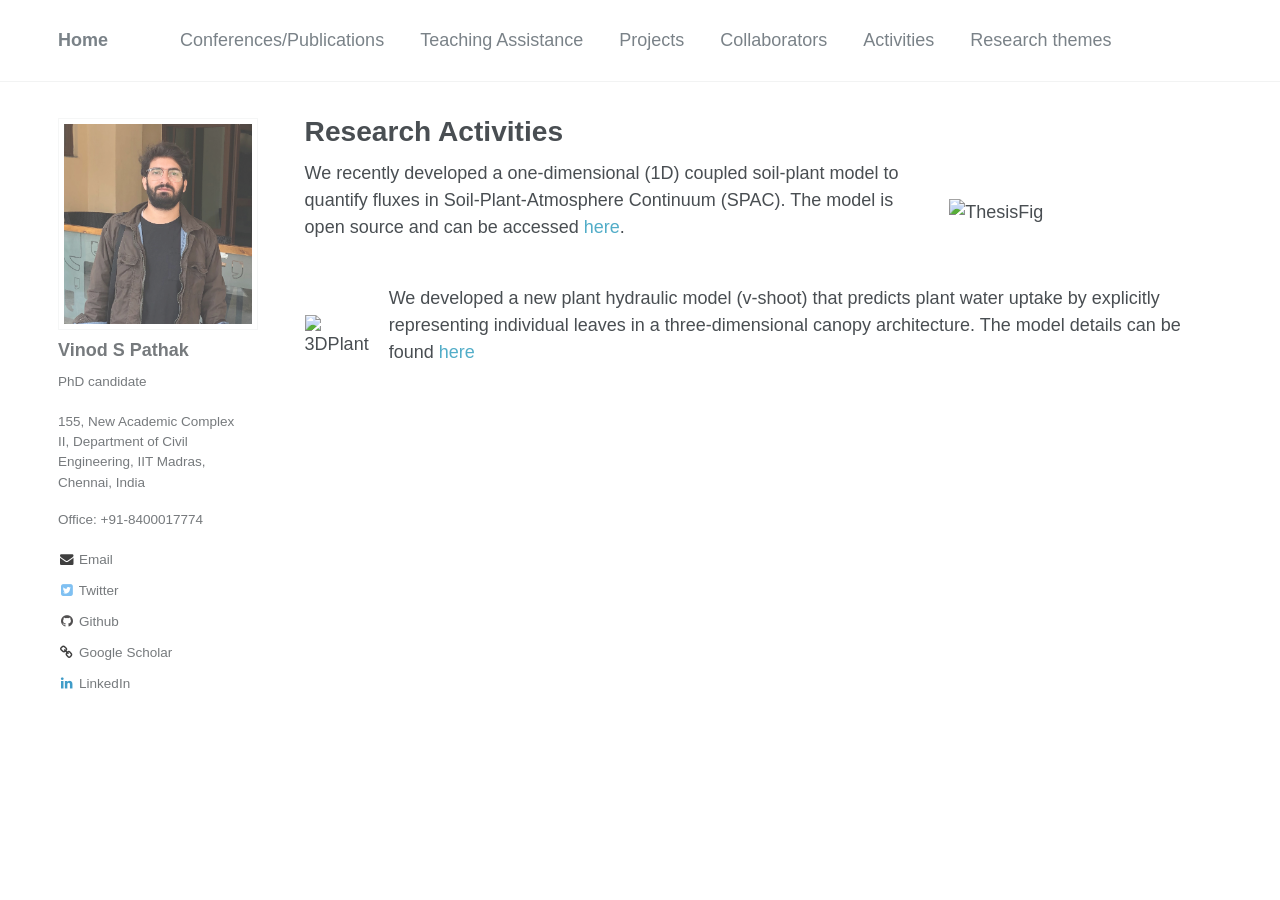
==== Activity.html @ a9a09d25 "Initial clean personal website" ====
<!DOCTYPE html>
<html lang="en">
<head>
	<meta http-equiv="content-type" content="text/html; charset=UTF-8">
	<meta charset="utf-8"> 
	<title>Vinod S Pathak</title>
	<link href="https://vinodspathak.github.io/feed.xml" type="application/atom+xml" rel="alternate" title="Vinod S Pathak"> 
	<meta name="HandheldFriendly" content="True">
	<meta name="MobileOptimized" content="320">
	<meta name="viewport" content="width=device-width, initial-scale=1.0">
	<link rel="stylesheet" href="css/main.css">
	<script src="https://code.jquery.com/jquery-1.10.2.js"></script>
	<script> 
		$(function(){
		  $("#header").load("header.html");
		  $("#profile_intro").load("profile_intro.html");
		  $("#button").load("buttons.html");
		});
	</script> 
	<script>
	  (function(i,s,o,g,r,a,m){i['GoogleAnalyticsObject']=r;i[r]=i[r]||function(){
	  (i[r].q=i[r].q||[]).push(arguments)},i[r].l=1*new Date();a=s.createElement(o),
	  m=s.getElementsByTagName(o)[0];a.async=1;a.src=g;m.parentNode.insertBefore(a,m)
	  })(window,document,'script','https://www.google-analytics.com/analytics.js','ga');
	  ga('create', 'UA-96174454-1', 'auto');
	  ga('send', 'pageview');
	</script> 
	<style>
		.collaborator-container {
			display: flex;
			align-items: center;
			justify-content: space-between;
			gap: 20px;
			margin-bottom: 20px;
		}
		.collaborator-container div {
			flex: 1;
		}
		.collaborator-container img {
			max-width: 300px;
			height: auto;
			order: 2; /* Moves image to the right */
		}
	</style>
</head>

<body>
	<div class="masthead" id="header"></div>
	<div id="main" role="main">
		<div class="sidebar sticky">
			<div itemscope itemtype="http://schema.org/Person">
				<div class="author__avatar"> 
					<img src="img/mypic.jpg" alt="Vinod S Pathak" style="width: 300px; height: auto;">
				</div>
				<div id="profile_intro" class="author__content"></div>
				<div class="author__urls-wrapper" id="button"></div>
			</div>
		</div>
		<article class="page">
			<meta itemprop="headline" content="About me">
			<meta itemprop="description" content="About me">
			<div class="page__inner-wrap">
				<header>
					<h1 class="page__title" itemprop="headline">Research Activities</h1>
				</header>
				<section class="page__content" itemprop="text">
					<div class="collaborator-container">
						<div>
							<p>We recently developed a one-dimensional (1D) coupled soil-plant model to quantify fluxes in Soil-Plant-Atmosphere Continuum (SPAC). The model is open source and can be accessed <a href="https://www.google.com/">here</a>.</p>
						</div>
						<img src="img/ThesisFig.JPG" alt="ThesisFig" style="width: 250px; height: auto;">
					</div>

                                        <div class="collaborator-container">
						<div>
						<img src="img/Plant3D.JPG" alt="3DPlant" style="width: 400px; height: auto;">	
						</div>
						<p>We developed a new plant hydraulic model (v-shoot) that predicts plant water uptake by explicitly representing individual leaves in a three-dimensional canopy architecture. The model details can be found <a href="https://www.iitm.ac.in/happenings/events/explicit-3d-canopy-architecture-approach-model-plant-water-uptake-and">here</a></p>
					</div>

				</section>
				<footer class="page__meta"></footer>
			</div>
		</article>
	</div>
	<script src="js/main.js"></script>
</body>
</html>
---- css/main.css ----
a:focus{outline:thin dotted #f89406;outline:5px auto #f89406;outline-offset:-2px}*,*:before,*:after{-moz-box-sizing:border-box;-webkit-box-sizing:border-box;box-sizing:border-box}html{box-sizing:border-box;background-color:#fff;font-size:16px;-webkit-text-size-adjust:100%;-ms-text-size-adjust:100%}@media (min-width: 31.25em){html{font-size:18px}}body{margin:0}::-moz-selection{color:#fff;background:#000}::selection{color:#fff;background:#000}article,aside,details,figcaption,figure,footer,header,hgroup,main,nav,section{display:block}audio,canvas,video{display:inline-block;*display:inline;*zoom:1}audio:not([controls]){display:none}a{color:#52adc8}a:hover,a:active{outline:0}sub,sup{position:relative;font-size:75%;line-height:0;vertical-align:baseline}sup{top:-0.5em}sub{bottom:-0.25em}img{max-width:100%;width:auto\9;height:auto;vertical-align:middle;border:0;-ms-interpolation-mode:bicubic}#map_canvas img,.google-maps img{max-width:none}button,input,select,textarea{margin:0;font-size:100%;vertical-align:middle}button,input{*overflow:visible;line-height:normal}button::-moz-focus-inner,input::-moz-focus-inner{padding:0;border:0}button,html input[type="button"],input[type="reset"],input[type="submit"]{-webkit-appearance:button;cursor:pointer}label,select,button,input[type="button"],input[type="reset"],input[type="submit"],input[type="radio"],input[type="checkbox"]{cursor:pointer}input[type="search"]{box-sizing:content-box;-webkit-appearance:textfield}input[type="search"]::-webkit-search-decoration,input[type="search"]::-webkit-search-cancel-button{-webkit-appearance:none}textarea{overflow:auto;vertical-align:top}body{margin:0;padding:0;color:#494e52;font-family:-apple-system,".SFNSText-Regular","San Francisco","Roboto","Segoe UI","Helvetica Neue","Lucida Grande",Arial,sans-serif;line-height:1.5}body.overflow--hidden{overflow:hidden}h1,h2,h3,h4,h5,h6{margin:2em 0 0.5em;line-height:1.2;font-family:-apple-system,".SFNSText-Regular","San Francisco","Roboto","Segoe UI","Helvetica Neue","Lucida Grande",Arial,sans-serif;font-weight:bold}h1{margin-top:0;font-size:1.563em}h2{font-size:1.25em}h3{font-size:1em}h4{font-size:.75em}h5{font-size:.75em}h6{font-size:.75em}small,.small{font-size:.75em}p{margin-bottom:1.3em}u,ins{text-decoration:none;border-bottom:1px solid #494e52}u a,ins a{color:inherit}del a{color:inherit}p,pre,blockquote,ul,ol,dl,figure,table,fieldset{orphans:3;widows:3}abbr[title],abbr[data-original-title]{text-decoration:none;cursor:help;border-bottom:1px dotted #494e52}blockquote{margin:2em 1em 2em 0;padding-left:1em;padding-right:1em;font-style:italic;border-left:0.25em solid #7a8288}blockquote cite{font-style:italic}blockquote cite:before{content:"\2014";padding-right:5px}a:hover,a:active{outline:0}tt,code,kbd,samp,pre{font-family:Monaco,Consolas,"Lucida Console",monospace}pre{overflow-x:auto}p>code,a>code,li>code,figcaption>code,td>code{padding-top:0.1rem;padding-bottom:0.1rem;font-size:.75em;background:#fafafa;border:1px solid #f2f3f3;border-radius:4px;box-shadow:0 1px 1px rgba(0,0,0,0.125)}p>code:before,p>code:after,a>code:before,a>code:after,li>code:before,li>code:after,figcaption>code:before,figcaption>code:after,td>code:before,td>code:after{letter-spacing:-0.2em;content:"\00a0"}hr{display:block;margin:1em 0;border:0;border-top:1px solid #f2f3f3}ul li,ol li{margin-bottom:0.5em}li ul,li ol{margin-top:0.5em}figure{display:-webkit-box;display:flex;-webkit-box-pack:justify;justify-content:space-between;-webkit-box-align:start;align-items:flex-start;flex-wrap:wrap;margin:2em 0}figure img,figure iframe,figure .fluid-width-video-wrapper{margin-bottom:1em}figure img{width:100%;border-radius:4px;-webkit-transition:all 0.2s ease-in-out;transition:all 0.2s ease-in-out}figure>a{display:block}@media (min-width: 25em){figure.half>a,figure.half>img{width:calc(50% - 0.5em)}}figure.half figcaption{width:100%}@media (min-width: 25em){figure.third>a,figure.third>img{width:calc(33.3333% - 0.5em)}}figure.third figcaption{width:100%}figcaption{margin-bottom:0.5em;color:#777a7d;font-family:Georgia,Times,serif;font-size:.75em}figcaption a{color:inherit;text-decoration:none;border-bottom:1px solid #bdc1c4;-webkit-transition:all 0.2s ease-in-out;transition:all 0.2s ease-in-out}figcaption a:hover{color:#000;border-bottom-color:#000}svg:not(:root){overflow:hidden}nav ul{margin:0;padding:0}nav li{list-style:none}nav a{text-decoration:none}nav ul li,nav ol li{margin-bottom:0}nav li ul,nav li ol{margin-top:0}b,i,strong,em,blockquote,p,q,span,figure,img,h1,h2,header,input,a,tr,td,form button,input[type="submit"],.btn,#goog-wm-sb,.highlight,.archive__item-teaser{-webkit-transition:all 0.2s ease-in-out;transition:all 0.2s ease-in-out}.hidden{display:none;visibility:hidden}.load{display:none}.transparent{opacity:0}.visually-hidden,.screen-reader-text,.screen-reader-text span,.screen-reader-shortcut{position:absolute !important;clip:rect(1px, 1px, 1px, 1px);height:1px !important;width:1px !important;border:0 !important;overflow:hidden}body:hover .visually-hidden a,body:hover .visually-hidden input,body:hover .visually-hidden button{display:none !important}.screen-reader-text:focus,.screen-reader-shortcut:focus{clip:auto !important;height:auto !important;width:auto !important;display:block;font-size:1em;font-weight:bold;padding:15px 23px 14px;background:#fff;z-index:100000;text-decoration:none;box-shadow:0 0 2px 2px rgba(0,0,0,0.6)}.skip-link{position:fixed;z-index:20;margin:0;font-family:-apple-system,".SFNSText-Regular","San Francisco","Roboto","Segoe UI","Helvetica Neue","Lucida Grande",Arial,sans-serif;white-space:nowrap}.skip-link li{height:0;width:0;list-style:none}.text-left{text-align:left}.text-center{text-align:center}.text-right{text-align:right}.text-justify{text-align:justify}.text-nowrap{white-space:nowrap}.cf{clear:both}.wrapper{max-width:600px;margin-left:auto;margin-right:auto}.wrapper:after{content:" ";display:block;clear:both}.align-left{display:block;margin-left:auto;margin-right:auto}@media (min-width: 25em){.align-left{float:left;margin-right:1em}}.align-right{display:block;margin-left:auto;margin-right:auto}@media (min-width: 25em){.align-right{float:right;margin-left:1em}}.align-center{display:block;margin-left:auto;margin-right:auto}@media (min-width: 37.5em){.full{margin-right:-19.49153% !important}}.icon{display:inline-block;fill:currentColor;width:1em;height:1.1em;line-height:1;position:relative;top:-0.1em;vertical-align:middle}.social-icons .fa{color:#000}.social-icons .fa-behance,.social-icons .fa-behance-square{color:#1769FF}.social-icons .fa-dribbble{color:#ea4c89}.social-icons .fa-facebook,.social-icons .fa-facebook-square{color:#3b5998}.social-icons .fa-flickr{color:#ff0084}.social-icons .fa-foursquare{color:#0072b1}.social-icons .fa-github,.social-icons .fa-github-alt,.social-icons .fa-github-square{color:#171516}.social-icons .fa-google-plus,.social-icons .fa-google-plus-square{color:#dd4b39}.social-icons .fa-instagram{color:#517fa4}.social-icons .fa-lastfm,.social-icons .fa-lastfm-square{color:#d51007}.social-icons .fa-linkedin,.social-icons .fa-linkedin-square{color:#007bb6}.social-icons .fa-pinterest,.social-icons .fa-pinterest-p,.social-icons .fa-pinterest-square{color:#cb2027}.social-icons .fa-rss,.social-icons .fa-rss-square{color:#fa9b39}.social-icons .fa-soundcloud{color:#f30}.social-icons .fa-stack-exchange,.social-icons .fa-stack-overflow{color:#fe7a15}.social-icons .fa-tumblr,.social-icons .fa-tumblr-square{color:#32506d}.social-icons .fa-twitter,.social-icons .fa-twitter-square{color:#55acee}.social-icons .fa-vimeo,.social-icons .fa-vimeo-square{color:#1ab7ea}.social-icons .fa-vine{color:#00bf8f}.social-icons .fa-youtube,.social-icons .fa-youtube-square,.social-icons .fa-youtube-play{color:#b00}.social-icons .fa-xing,.social-icons .fa-xing-square{color:#006567}.navicon{position:relative;width:28px;height:4px;background:#fff;margin:auto;-webkit-transition:0.3s;transition:0.3s}.navicon:before,.navicon:after{content:"";position:absolute;left:0;width:28px;height:4px;background:#fff;-webkit-transition:0.3s;transition:0.3s}.navicon:before{top:-8px}.navicon:after{bottom:-8px}.close .navicon{background:transparent}.close .navicon:before,.close .navicon:after{-webkit-transform-origin:50% 50%;-ms-transform-origin:50% 50%;transform-origin:50% 50%;top:0;width:28px}.close .navicon:before{-webkit-transform:rotate3d(0, 0, 1, 45deg);transform:rotate3d(0, 0, 1, 45deg)}.close .navicon:after{-webkit-transform:rotate3d(0, 0, 1, -45deg);transform:rotate3d(0, 0, 1, -45deg)}@media (min-width: 37.5em){.sticky{clear:both;position:-webkit-sticky;position:sticky;top:2em}.sticky::after{clear:both;content:"";display:table}.sticky>*{display:block}}.well{min-height:20px;padding:19px;margin-bottom:20px;background-color:#f5f5f5;border:1px solid #e3e3e3;border-radius:4px;box-shadow:inset 0 1px 1px rgba(0,0,0,0.05)}.show-modal{overflow:hidden;position:relative}.show-modal:before{position:absolute;content:"";top:0;left:0;width:100%;height:100%;z-index:999;background-color:rgba(255,255,255,0.85)}.show-modal .modal{display:block}.modal{display:none;position:fixed;width:300px;top:50%;left:50%;margin-left:-150px;margin-top:-150px;min-height:0;z-index:9999;background:#fff;border:1px solid #f2f3f3;border-radius:4px;box-shadow:0 1px 1px rgba(0,0,0,0.125)}.modal__title{margin:0;padding:0.5em 1em}.modal__supporting-text{padding:0 1em 0.5em 1em}.modal__actions{padding:0.5em 1em;border-top:1px solid #f2f3f3}.footnote{color:#9ba1a6;text-decoration:none}.footnotes{color:#9ba1a6}.footnotes ol,.footnotes li,.footnotes p{margin-bottom:0;font-size:.75em}a.reversefootnote{color:#7a8288;text-decoration:none}a.reversefootnote:hover{text-decoration:underline}.required{color:#ee5f5b;font-weight:bold}@-webkit-keyframes intro{0%{opacity:0}100%{opacity:1}}@keyframes intro{0%{opacity:0}100%{opacity:1}}table{margin-bottom:1em;width:100%;font-family:-apple-system,".SFNSText-Regular","San Francisco","Roboto","Segoe UI","Helvetica Neue","Lucida Grande",Arial,sans-serif;font-size:.75em;border-collapse:collapse;border:1px solid #bdc1c4}table+table{margin-top:1em}thead{background-color:#f2f3f3;border-bottom:1px solid #bdc1c4}th{padding:0.5em;font-weight:bold;text-align:left;border-right:1px solid #bdc1c4}td{padding:0.5em;border-bottom:1px solid #bdc1c4;border-right:1px solid #bdc1c4}tr,td,th{vertical-align:middle}.btn,#goog-wm-sb{display:inline-block;margin-bottom:0.25em;padding:0.5em 1em;color:#fff !important;font-family:-apple-system,".SFNSText-Regular","San Francisco","Roboto","Segoe UI","Helvetica Neue","Lucida Grande",Arial,sans-serif;font-size:.75em;font-weight:bold;text-align:center;text-decoration:none;background-color:#7a8288;border:0 !important;border-radius:4px;cursor:pointer}.btn:hover,#goog-wm-sb:hover{background-color:#333}.btn .icon,#goog-wm-sb .icon{margin-right:0.5em}.btn .icon+.hidden,#goog-wm-sb .icon+.hidden{margin-left:-0.5em}.btn--block{display:block;width:100%}.btn--block+.btn--block{margin-top:0.25em}.btn--inverse{color:#7a8288 !important;border:1px solid #bdc1c4 !important;background-color:#fff}.btn--inverse:hover{color:#fff !important;border-color:#7a8288}.btn--light-outline{border:1px solid #fff !important;background-color:transparent}.btn--info{background-color:#52adc8}.btn--info:hover{background-color:#428aa0}.btn--warning{background-color:#f89406}.btn--warning:hover{background-color:#c67605}.btn--success{background-color:#62c462}.btn--success:hover{background-color:#4e9d4e}.btn--danger{background-color:#ee5f5b}.btn--danger:hover{background-color:#be4c49}.btn--disabled{pointer-events:none;cursor:not-allowed;filter:alpha(opacity=65);box-shadow:none;opacity:0.65}.btn--facebook{background-color:#3b5998}.btn--facebook:hover{background-color:#2f477a}.btn--twitter{background-color:#55acee}.btn--twitter:hover{background-color:#448abe}.btn--google-plus{background-color:#dd4b39}.btn--google-plus:hover{background-color:#b13c2e}.btn--linkedin{background-color:#007bb6}.btn--linkedin:hover{background-color:#006292}.btn--x-large{font-size:1.25em}.btn--large{font-size:1em}.btn--small{font-size:.6875em}.notice{margin:2em 0 !important;padding:1em;font-family:-apple-system,".SFNSText-Regular","San Francisco","Roboto","Segoe UI","Helvetica Neue","Lucida Grande",Arial,sans-serif;font-size:.75em !important;text-indent:initial;background-color:#f8f9f9;border-radius:4px;box-shadow:0 1px 1px rgba(189,193,196,0.25)}.notice h4{margin-top:0 !important;margin-bottom:0.75em}.page__content .notice h4{margin-bottom:0;font-size:1em}.notice p:last-child{margin-bottom:0 !important}.notice h4+p{margin-top:0;padding-top:0}.notice a{color:#bdc1c4}.notice a:hover{color:#717476}.notice code{background-color:#fcfcfc}.notice ul:last-child{margin-bottom:0}.notice--primary{margin:2em 0 !important;padding:1em;font-family:-apple-system,".SFNSText-Regular","San Francisco","Roboto","Segoe UI","Helvetica Neue","Lucida Grande",Arial,sans-serif;font-size:.75em !important;text-indent:initial;background-color:#f2f3f3;border-radius:4px;box-shadow:0 1px 1px rgba(122,130,136,0.25)}.notice--primary h4{margin-top:0 !important;margin-bottom:0.75em}.page__content .notice--primary h4{margin-bottom:0;font-size:1em}.notice--primary p:last-child{margin-bottom:0 !important}.notice--primary h4+p{margin-top:0;padding-top:0}.notice--primary a{color:#7a8288}.notice--primary a:hover{color:#494e52}.notice--primary code{background-color:#f8f9f9}.notice--primary ul:last-child{margin-bottom:0}.notice--info{margin:2em 0 !important;padding:1em;font-family:-apple-system,".SFNSText-Regular","San Francisco","Roboto","Segoe UI","Helvetica Neue","Lucida Grande",Arial,sans-serif;font-size:.75em !important;text-indent:initial;background-color:#eef7fa;border-radius:4px;box-shadow:0 1px 1px rgba(82,173,200,0.25)}.notice--info h4{margin-top:0 !important;margin-bottom:0.75em}.page__content .notice--info h4{margin-bottom:0;font-size:1em}.notice--info p:last-child{margin-bottom:0 !important}.notice--info h4+p{margin-top:0;padding-top:0}.notice--info a{color:#52adc8}.notice--info a:hover{color:#316878}.notice--info code{background-color:#f6fbfc}.notice--info ul:last-child{margin-bottom:0}.notice--warning{margin:2em 0 !important;padding:1em;font-family:-apple-system,".SFNSText-Regular","San Francisco","Roboto","Segoe UI","Helvetica Neue","Lucida Grande",Arial,sans-serif;font-size:.75em !important;text-indent:initial;background-color:#fef4e6;border-radius:4px;box-shadow:0 1px 1px rgba(248,148,6,0.25)}.notice--warning h4{margin-top:0 !important;margin-bottom:0.75em}.page__content .notice--warning h4{margin-bottom:0;font-size:1em}.notice--warning p:last-child{margin-bottom:0 !important}.notice--warning h4+p{margin-top:0;padding-top:0}.notice--warning a{color:#f89406}.notice--warning a:hover{color:#955904}.notice--warning code{background-color:#fffaf3}.notice--warning ul:last-child{margin-bottom:0}.notice--success{margin:2em 0 !important;padding:1em;font-family:-apple-system,".SFNSText-Regular","San Francisco","Roboto","Segoe UI","Helvetica Neue","Lucida Grande",Arial,sans-serif;font-size:.75em !important;text-indent:initial;background-color:#eff9ef;border-radius:4px;box-shadow:0 1px 1px rgba(98,196,98,0.25)}.notice--success h4{margin-top:0 !important;margin-bottom:0.75em}.page__content .notice--success h4{margin-bottom:0;font-size:1em}.notice--success p:last-child{margin-bottom:0 !important}.notice--success h4+p{margin-top:0;padding-top:0}.notice--success a{color:#62c462}.notice--success a:hover{color:#3b763b}.notice--success code{background-color:#f7fcf7}.notice--success ul:last-child{margin-bottom:0}.notice--danger{margin:2em 0 !important;padding:1em;font-family:-apple-system,".SFNSText-Regular","San Francisco","Roboto","Segoe UI","Helvetica Neue","Lucida Grande",Arial,sans-serif;font-size:.75em !important;text-indent:initial;background-color:#fdefef;border-radius:4px;box-shadow:0 1px 1px rgba(238,95,91,0.25)}.notice--danger h4{margin-top:0 !important;margin-bottom:0.75em}.page__content .notice--danger h4{margin-bottom:0;font-size:1em}.notice--danger p:last-child{margin-bottom:0 !important}.notice--danger h4+p{margin-top:0;padding-top:0}.notice--danger a{color:#ee5f5b}.notice--danger a:hover{color:#8f3937}.notice--danger code{background-color:#fef7f7}.notice--danger ul:last-child{margin-bottom:0}.masthead{position:relative;border-bottom:1px solid #f2f3f3;-webkit-animation:intro 0.3s both;animation:intro 0.3s both;-webkit-animation-delay:0.15s;animation-delay:0.15s;z-index:20}.masthead__inner-wrap{max-width:600px;margin-left:auto;margin-right:auto;clear:both;padding:1em 1em 1em;font-family:-apple-system,".SFNSText-Regular","San Francisco","Roboto","Segoe UI","Helvetica Neue","Lucida Grande",Arial,sans-serif}.masthead__inner-wrap:after{content:" ";display:block;clear:both}.masthead__inner-wrap::after{clear:both;content:"";display:table}@media (min-width: 75em){.masthead__inner-wrap{max-width:1200px}}.masthead__inner-wrap nav{z-index:10}.masthead__inner-wrap a{text-decoration:none}.masthead__menu ul{margin:0;padding:0;clear:both;list-style-type:none}.masthead__menu-item{display:block;list-style-type:none;white-space:nowrap}.masthead__menu-item--lg{padding-right:2em;font-weight:700}.breadcrumbs{max-width:600px;margin-left:auto;margin-right:auto;clear:both;margin-top:0;margin-bottom:0;padding-left:2em;padding-right:2em;font-family:-apple-system,".SFNSText-Regular","San Francisco","Roboto","Segoe UI","Helvetica Neue","Lucida Grande",Arial,sans-serif;-webkit-animation:intro 0.3s both;animation:intro 0.3s both;-webkit-animation-delay:0.30s;animation-delay:0.30s}.breadcrumbs:after{content:" ";display:block;clear:both}.breadcrumbs::after{clear:both;content:"";display:table}@media (min-width: 37.5em){.breadcrumbs{padding-left:1em;padding-right:1em}}@media (min-width: 75em){.breadcrumbs{max-width:1200px}}.breadcrumbs ol{padding:0;list-style:none;font-size:.75em}@media (min-width: 37.5em){.breadcrumbs ol{width:83.05085%;float:right;margin-right:0}}@media (min-width: 75em){.breadcrumbs ol{padding-left:4.23729%}}.breadcrumbs li{display:inline}.breadcrumbs .current{font-weight:bold}.pagination{clear:both;width:100%;float:left;margin-left:0;margin-right:0;clear:both;margin-top:1em;padding-top:1em}.pagination::after{clear:both;content:"";display:table}.pagination ul{margin:0;padding:0;list-style-type:none;font-family:-apple-system,".SFNSText-Regular","San Francisco","Roboto","Segoe UI","Helvetica Neue","Lucida Grande",Arial,sans-serif}.pagination li{display:block;float:left;margin-left:-1px}.pagination li a{margin-bottom:0.25em;padding:0.5em 1em;font-family:-apple-system,".SFNSText-Regular","San Francisco","Roboto","Segoe UI","Helvetica Neue","Lucida Grande",Arial,sans-serif;font-size:14px;font-weight:bold;line-height:1.5;text-align:center;text-decoration:none;color:#9ba1a6;border:1px solid #bdc1c4;border-radius:0}.pagination li a:hover{color:#3e8296}.pagination li a.current{color:#fff;background:#7a8288}.pagination li a.disabled{color:#dee0e1;pointer-events:none;cursor:not-allowed}.pagination li:first-child{margin-left:0}.pagination li:first-child a{border-top-left-radius:4px;border-bottom-left-radius:4px}.pagination li:last-child a{border-top-right-radius:4px;border-bottom-right-radius:4px}.pagination--pager{display:block;padding:1em 2em;float:left;width:50%;font-family:-apple-system,".SFNSText-Regular","San Francisco","Roboto","Segoe UI","Helvetica Neue","Lucida Grande",Arial,sans-serif;font-size:1em;font-weight:bold;text-align:center;text-decoration:none;color:#bdc1c4;border:1px solid #bdc1c4;border-radius:4px}.pagination--pager:hover{color:#3e8296}.pagination--pager:first-child{border-top-right-radius:0;border-bottom-right-radius:0}.pagination--pager:last-child{margin-left:-1px;border-top-left-radius:0;border-bottom-left-radius:0}.pagination--pager.disabled{color:#dee0e1;pointer-events:none;cursor:not-allowed}.page__content+.pagination,.page__meta+.pagination,.comment__date+.pagination,.page__share+.pagination,.page__comments+.pagination{margin-top:2em;padding-top:2em;border-top:1px solid #f2f3f3}.greedy-nav{position:relative;min-width:250px;background:#fff}.greedy-nav a{display:block;margin:0 1rem;padding:0.5rem 0;color:#7a8288;text-decoration:none}.greedy-nav a:hover{color:#5c6266}.greedy-nav button{position:absolute;height:100%;right:0;padding:0 0.5rem;border:0;outline:none;background-color:#7a8288;color:#fff;cursor:pointer}.greedy-nav .visible-links{display:table}.greedy-nav .visible-links li{display:table-cell;vertical-align:middle}.greedy-nav .visible-links li:first-child{font-weight:bold}.greedy-nav .visible-links li:first-child a{margin-left:0}.greedy-nav .visible-links li:last-child a{margin-right:0}.greedy-nav .visible-links a{position:relative}.greedy-nav .visible-links a:before{content:"";position:absolute;left:0;bottom:0;height:4px;background:#bdc1c4;width:100%;-webkit-transition:all 0.2s ease-in-out;transition:all 0.2s ease-in-out;-webkit-transform:scaleX(0);-ms-transform:scaleX(0);transform:scaleX(0)}.greedy-nav .visible-links a:hover:before{-webkit-transform:scaleX(1);-ms-transform:scaleX(1);transform:scaleX(1)}.greedy-nav .hidden-links{position:absolute;top:100%;right:0;margin-top:15px;padding:5px;border:1px solid #f2f3f3;border-radius:4px;background:#fff;box-shadow:0 0 10px rgba(0,0,0,0.25)}.greedy-nav .hidden-links a{margin:0;padding:10px 20px;font-size:1em}.greedy-nav .hidden-links a:hover{color:#5c6266;background:#dee0e1}.greedy-nav .hidden-links:before{content:"";position:absolute;top:-11px;right:10px;width:0;border-style:solid;border-width:0 10px 10px;border-color:#f2f3f3 transparent;display:block;z-index:0}.greedy-nav .hidden-links:after{content:"";position:absolute;top:-10px;right:10px;width:0;border-style:solid;border-width:0 10px 10px;border-color:#fff transparent;display:block;z-index:1}.greedy-nav .hidden-links li{display:block;border-bottom:1px solid #f2f3f3}.greedy-nav .hidden-links li:last-child{border-bottom:none}.nav__list{font-size:1.25rem}.nav__list ul{margin-bottom:1em}.nav__list a{display:block;padding:0.125em 0;color:inherit}.nav__list a:hover{text-decoration:underline}.nav__list .active{margin-left:-0.5em;padding-left:0.5em;padding-right:0.5em;color:#fff;font-weight:bold;background:#7a8288;border-radius:4px}.nav__list .active:hover{color:#fff}.nav__title{margin:0;padding:0.5rem 1rem;font-family:-apple-system,".SFNSText-Regular","San Francisco","Roboto","Segoe UI","Helvetica Neue","Lucida Grande",Arial,sans-serif;font-size:1em;font-weight:bold}.nav__sub-title{display:block;margin:0.5rem 0;padding:0.5rem 0;font-family:-apple-system,".SFNSText-Regular","San Francisco","Roboto","Segoe UI","Helvetica Neue","Lucida Grande",Arial,sans-serif;font-size:.75em;font-weight:bold;text-transform:uppercase;border-bottom:1px solid #f2f3f3}.toc{font-family:-apple-system,".SFNSText-Regular","San Francisco","Roboto","Segoe UI","Helvetica Neue","Lucida Grande",Arial,sans-serif;color:#7a8288;text-transform:uppercase;letter-spacing:1px;background-color:#fff;border:1px solid #f2f3f3;border-radius:4px;box-shadow:0 1px 1px rgba(0,0,0,0.125)}.toc .nav__title{color:#fff;font-size:.75em;background:#7a8288;border-top-left-radius:4px;border-top-right-radius:4px}.toc__menu{margin:0;padding:0;width:100%;list-style:none;font-size:0.8rem}.toc__menu a{display:block;padding:0.5rem 1rem;color:#7a8288;font-size:.6875em;font-weight:bold;line-height:1.5;border-bottom:1px solid #f2f3f3}.toc__menu a:hover{color:#000;background:#f2f3f3}.toc__menu>li:last-child a{border-bottom:none}.toc__menu li ul>li a{padding-left:2rem;font-weight:normal}.toc__menu li>ul li{display:none}@media (min-width: 31.25em){.toc__menu li>ul li{display:block}}.page__footer{clear:both;width:100%;float:left;margin-left:0;margin-right:0;clear:both;margin-top:3em;color:#9ba1a6;-webkit-animation:intro 0.3s both;animation:intro 0.3s both;-webkit-animation-delay:0.45s;animation-delay:0.45s;background-color:#f2f3f3;border-top:1px solid #bdc1c4}.page__footer::after{clear:both;content:"";display:table}.page__footer footer{max-width:600px;margin-left:auto;margin-right:auto;clear:both;margin-top:2em;padding:0 1em 2em}.page__footer footer:after{content:" ";display:block;clear:both}.page__footer footer::after{clear:both;content:"";display:table}@media (min-width: 75em){.page__footer footer{max-width:1200px}}.page__footer a{color:inherit;text-decoration:none}.page__footer a:hover{text-decoration:underline}.page__footer .fa{color:#9ba1a6}.page__footer-copyright{font-family:-apple-system,".SFNSText-Regular","San Francisco","Roboto","Segoe UI","Helvetica Neue","Lucida Grande",Arial,sans-serif;font-size:.6875em}.page__footer-follow ul{margin:0;padding:0;list-style-type:none}.page__footer-follow li{display:inline-block;padding-top:5px;padding-bottom:5px;font-family:-apple-system,".SFNSText-Regular","San Francisco","Roboto","Segoe UI","Helvetica Neue","Lucida Grande",Arial,sans-serif;font-size:.75em;text-transform:uppercase}.page__footer-follow li+li:before{content:"";padding-right:5px}.page__footer-follow a{padding-right:10px;font-weight:bold}div.highlighter-rouge,figure.highlight{position:relative;margin-bottom:1em;padding:1em;border:1px solid #f2f3f3;border-radius:4px;background-color:#fafafa;box-shadow:0 1px 1px rgba(0,0,0,0.125)}div.highlighter-rouge:before,figure.highlight:before{position:absolute;top:0;right:0;padding:0.5em;background-color:#f2f3f3;content:"\f121";font-family:"fontawesome" !important;font-size:.75em;line-height:1;text-transform:none;speak:none}div.highlighter-rouge .highlight,figure.highlight .highlight{margin:0;font-family:Monaco,Consolas,"Lucida Console",monospace;font-size:.6875em;line-height:1.8}.highlight table td{padding:5px}.highlight table pre{margin:0}.highlight .c{color:#93a1a1}.highlight .err{color:#586e75}.highlight .g{color:#586e75}.highlight .k{color:#859900}.highlight .l{color:#586e75}.highlight .n{color:#586e75}.highlight .o{color:#859900}.highlight .x{color:#cb4b16}.highlight .p{color:#586e75}.highlight .cm{color:#93a1a1}.highlight .cp{color:#859900}.highlight .c1{color:#93a1a1}.highlight .cs{color:#859900}.highlight .gd{color:#2aa198}.highlight .ge{color:#586e75;font-style:italic}.highlight .gr{color:#dc322f}.highlight .gh{color:#cb4b16}.highlight .gi{color:#859900}.highlight .go{color:#586e75}.highlight .gp{color:#586e75}.highlight .gs{color:#586e75;font-weight:bold}.highlight .gu{color:#cb4b16}.highlight .gt{color:#586e75}.highlight .kc{color:#cb4b16}.highlight .kd{color:#22b3eb}.highlight .kn{color:#859900}.highlight .kp{color:#859900}.highlight .kr{color:#22b3eb}.highlight .kt{color:#dc322f}.highlight .ld{color:#586e75}.highlight .m{color:#2aa198}.highlight .s{color:#2aa198}.highlight .na{color:#586e75}.highlight .nb{color:#B58900}.highlight .nc{color:#22b3eb}.highlight .no{color:#cb4b16}.highlight .nd{color:#22b3eb}.highlight .ni{color:#cb4b16}.highlight .ne{color:#cb4b16}.highlight .nf{color:#22b3eb}.highlight .nl{color:#586e75}.highlight .nn{color:#586e75}.highlight .nx{color:#586e75}.highlight .py{color:#586e75}.highlight .nt{color:#22b3eb}.highlight .nv{color:#22b3eb}.highlight .ow{color:#859900}.highlight .w{color:#586e75}.highlight .mf{color:#2aa198}.highlight .mh{color:#2aa198}.highlight .mi{color:#2aa198}.highlight .mo{color:#2aa198}.highlight .sb{color:#93a1a1}.highlight .sc{color:#2aa198}.highlight .sd{color:#586e75}.highlight .s2{color:#2aa198}.highlight .se{color:#cb4b16}.highlight .sh{color:#586e75}.highlight .si{color:#2aa198}.highlight .sx{color:#2aa198}.highlight .sr{color:#dc322f}.highlight .s1{color:#2aa198}.highlight .ss{color:#2aa198}.highlight .bp{color:#22b3eb}.highlight .vc{color:#22b3eb}.highlight .vg{color:#22b3eb}.highlight .vi{color:#22b3eb}.highlight .il{color:#2aa198}form{margin:0 0 5px 0}form fieldset{margin-bottom:5px;padding:0;border-width:0}form legend{display:block;width:100%;margin-bottom:10px;*margin-left:-7px;padding:0;color:#494e52;border:0;border-bottom:1px solid #ccc;white-space:normal}form p{margin-bottom:5px / 2}form ul{list-style-type:none;margin:0 0 5px 0;padding:0}form br{display:none}label,input,button,select,textarea{vertical-align:baseline;*vertical-align:middle}input,button,select,textarea{box-sizing:border-box;font-family:-apple-system,".SFNSText-Regular","San Francisco","Roboto","Segoe UI","Helvetica Neue","Lucida Grande",Arial,sans-serif}label{display:block;margin-bottom:0.25em;color:#494e52;cursor:pointer}label small{font-size:.75em}label input,label textarea,label select{display:block}input,textarea,select{display:inline-block;width:100%;padding:0.25em;margin-bottom:0.5em;color:#494e52;background-color:#fff;border:1px solid #ccc;border-radius:4px;box-shadow:0 1px 1px rgba(0,0,0,0.125)}input:hover,textarea:hover,select:hover{border-color:#bdc1c4}.input-mini{width:60px}.input-small{width:90px}input[type="image"],input[type="checkbox"],input[type="radio"]{width:auto;height:auto;padding:0;margin:3px 0;*margin-top:0;line-height:normal;cursor:pointer;border-radius:0;border:0 \9}input[type="checkbox"],input[type="radio"]{box-sizing:border-box;padding:0;*width:13px;*height:13px}input[type="image"]{border:0;box-shadow:none}input[type="file"]{width:auto;padding:initial;line-height:initial;border:initial;background-color:transparent;background-color:initial;box-shadow:none}input[type="button"],input[type="reset"],input[type="submit"]{width:auto;height:auto;cursor:pointer;*overflow:visible}select,input[type="file"]{*margin-top:4px}select{width:auto;background-color:#fff}select[multiple],select[size]{height:auto}textarea{resize:vertical;height:auto;overflow:auto;vertical-align:top}input[type="hidden"]{display:none}.form{position:relative}.radio,.checkbox{padding-left:18px;font-weight:normal}.radio input[type="radio"],.checkbox input[type="checkbox"]{float:left;margin-left:-18px}.radio.inline,.checkbox.inline{display:inline-block;padding-top:5px;margin-bottom:0;vertical-align:middle}.radio.inline+.radio.inline,.checkbox.inline+.checkbox.inline{margin-left:10px}input[disabled],select[disabled],textarea[disabled],input[readonly],select[readonly],textarea[readonly]{opacity:0.5;cursor:not-allowed}input:focus,textarea:focus{border-color:#7a8288;outline:0;outline:thin dotted \9}input[type="file"]:focus,input[type="radio"]:focus,input[type="checkbox"]:focus,select:focus{box-shadow:none}.help-block,.help-inline{color:#52adc8}.help-block{display:block;margin-bottom:1em;line-height:1em}.help-inline{display:inline-block;vertical-align:middle;padding-left:5px}.form-inline input,.form-inline textarea,.form-inline select{display:inline-block;margin-bottom:0}.form-inline label{display:inline-block}.form-inline .radio,.form-inline .checkbox,.form-inline .radio{padding-left:0;margin-bottom:0;vertical-align:middle}.form-inline .radio input[type="radio"],.form-inline .checkbox input[type="checkbox"]{float:left;margin-left:0;margin-right:3px}.form-search input,.form-search textarea,.form-search select{display:inline-block;margin-bottom:0}.form-search .search-query{padding-left:14px;padding-right:14px;margin-bottom:0;border-radius:14px}.form-search label{display:inline-block}.form-search .radio,.form-search .checkbox,.form-inline .radio{padding-left:0;margin-bottom:0;vertical-align:middle}.form-search .radio input[type="radio"],.form-search .checkbox input[type="checkbox"]{float:left;margin-left:0;margin-right:3px}.form--loading:before{content:''}.form--loading .form__spinner{display:block}.form:before{position:absolute;top:0;left:0;width:100%;height:100%;background-color:rgba(255,255,255,0.7);z-index:10}.form__spinner{display:none;position:absolute;top:50%;left:50%;z-index:11}#goog-fixurl ul{list-style:none;margin-left:0;padding-left:0}#goog-fixurl ul li{list-style-type:none}#goog-wm-qt{width:auto;margin-right:10px;margin-bottom:20px;padding:8px 20px;display:inline-block;font-size:.75em;background-color:#fff;color:#000;border-width:2px !important;border-style:solid !important;border-color:gray;border-radius:4px}#main{max-width:600px;margin-left:auto;margin-right:auto;clear:both;margin-top:2em;padding-left:1em;padding-right:1em;animation:intro 0.3s both;animation-delay:0.35s}#main:after{content:" ";display:block;clear:both}#main::after{clear:both;content:"";display:table}@media (min-width: 75em){#main{max-width:1200px}}@media (min-width: 37.5em){.page{width:83.05085%;float:right;margin-right:0;padding-left:4.23729%;padding-right:1.94915%}}.page .page__inner-wrap{clear:both;width:100%;float:left;margin-left:0;margin-right:0}.page .page__inner-wrap .page__content,.page .page__inner-wrap .page__meta,.page .page__inner-wrap .comment__date,.page .page__inner-wrap .page__share{clear:both;width:100%;float:left;margin-left:0;margin-right:0}.page__title{margin-top:0;line-height:1}.page__title+.page__meta,.page__title+.comment__date{margin-top:-0.5em}.page__lead{font-family:-apple-system,".SFNSText-Regular","San Francisco","Roboto","Segoe UI","Helvetica Neue","Lucida Grande",Arial,sans-serif;font-size:1.25em}.page__content h2{padding-bottom:0.5em;border-bottom:1px solid #f2f3f3}.page__content p,.page__content li,.page__content dl{font-size:1em}.page__content p{margin:0 0 1.3em}.page__content a{text-decoration:none}.page__content a:hover{text-decoration:underline}.page__content a:hover img{box-shadow:0 0 10px rgba(0,0,0,0.25)}.page__content dt{margin-top:1em;font-family:-apple-system,".SFNSText-Regular","San Francisco","Roboto","Segoe UI","Helvetica Neue","Lucida Grande",Arial,sans-serif;font-weight:bold}.page__content dd{margin-left:1em;font-family:-apple-system,".SFNSText-Regular","San Francisco","Roboto","Segoe UI","Helvetica Neue","Lucida Grande",Arial,sans-serif;font-size:.75em}.page__content .small{font-size:.75em}.page__content blockquote+.small{margin-top:-1.5em;padding-left:1.25rem}.page__hero{position:relative;margin-bottom:2em;clear:both;animation:intro 0.3s both;animation-delay:0.25s}.page__hero::after{clear:both;content:"";display:table}.page__hero--overlay{position:relative;margin-bottom:2em;padding:3em 0;clear:both;background-size:cover;background-repeat:no-repeat;background-position:center;animation:intro 0.3s both;animation-delay:0.25s}.page__hero--overlay::after{clear:both;content:"";display:table}.page__hero--overlay a{color:#fff}.page__hero--overlay .wrapper{padding-left:1em;padding-right:1em}@media (min-width: 75em){.page__hero--overlay .wrapper{max-width:1200px}}.page__hero--overlay .page__title,.page__hero--overlay .page__meta,.page__hero--overlay .comment__date,.page__hero--overlay .page__lead,.page__hero--overlay .btn,.page__hero--overlay #goog-wm-sb{color:#fff;text-shadow:1px 1px 4px rgba(0,0,0,0.5)}.page__hero--overlay .page__lead{max-width:500px}.page__hero--overlay .page__title{font-size:1.953em}@media (min-width: 25em){.page__hero--overlay .page__title{font-size:2.441em}}.page__hero-image{width:100%;height:auto;-ms-interpolation-mode:bicubic}.page__hero-caption{position:absolute;bottom:0;right:0;margin:0 auto;padding:2px 5px;color:#fff;font-family:Georgia,Times,serif;font-size:.6875em;background:#000;text-align:right;z-index:5;opacity:0.5;border-radius:4px 0 4px 0}@media (min-width: 37.5em){.page__hero-caption{padding:5px 10px}}.page__hero-caption a{color:#fff;text-decoration:none}.page__share{margin-top:2em;padding-top:1em;border-top:1px solid #f2f3f3}@media (max-width: 25em){.page__share .btn span,.page__share #goog-wm-sb span{border:0;clip:rect(0 0 0 0);height:1px;margin:-1px;overflow:hidden;padding:0;position:absolute;width:1px}}.page__share-title{margin-bottom:10px;font-size:.75em;text-transform:uppercase}.page__meta,.comment__date{margin-top:2em;color:#9ba1a6;font-family:-apple-system,".SFNSText-Regular","San Francisco","Roboto","Segoe UI","Helvetica Neue","Lucida Grande",Arial,sans-serif;font-size:.75em}.page__meta p,.comment__date p{margin:0}.page__meta a,.comment__date a{color:inherit}.page__meta-title{margin-bottom:10px;font-size:.75em;text-transform:uppercase}.page__taxonomy .sep{display:none}.page__taxonomy strong{margin-right:10px}.page__taxonomy-item{display:inline-block;margin-right:5px;margin-bottom:8px;padding:5px 10px;text-decoration:none;border:1px solid #bdc1c4;border-radius:4px}.page__taxonomy-item:hover{text-decoration:none;color:#3e8296}.page__comments{clear:both;width:100%;float:left;margin-left:0;margin-right:0}.page__comments-title{margin-top:2rem;margin-bottom:10px;padding-top:2rem;font-size:.75em;border-top:1px solid #f2f3f3;text-transform:uppercase}.page__comments-form{padding:1em;background:#f2f3f3;transition:all 0.2s ease-in-out}.page__comments-form.disabled input,.page__comments-form.disabled button,.page__comments-form.disabled textarea,.page__comments-form.disabled label{pointer-events:none;cursor:not-allowed;filter:alpha(opacity=65);box-shadow:none;opacity:0.65}.comment{clear:both;margin:1em 0}.comment::after{clear:both;content:"";display:table}.comment:not(:last-child){border-bottom:1px solid #f2f3f3}.comment__avatar-wrapper{float:left;width:60px;height:60px}@media (min-width: 37.5em){.comment__avatar-wrapper{width:100px;height:100px}}.comment__avatar{width:40px;height:40px;border-radius:50%}@media (min-width: 37.5em){.comment__avatar{width:80px;height:80px;padding:5px;border:1px solid #f2f3f3}}.comment__content-wrapper{float:right;width:calc(100% - 60px)}@media (min-width: 37.5em){.comment__content-wrapper{width:calc(100% - 100px)}}.comment__author{margin:0}.comment__author a{text-decoration:none}.comment__date{margin:0}.comment__date a{text-decoration:none}.page__related{margin-top:2em;padding-top:1em;border-top:1px solid #f2f3f3;clear:both;float:left}.page__related::after{clear:both;content:"";display:table}@media (min-width: 37.5em){.page__related{margin-left:21.18644%}}.page__related a{color:inherit;text-decoration:none}.page__related-title{margin-bottom:10px;font-size:.75em;text-transform:uppercase}.archive{margin-bottom:2em}@media (min-width: 31.25em){.archive{width:100%;float:left;margin-left:0;margin-right:0}}@media (min-width: 37.5em){.archive{width:83.05085%;float:right;margin-right:0;padding-left:4.23729%}}.archive a{color:inherit;text-decoration:none}.archive__subtitle{margin:1.414em 0 0;padding-bottom:0.5em;font-size:1em;color:#9ba1a6;border-bottom:1px solid #f2f3f3}.archive__subtitle+.list__item .archive__item-title{margin-top:0.5em}.archive__item-title{margin-bottom:0.25em;font-family:-apple-system,".SFNSText-Regular","San Francisco","Roboto","Segoe UI","Helvetica Neue","Lucida Grande",Arial,sans-serif}.archive__item-title a+a{opacity:0.5}.page__content .archive__item-title{margin-top:1em;border-bottom:none}.archive__item-excerpt{margin-top:0;font-size:.75em}.archive__item-excerpt+p{text-indent:0}.archive__item-teaser{border-radius:4px;overflow:hidden}.archive__item-teaser img{width:100%}.archive__item:hover .archive__item-teaser{box-shadow:0 0 10px rgba(0,0,0,0.25)}.archive__item:hover .archive__item-title{text-decoration:underline}@media (min-width: 31.25em){.list__item{padding-right:0px}}@media (min-width: 37.5em){.list__item{padding-right:0px}}@media (min-width: 75em){.list__item{padding-right:0px}}.list__item .page__meta,.list__item .comment__date{margin:0 0 4px}.grid__item{margin-bottom:2em}.grid__item .page__meta,.grid__item .comment__date{margin:0 0 4px}.grid__item .archive__item-title{margin-top:0.5em;font-size:1em}.grid__item .archive__item-excerpt{display:none}@media (min-width: 25em){.grid__item{width:48.97959%;float:left}.grid__item:nth-child(2n+1){margin-left:0;margin-right:-100%;clear:both;margin-left:0}.grid__item:nth-child(2n+2){margin-left:51.02041%;margin-right:-100%;clear:none}.grid__item .archive__item-teaser{max-height:200px}}@media (min-width: 31.25em){.grid__item{margin-left:0;margin-right:0;width:23.46939%;float:left}.grid__item:nth-child(4n+1){margin-left:0;margin-right:-100%;clear:both;margin-left:0}.grid__item:nth-child(4n+2){margin-left:25.5102%;margin-right:-100%;clear:none}.grid__item:nth-child(4n+3){margin-left:51.02041%;margin-right:-100%;clear:none}.grid__item:nth-child(4n+4){margin-left:76.53061%;margin-right:-100%;clear:none}.grid__item .archive__item-teaser{max-height:120px}.grid__item .archive__item-excerpt{display:block;font-size:.75em}}.feature__wrapper{clear:both;margin-bottom:2em;border-bottom:1px solid #f2f3f3}.feature__wrapper::after{clear:both;content:"";display:table}.feature__item{margin-bottom:2em;font-size:1.25rem}@media (min-width: 25em){.feature__item{margin-bottom:0;width:32.20339%;float:left}.feature__item:nth-child(3n+1){margin-left:0;margin-right:-100%;clear:both;margin-left:0}.feature__item:nth-child(3n+2){margin-left:33.89831%;margin-right:-100%;clear:none}.feature__item:nth-child(3n+3){margin-left:67.79661%;margin-right:-100%;clear:none}.feature__item .feature__item-teaser{max-height:200px;overflow:hidden}}.feature__item--left{clear:both;width:100%;float:left;margin-left:0;margin-right:0;font-size:1.25rem}.feature__item--left .archive__item-teaser{margin-bottom:2em}@media (min-width: 25em){.feature__item--left .archive__item-teaser{width:40.67797%;float:left;margin-right:1.69492%}.feature__item--left .archive__item-body{width:57.62712%;float:right;margin-right:0;padding-left:4.23729%;padding-right:8.47458%}}.feature__item--right{clear:both;width:100%;float:left;margin-left:0;margin-right:0;font-size:1.25rem}.feature__item--right .archive__item-teaser{margin-bottom:2em}@media (min-width: 25em){.feature__item--right{text-align:right}.feature__item--right .archive__item-teaser{width:40.67797%;float:right;margin-left:1.69492%}.feature__item--right .archive__item-body{width:57.62712%;float:left;margin-left:0;padding-left:4.23729%;padding-right:8.47458%}}.feature__item--center{clear:both;width:100%;float:left;margin-left:0;margin-right:0;font-size:1.25rem}.feature__item--center .archive__item-teaser{margin-bottom:2em}@media (min-width: 25em){.feature__item--center{text-align:center}.feature__item--center .archive__item-teaser{margin:0 auto;width:40.67797%}.feature__item--center .archive__item-body{margin:0 auto;width:57.62712%}}.sidebar{clear:both;margin-bottom:1em}.sidebar::after{clear:both;content:"";display:table}@media (min-width: 37.5em){.sidebar{width:15.25424%;float:left;margin-right:1.69492%;opacity:0.75;-webkit-transition:opacity 0.2s ease-in-out;transition:opacity 0.2s ease-in-out}.sidebar:hover{opacity:1}}@media (min-width: 75em){.sidebar{padding-right:0}}.sidebar h2,.sidebar h3,.sidebar h4,.sidebar h5,.sidebar h6{margin-bottom:0;font-family:-apple-system,".SFNSText-Regular","San Francisco","Roboto","Segoe UI","Helvetica Neue","Lucida Grande",Arial,sans-serif}.sidebar h3,.sidebar h4{font-size:1em}.sidebar p,.sidebar li{font-family:-apple-system,".SFNSText-Regular","San Francisco","Roboto","Segoe UI","Helvetica Neue","Lucida Grande",Arial,sans-serif;font-size:.75em;line-height:1.5}.sidebar img{width:100%}.sidebar__right{margin-bottom:1em}@media (min-width: 37.5em){.sidebar__right{position:relative;float:right;width:0px;margin-left:2.54237%;z-index:10}}@media (min-width: 75em){.sidebar__right{width:0px}}.author__avatar{display:table-cell;vertical-align:top;width:36px;height:36px}@media (min-width: 37.5em){.author__avatar{display:block;width:auto;height:auto}}.author__avatar img{max-width:200px;border-radius:1}@media (min-width: 37.5em){.author__avatar img{padding:5px;border:1px solid #f2f3f3}}.author__content{display:table-cell;vertical-align:top;padding-left:15px;padding-right:25px;line-height:1}@media (min-width: 37.5em){.author__content{display:block;width:100%;padding-left:0;padding-right:0}}.author__name{margin:0}@media (min-width: 37.5em){.author__name{margin-top:10px;margin-bottom:10px}}.sidebar .author__name{font-family:-apple-system,".SFNSText-Regular","San Francisco","Roboto","Segoe UI","Helvetica Neue","Lucida Grande",Arial,sans-serif;font-size:1em}.author__bio{margin:0}@media (min-width: 37.5em){.author__bio{margin-top:10px;margin-bottom:20px}}.author__urls-wrapper{position:relative;display:table-cell;vertical-align:middle;font-family:-apple-system,".SFNSText-Regular","San Francisco","Roboto","Segoe UI","Helvetica Neue","Lucida Grande",Arial,sans-serif;z-index:10;position:relative;cursor:pointer}.author__urls-wrapper li:last-child a{margin-bottom:0}@media (min-width: 37.5em){.author__urls-wrapper{display:block}}.author__urls-wrapper button{margin-bottom:0}@media (min-width: 37.5em){.author__urls-wrapper button{display:none}}.author__urls{display:none;position:absolute;right:0;margin-top:15px;padding:10px;list-style-type:none;border:1px solid #f2f3f3;border-radius:4px;background:#fff;z-index:-1;box-shadow:0 0 10px rgba(0,0,0,0.25);cursor:default}@media (min-width: 37.5em){.author__urls{display:block;position:relative;margin:0;padding:0;border:0;background:transparent;box-shadow:none}}.author__urls:before{display:block;content:"";position:absolute;top:-11px;left:calc(50% - 10px);width:0;border-style:solid;border-width:0 10px 10px;border-color:#f2f3f3 transparent;z-index:0}@media (min-width: 37.5em){.author__urls:before{display:none}}.author__urls:after{display:block;content:"";position:absolute;top:-10px;left:calc(50% - 10px);width:0;border-style:solid;border-width:0 10px 10px;border-color:#fff transparent;z-index:1}@media (min-width: 37.5em){.author__urls:after{display:none}}.author__urls li{white-space:nowrap}.author__urls a{display:block;margin-bottom:5px;padding-right:5px;padding-top:2px;padding-bottom:2px;color:inherit;font-size:1em;text-decoration:none}.author__urls a:hover{text-decoration:underline}/*!
 *  Font Awesome 4.6.3 by @davegandy - http://fontawesome.io - @fontawesome
 *  License - http://fontawesome.io/license (Font: SIL OFL 1.1, CSS: MIT License)
 */@font-face{font-family:'FontAwesome';src:url("https://cdnjs.cloudflare.com/ajax/libs/font-awesome/4.6.3/fonts/fontawesome-webfont.eot");src:url("../fonts/fontawesome-webfont.eot?#iefix&v=4.6.3") format("embedded-opentype"),url("https://cdnjs.cloudflare.com/ajax/libs/font-awesome/4.6.3/fonts/fontawesome-webfont.woff2") format("woff2"),url("https://cdnjs.cloudflare.com/ajax/libs/font-awesome/4.6.3/fonts/fontawesome-webfont.woff") format("woff"),url("https://cdnjs.cloudflare.com/ajax/libs/font-awesome/4.6.3/fonts/fontawesome-webfont.ttf") format("truetype"),url("https://cdnjs.cloudflare.com/ajax/libs/font-awesome/4.6.3/fonts/fontawesome-webfont.svg") format("svg");font-weight:normal;font-style:normal}.fa{display:inline-block;font:normal normal normal 14px/1 FontAwesome;font-size:inherit;text-rendering:auto;-webkit-font-smoothing:antialiased;-moz-osx-font-smoothing:grayscale}.fa-lg{font-size:1.33333em;line-height:.75em;vertical-align:-15%}.fa-2x{font-size:2em}.fa-3x{font-size:3em}.fa-4x{font-size:4em}.fa-5x{font-size:5em}.fa-fw{width:1.28571em;text-align:center}.fa-ul{padding-left:0;margin-left:2.14286em;list-style-type:none}.fa-ul>li{position:relative}.fa-li{position:absolute;left:-2.14286em;width:2.14286em;top:.14286em;text-align:center}.fa-li.fa-lg{left:-1.85714em}.fa-border{padding:.2em .25em .15em;border:solid 0.08em #eee;border-radius:.1em}.fa-pull-left{float:left}.fa-pull-right{float:right}.fa.fa-pull-left{margin-right:.3em}.fa.fa-pull-right{margin-left:.3em}.pull-right{float:right}.pull-left{float:left}.fa.pull-left{margin-right:.3em}.fa.pull-right{margin-left:.3em}.fa-spin{-webkit-animation:fa-spin 2s infinite linear;animation:fa-spin 2s infinite linear}.fa-pulse{-webkit-animation:fa-spin 1s infinite steps(8);animation:fa-spin 1s infinite steps(8)}@-webkit-keyframes fa-spin{0%{-webkit-transform:rotate(0deg);transform:rotate(0deg)}100%{-webkit-transform:rotate(359deg);transform:rotate(359deg)}}@keyframes fa-spin{0%{-webkit-transform:rotate(0deg);transform:rotate(0deg)}100%{-webkit-transform:rotate(359deg);transform:rotate(359deg)}}.fa-rotate-90{-ms-filter:"progid:DXImageTransform.Microsoft.BasicImage(rotation=1)";-webkit-transform:rotate(90deg);-ms-transform:rotate(90deg);transform:rotate(90deg)}.fa-rotate-180{-ms-filter:"progid:DXImageTransform.Microsoft.BasicImage(rotation=2)";-webkit-transform:rotate(180deg);-ms-transform:rotate(180deg);transform:rotate(180deg)}.fa-rotate-270{-ms-filter:"progid:DXImageTransform.Microsoft.BasicImage(rotation=3)";-webkit-transform:rotate(270deg);-ms-transform:rotate(270deg);transform:rotate(270deg)}.fa-flip-horizontal{-ms-filter:"progid:DXImageTransform.Microsoft.BasicImage(rotation=0, mirror=1)";-webkit-transform:scale(-1, 1);-ms-transform:scale(-1, 1);transform:scale(-1, 1)}.fa-flip-vertical{-ms-filter:"progid:DXImageTransform.Microsoft.BasicImage(rotation=2, mirror=1)";-webkit-transform:scale(1, -1);-ms-transform:scale(1, -1);transform:scale(1, -1)}:root .fa-rotate-90,:root .fa-rotate-180,:root .fa-rotate-270,:root .fa-flip-horizontal,:root .fa-flip-vertical{filter:none}.fa-stack{position:relative;display:inline-block;width:2em;height:2em;line-height:2em;vertical-align:middle}.fa-stack-1x,.fa-stack-2x{position:absolute;left:0;width:100%;text-align:center}.fa-stack-1x{line-height:inherit}.fa-stack-2x{font-size:2em}.fa-inverse{color:#fff}.fa-glass:before{content:""}.fa-music:before{content:""}.fa-search:before{content:""}.fa-envelope-o:before{content:""}.fa-heart:before{content:""}.fa-star:before{content:""}.fa-star-o:before{content:""}.fa-user:before{content:""}.fa-film:before{content:""}.fa-th-large:before{content:""}.fa-th:before{content:""}.fa-th-list:before{content:""}.fa-check:before{content:""}.fa-remove:before,.fa-close:before,.fa-times:before{content:""}.fa-search-plus:before{content:""}.fa-search-minus:before{content:""}.fa-power-off:before{content:""}.fa-signal:before{content:""}.fa-gear:before,.fa-cog:before{content:""}.fa-trash-o:before{content:""}.fa-home:before{content:""}.fa-file-o:before{content:""}.fa-clock-o:before{content:""}.fa-road:before{content:""}.fa-download:before{content:""}.fa-arrow-circle-o-down:before{content:""}.fa-arrow-circle-o-up:before{content:""}.fa-inbox:before{content:""}.fa-play-circle-o:before{content:""}.fa-rotate-right:before,.fa-repeat:before{content:""}.fa-refresh:before{content:""}.fa-list-alt:before{content:""}.fa-lock:before{content:""}.fa-flag:before{content:""}.fa-headphones:before{content:""}.fa-volume-off:before{content:""}.fa-volume-down:before{content:""}.fa-volume-up:before{content:""}.fa-qrcode:before{content:""}.fa-barcode:before{content:""}.fa-tag:before{content:""}.fa-tags:before{content:""}.fa-book:before{content:""}.fa-bookmark:before{content:""}.fa-print:before{content:""}.fa-camera:before{content:""}.fa-font:before{content:""}.fa-bold:before{content:""}.fa-italic:before{content:""}.fa-text-height:before{content:""}.fa-text-width:before{content:""}.fa-align-left:before{content:""}.fa-align-center:before{content:""}.fa-align-right:before{content:""}.fa-align-justify:before{content:""}.fa-list:before{content:""}.fa-dedent:before,.fa-outdent:before{content:""}.fa-indent:before{content:""}.fa-video-camera:before{content:""}.fa-photo:before,.fa-image:before,.fa-picture-o:before{content:""}.fa-pencil:before{content:""}.fa-map-marker:before{content:""}.fa-adjust:before{content:""}.fa-tint:before{content:""}.fa-edit:before,.fa-pencil-square-o:before{content:""}.fa-share-square-o:before{content:""}.fa-check-square-o:before{content:""}.fa-arrows:before{content:""}.fa-step-backward:before{content:""}.fa-fast-backward:before{content:""}.fa-backward:before{content:""}.fa-play:before{content:""}.fa-pause:before{content:""}.fa-stop:before{content:""}.fa-forward:before{content:""}.fa-fast-forward:before{content:""}.fa-step-forward:before{content:""}.fa-eject:before{content:""}.fa-chevron-left:before{content:""}.fa-chevron-right:before{content:""}.fa-plus-circle:before{content:""}.fa-minus-circle:before{content:""}.fa-times-circle:before{content:""}.fa-check-circle:before{content:""}.fa-question-circle:before{content:""}.fa-info-circle:before{content:""}.fa-crosshairs:before{content:""}.fa-times-circle-o:before{content:""}.fa-check-circle-o:before{content:""}.fa-ban:before{content:""}.fa-arrow-left:before{content:""}.fa-arrow-right:before{content:""}.fa-arrow-up:before{content:""}.fa-arrow-down:before{content:""}.fa-mail-forward:before,.fa-share:before{content:""}.fa-expand:before{content:""}.fa-compress:before{content:""}.fa-plus:before{content:""}.fa-minus:before{content:""}.fa-asterisk:before{content:""}.fa-exclamation-circle:before{content:""}.fa-gift:before{content:""}.fa-leaf:before{content:""}.fa-fire:before{content:""}.fa-eye:before{content:""}.fa-eye-slash:before{content:""}.fa-warning:before,.fa-exclamation-triangle:before{content:""}.fa-plane:before{content:""}.fa-calendar:before{content:""}.fa-random:before{content:""}.fa-comment:before{content:""}.fa-magnet:before{content:""}.fa-chevron-up:before{content:""}.fa-chevron-down:before{content:""}.fa-retweet:before{content:""}.fa-shopping-cart:before{content:""}.fa-folder:before{content:""}.fa-folder-open:before{content:""}.fa-arrows-v:before{content:""}.fa-arrows-h:before{content:""}.fa-bar-chart-o:before,.fa-bar-chart:before{content:""}.fa-twitter-square:before{content:""}.fa-facebook-square:before{content:""}.fa-camera-retro:before{content:""}.fa-key:before{content:""}.fa-gears:before,.fa-cogs:before{content:""}.fa-comments:before{content:""}.fa-thumbs-o-up:before{content:""}.fa-thumbs-o-down:before{content:""}.fa-star-half:before{content:""}.fa-heart-o:before{content:""}.fa-sign-out:before{content:""}.fa-linkedin-square:before{content:""}.fa-thumb-tack:before{content:""}.fa-external-link:before{content:""}.fa-sign-in:before{content:""}.fa-trophy:before{content:""}.fa-github-square:before{content:""}.fa-upload:before{content:""}.fa-lemon-o:before{content:""}.fa-phone:before{content:""}.fa-square-o:before{content:""}.fa-bookmark-o:before{content:""}.fa-phone-square:before{content:""}.fa-twitter:before{content:""}.fa-facebook-f:before,.fa-facebook:before{content:""}.fa-github:before{content:""}.fa-unlock:before{content:""}.fa-credit-card:before{content:""}.fa-feed:before,.fa-rss:before{content:""}.fa-hdd-o:before{content:""}.fa-bullhorn:before{content:""}.fa-bell:before{content:""}.fa-certificate:before{content:""}.fa-hand-o-right:before{content:""}.fa-hand-o-left:before{content:""}.fa-hand-o-up:before{content:""}.fa-hand-o-down:before{content:""}.fa-arrow-circle-left:before{content:""}.fa-arrow-circle-right:before{content:""}.fa-arrow-circle-up:before{content:""}.fa-arrow-circle-down:before{content:""}.fa-globe:before{content:""}.fa-wrench:before{content:""}.fa-tasks:before{content:""}.fa-filter:before{content:""}.fa-briefcase:before{content:""}.fa-arrows-alt:before{content:""}.fa-group:before,.fa-users:before{content:""}.fa-chain:before,.fa-link:before{content:""}.fa-cloud:before{content:""}.fa-flask:before{content:""}.fa-cut:before,.fa-scissors:before{content:""}.fa-copy:before,.fa-files-o:before{content:""}.fa-paperclip:before{content:""}.fa-save:before,.fa-floppy-o:before{content:""}.fa-square:before{content:""}.fa-navicon:before,.fa-reorder:before,.fa-bars:before{content:""}.fa-list-ul:before{content:""}.fa-list-ol:before{content:""}.fa-strikethrough:before{content:""}.fa-underline:before{content:""}.fa-table:before{content:""}.fa-magic:before{content:""}.fa-truck:before{content:""}.fa-pinterest:before{content:""}.fa-pinterest-square:before{content:""}.fa-google-plus-square:before{content:""}.fa-google-plus:before{content:""}.fa-money:before{content:""}.fa-caret-down:before{content:""}.fa-caret-up:before{content:""}.fa-caret-left:before{content:""}.fa-caret-right:before{content:""}.fa-columns:before{content:""}.fa-unsorted:before,.fa-sort:before{content:""}.fa-sort-down:before,.fa-sort-desc:before{content:""}.fa-sort-up:before,.fa-sort-asc:before{content:""}.fa-envelope:before{content:""}.fa-linkedin:before{content:""}.fa-rotate-left:before,.fa-undo:before{content:""}.fa-legal:before,.fa-gavel:before{content:""}.fa-dashboard:before,.fa-tachometer:before{content:""}.fa-comment-o:before{content:""}.fa-comments-o:before{content:""}.fa-flash:before,.fa-bolt:before{content:""}.fa-sitemap:before{content:""}.fa-umbrella:before{content:""}.fa-paste:before,.fa-clipboard:before{content:""}.fa-lightbulb-o:before{content:""}.fa-exchange:before{content:""}.fa-cloud-download:before{content:""}.fa-cloud-upload:before{content:""}.fa-user-md:before{content:""}.fa-stethoscope:before{content:""}.fa-suitcase:before{content:""}.fa-bell-o:before{content:""}.fa-coffee:before{content:""}.fa-cutlery:before{content:""}.fa-file-text-o:before{content:""}.fa-building-o:before{content:""}.fa-hospital-o:before{content:""}.fa-ambulance:before{content:""}.fa-medkit:before{content:""}.fa-fighter-jet:before{content:""}.fa-beer:before{content:""}.fa-h-square:before{content:""}.fa-plus-square:before{content:""}.fa-angle-double-left:before{content:""}.fa-angle-double-right:before{content:""}.fa-angle-double-up:before{content:""}.fa-angle-double-down:before{content:""}.fa-angle-left:before{content:""}.fa-angle-right:before{content:""}.fa-angle-up:before{content:""}.fa-angle-down:before{content:""}.fa-desktop:before{content:""}.fa-laptop:before{content:""}.fa-tablet:before{content:""}.fa-mobile-phone:before,.fa-mobile:before{content:""}.fa-circle-o:before{content:""}.fa-quote-left:before{content:""}.fa-quote-right:before{content:""}.fa-spinner:before{content:""}.fa-circle:before{content:""}.fa-mail-reply:before,.fa-reply:before{content:""}.fa-github-alt:before{content:""}.fa-folder-o:before{content:""}.fa-folder-open-o:before{content:""}.fa-smile-o:before{content:""}.fa-frown-o:before{content:""}.fa-meh-o:before{content:""}.fa-gamepad:before{content:""}.fa-keyboard-o:before{content:""}.fa-flag-o:before{content:""}.fa-flag-checkered:before{content:""}.fa-terminal:before{content:""}.fa-code:before{content:""}.fa-mail-reply-all:before,.fa-reply-all:before{content:""}.fa-star-half-empty:before,.fa-star-half-full:before,.fa-star-half-o:before{content:""}.fa-location-arrow:before{content:""}.fa-crop:before{content:""}.fa-code-fork:before{content:""}.fa-unlink:before,.fa-chain-broken:before{content:""}.fa-question:before{content:""}.fa-info:before{content:""}.fa-exclamation:before{content:""}.fa-superscript:before{content:""}.fa-subscript:before{content:""}.fa-eraser:before{content:""}.fa-puzzle-piece:before{content:""}.fa-microphone:before{content:""}.fa-microphone-slash:before{content:""}.fa-shield:before{content:""}.fa-calendar-o:before{content:""}.fa-fire-extinguisher:before{content:""}.fa-rocket:before{content:""}.fa-maxcdn:before{content:""}.fa-chevron-circle-left:before{content:""}.fa-chevron-circle-right:before{content:""}.fa-chevron-circle-up:before{content:""}.fa-chevron-circle-down:before{content:""}.fa-html5:before{content:""}.fa-css3:before{content:""}.fa-anchor:before{content:""}.fa-unlock-alt:before{content:""}.fa-bullseye:before{content:""}.fa-ellipsis-h:before{content:""}.fa-ellipsis-v:before{content:""}.fa-rss-square:before{content:""}.fa-play-circle:before{content:""}.fa-ticket:before{content:""}.fa-minus-square:before{content:""}.fa-minus-square-o:before{content:""}.fa-level-up:before{content:""}.fa-level-down:before{content:""}.fa-check-square:before{content:""}.fa-pencil-square:before{content:""}.fa-external-link-square:before{content:""}.fa-share-square:before{content:""}.fa-compass:before{content:""}.fa-toggle-down:before,.fa-caret-square-o-down:before{content:""}.fa-toggle-up:before,.fa-caret-square-o-up:before{content:""}.fa-toggle-right:before,.fa-caret-square-o-right:before{content:""}.fa-euro:before,.fa-eur:before{content:""}.fa-gbp:before{content:""}.fa-dollar:before,.fa-usd:before{content:""}.fa-rupee:before,.fa-inr:before{content:""}.fa-cny:before,.fa-rmb:before,.fa-yen:before,.fa-jpy:before{content:""}.fa-ruble:before,.fa-rouble:before,.fa-rub:before{content:""}.fa-won:before,.fa-krw:before{content:""}.fa-bitcoin:before,.fa-btc:before{content:""}.fa-file:before{content:""}.fa-file-text:before{content:""}.fa-sort-alpha-asc:before{content:""}.fa-sort-alpha-desc:before{content:""}.fa-sort-amount-asc:before{content:""}.fa-sort-amount-desc:before{content:""}.fa-sort-numeric-asc:before{content:""}.fa-sort-numeric-desc:before{content:""}.fa-thumbs-up:before{content:""}.fa-thumbs-down:before{content:""}.fa-youtube-square:before{content:""}.fa-youtube:before{content:""}.fa-xing:before{content:""}.fa-xing-square:before{content:""}.fa-youtube-play:before{content:""}.fa-dropbox:before{content:""}.fa-stack-overflow:before{content:""}.fa-instagram:before{content:""}.fa-flickr:before{content:""}.fa-adn:before{content:""}.fa-bitbucket:before{content:""}.fa-bitbucket-square:before{content:""}.fa-tumblr:before{content:""}.fa-tumblr-square:before{content:""}.fa-long-arrow-down:before{content:""}.fa-long-arrow-up:before{content:""}.fa-long-arrow-left:before{content:""}.fa-long-arrow-right:before{content:""}.fa-apple:before{content:""}.fa-windows:before{content:""}.fa-android:before{content:""}.fa-linux:before{content:""}.fa-dribbble:before{content:""}.fa-skype:before{content:""}.fa-foursquare:before{content:""}.fa-trello:before{content:""}.fa-female:before{content:""}.fa-male:before{content:""}.fa-gittip:before,.fa-gratipay:before{content:""}.fa-sun-o:before{content:""}.fa-moon-o:before{content:""}.fa-archive:before{content:""}.fa-bug:before{content:""}.fa-vk:before{content:""}.fa-weibo:before{content:""}.fa-renren:before{content:""}.fa-pagelines:before{content:""}.fa-stack-exchange:before{content:""}.fa-arrow-circle-o-right:before{content:""}.fa-arrow-circle-o-left:before{content:""}.fa-toggle-left:before,.fa-caret-square-o-left:before{content:""}.fa-dot-circle-o:before{content:""}.fa-wheelchair:before{content:""}.fa-vimeo-square:before{content:""}.fa-turkish-lira:before,.fa-try:before{content:""}.fa-plus-square-o:before{content:""}.fa-space-shuttle:before{content:""}.fa-slack:before{content:""}.fa-envelope-square:before{content:""}.fa-wordpress:before{content:""}.fa-openid:before{content:""}.fa-institution:before,.fa-bank:before,.fa-university:before{content:""}.fa-mortar-board:before,.fa-graduation-cap:before{content:""}.fa-yahoo:before{content:""}.fa-google:before{content:""}.fa-reddit:before{content:""}.fa-reddit-square:before{content:""}.fa-stumbleupon-circle:before{content:""}.fa-stumbleupon:before{content:""}.fa-delicious:before{content:""}.fa-digg:before{content:""}.fa-pied-piper-pp:before{content:""}.fa-pied-piper-alt:before{content:""}.fa-drupal:before{content:""}.fa-joomla:before{content:""}.fa-language:before{content:""}.fa-fax:before{content:""}.fa-building:before{content:""}.fa-child:before{content:""}.fa-paw:before{content:""}.fa-spoon:before{content:""}.fa-cube:before{content:""}.fa-cubes:before{content:""}.fa-behance:before{content:""}.fa-behance-square:before{content:""}.fa-steam:before{content:""}.fa-steam-square:before{content:""}.fa-recycle:before{content:""}.fa-automobile:before,.fa-car:before{content:""}.fa-cab:before,.fa-taxi:before{content:""}.fa-tree:before{content:""}.fa-spotify:before{content:""}.fa-deviantart:before{content:""}.fa-soundcloud:before{content:""}.fa-database:before{content:""}.fa-file-pdf-o:before{content:""}.fa-file-word-o:before{content:""}.fa-file-excel-o:before{content:""}.fa-file-powerpoint-o:before{content:""}.fa-file-photo-o:before,.fa-file-picture-o:before,.fa-file-image-o:before{content:""}.fa-file-zip-o:before,.fa-file-archive-o:before{content:""}.fa-file-sound-o:before,.fa-file-audio-o:before{content:""}.fa-file-movie-o:before,.fa-file-video-o:before{content:""}.fa-file-code-o:before{content:""}.fa-vine:before{content:""}.fa-codepen:before{content:""}.fa-jsfiddle:before{content:""}.fa-life-bouy:before,.fa-life-buoy:before,.fa-life-saver:before,.fa-support:before,.fa-life-ring:before{content:""}.fa-circle-o-notch:before{content:""}.fa-ra:before,.fa-resistance:before,.fa-rebel:before{content:""}.fa-ge:before,.fa-empire:before{content:""}.fa-git-square:before{content:""}.fa-git:before{content:""}.fa-y-combinator-square:before,.fa-yc-square:before,.fa-hacker-news:before{content:""}.fa-tencent-weibo:before{content:""}.fa-qq:before{content:""}.fa-wechat:before,.fa-weixin:before{content:""}.fa-send:before,.fa-paper-plane:before{content:""}.fa-send-o:before,.fa-paper-plane-o:before{content:""}.fa-history:before{content:""}.fa-circle-thin:before{content:""}.fa-header:before{content:""}.fa-paragraph:before{content:""}.fa-sliders:before{content:""}.fa-share-alt:before{content:""}.fa-share-alt-square:before{content:""}.fa-bomb:before{content:""}.fa-soccer-ball-o:before,.fa-futbol-o:before{content:""}.fa-tty:before{content:""}.fa-binoculars:before{content:""}.fa-plug:before{content:""}.fa-slideshare:before{content:""}.fa-twitch:before{content:""}.fa-yelp:before{content:""}.fa-newspaper-o:before{content:""}.fa-wifi:before{content:""}.fa-calculator:before{content:""}.fa-paypal:before{content:""}.fa-google-wallet:before{content:""}.fa-cc-visa:before{content:""}.fa-cc-mastercard:before{content:""}.fa-cc-discover:before{content:""}.fa-cc-amex:before{content:""}.fa-cc-paypal:before{content:""}.fa-cc-stripe:before{content:""}.fa-bell-slash:before{content:""}.fa-bell-slash-o:before{content:""}.fa-trash:before{content:""}.fa-copyright:before{content:""}.fa-at:before{content:""}.fa-eyedropper:before{content:""}.fa-paint-brush:before{content:""}.fa-birthday-cake:before{content:""}.fa-area-chart:before{content:""}.fa-pie-chart:before{content:""}.fa-line-chart:before{content:""}.fa-lastfm:before{content:""}.fa-lastfm-square:before{content:""}.fa-toggle-off:before{content:""}.fa-toggle-on:before{content:""}.fa-bicycle:before{content:""}.fa-bus:before{content:""}.fa-ioxhost:before{content:""}.fa-angellist:before{content:""}.fa-cc:before{content:""}.fa-shekel:before,.fa-sheqel:before,.fa-ils:before{content:""}.fa-meanpath:before{content:""}.fa-buysellads:before{content:""}.fa-connectdevelop:before{content:""}.fa-dashcube:before{content:""}.fa-forumbee:before{content:""}.fa-leanpub:before{content:""}.fa-sellsy:before{content:""}.fa-shirtsinbulk:before{content:""}.fa-simplybuilt:before{content:""}.fa-skyatlas:before{content:""}.fa-cart-plus:before{content:""}.fa-cart-arrow-down:before{content:""}.fa-diamond:before{content:""}.fa-ship:before{content:""}.fa-user-secret:before{content:""}.fa-motorcycle:before{content:""}.fa-street-view:before{content:""}.fa-heartbeat:before{content:""}.fa-venus:before{content:""}.fa-mars:before{content:""}.fa-mercury:before{content:""}.fa-intersex:before,.fa-transgender:before{content:""}.fa-transgender-alt:before{content:""}.fa-venus-double:before{content:""}.fa-mars-double:before{content:""}.fa-venus-mars:before{content:""}.fa-mars-stroke:before{content:""}.fa-mars-stroke-v:before{content:""}.fa-mars-stroke-h:before{content:""}.fa-neuter:before{content:""}.fa-genderless:before{content:""}.fa-facebook-official:before{content:""}.fa-pinterest-p:before{content:""}.fa-whatsapp:before{content:""}.fa-server:before{content:""}.fa-user-plus:before{content:""}.fa-user-times:before{content:""}.fa-hotel:before,.fa-bed:before{content:""}.fa-viacoin:before{content:""}.fa-train:before{content:""}.fa-subway:before{content:""}.fa-medium:before{content:""}.fa-yc:before,.fa-y-combinator:before{content:""}.fa-optin-monster:before{content:""}.fa-opencart:before{content:""}.fa-expeditedssl:before{content:""}.fa-battery-4:before,.fa-battery-full:before{content:""}.fa-battery-3:before,.fa-battery-three-quarters:before{content:""}.fa-battery-2:before,.fa-battery-half:before{content:""}.fa-battery-1:before,.fa-battery-quarter:before{content:""}.fa-battery-0:before,.fa-battery-empty:before{content:""}.fa-mouse-pointer:before{content:""}.fa-i-cursor:before{content:""}.fa-object-group:before{content:""}.fa-object-ungroup:before{content:""}.fa-sticky-note:before{content:""}.fa-sticky-note-o:before{content:""}.fa-cc-jcb:before{content:""}.fa-cc-diners-club:before{content:""}.fa-clone:before{content:""}.fa-balance-scale:before{content:""}.fa-hourglass-o:before{content:""}.fa-hourglass-1:before,.fa-hourglass-start:before{content:""}.fa-hourglass-2:before,.fa-hourglass-half:before{content:""}.fa-hourglass-3:before,.fa-hourglass-end:before{content:""}.fa-hourglass:before{content:""}.fa-hand-grab-o:before,.fa-hand-rock-o:before{content:""}.fa-hand-stop-o:before,.fa-hand-paper-o:before{content:""}.fa-hand-scissors-o:before{content:""}.fa-hand-lizard-o:before{content:""}.fa-hand-spock-o:before{content:""}.fa-hand-pointer-o:before{content:""}.fa-hand-peace-o:before{content:""}.fa-trademark:before{content:""}.fa-registered:before{content:""}.fa-creative-commons:before{content:""}.fa-gg:before{content:""}.fa-gg-circle:before{content:""}.fa-tripadvisor:before{content:""}.fa-odnoklassniki:before{content:""}.fa-odnoklassniki-square:before{content:""}.fa-get-pocket:before{content:""}.fa-wikipedia-w:before{content:""}.fa-safari:before{content:""}.fa-chrome:before{content:""}.fa-firefox:before{content:""}.fa-opera:before{content:""}.fa-internet-explorer:before{content:""}.fa-tv:before,.fa-television:before{content:""}.fa-contao:before{content:""}.fa-500px:before{content:""}.fa-amazon:before{content:""}.fa-calendar-plus-o:before{content:""}.fa-calendar-minus-o:before{content:""}.fa-calendar-times-o:before{content:""}.fa-calendar-check-o:before{content:""}.fa-industry:before{content:""}.fa-map-pin:before{content:""}.fa-map-signs:before{content:""}.fa-map-o:before{content:""}.fa-map:before{content:""}.fa-commenting:before{content:""}.fa-commenting-o:before{content:""}.fa-houzz:before{content:""}.fa-vimeo:before{content:""}.fa-black-tie:before{content:""}.fa-fonticons:before{content:""}.fa-reddit-alien:before{content:""}.fa-edge:before{content:""}.fa-credit-card-alt:before{content:""}.fa-codiepie:before{content:""}.fa-modx:before{content:""}.fa-fort-awesome:before{content:""}.fa-usb:before{content:""}.fa-product-hunt:before{content:""}.fa-mixcloud:before{content:""}.fa-scribd:before{content:""}.fa-pause-circle:before{content:""}.fa-pause-circle-o:before{content:""}.fa-stop-circle:before{content:""}.fa-stop-circle-o:before{content:""}.fa-shopping-bag:before{content:""}.fa-shopping-basket:before{content:""}.fa-hashtag:before{content:""}.fa-bluetooth:before{content:""}.fa-bluetooth-b:before{content:""}.fa-percent:before{content:""}.fa-gitlab:before{content:""}.fa-wpbeginner:before{content:""}.fa-wpforms:before{content:""}.fa-envira:before{content:""}.fa-universal-access:before{content:""}.fa-wheelchair-alt:before{content:""}.fa-question-circle-o:before{content:""}.fa-blind:before{content:""}.fa-audio-description:before{content:""}.fa-volume-control-phone:before{content:""}.fa-braille:before{content:""}.fa-assistive-listening-systems:before{content:""}.fa-asl-interpreting:before,.fa-american-sign-language-interpreting:before{content:""}.fa-deafness:before,.fa-hard-of-hearing:before,.fa-deaf:before{content:""}.fa-glide:before{content:""}.fa-glide-g:before{content:""}.fa-signing:before,.fa-sign-language:before{content:""}.fa-low-vision:before{content:""}.fa-viadeo:before{content:""}.fa-viadeo-square:before{content:""}.fa-snapchat:before{content:""}.fa-snapchat-ghost:before{content:""}.fa-snapchat-square:before{content:""}.fa-pied-piper:before{content:""}.fa-first-order:before{content:""}.fa-yoast:before{content:""}.fa-themeisle:before{content:""}.fa-google-plus-circle:before,.fa-google-plus-official:before{content:""}.fa-fa:before,.fa-font-awesome:before{content:""}.sr-only{position:absolute;width:1px;height:1px;padding:0;margin:-1px;overflow:hidden;clip:rect(0, 0, 0, 0);border:0}.sr-only-focusable:active,.sr-only-focusable:focus{position:static;width:auto;height:auto;margin:0;overflow:visible;clip:auto}.mfp-counter{font-family:Georgia,Times,serif}.mfp-bg{top:0;left:0;width:100%;height:100%;z-index:1042;overflow:hidden;position:fixed;background:#000;opacity:.8;filter:alpha(opacity=80)}.mfp-wrap{top:0;left:0;width:100%;height:100%;z-index:1043;position:fixed;outline:none !important;-webkit-backface-visibility:hidden}.mfp-container{text-align:center;position:absolute;width:100%;height:100%;left:0;top:0;padding:0 8px;-webkit-box-sizing:border-box;-moz-box-sizing:border-box;box-sizing:border-box}.mfp-container:before{content:'';display:inline-block;height:100%;vertical-align:middle}.mfp-align-top .mfp-container:before{display:none}.mfp-content{position:relative;display:inline-block;vertical-align:middle;margin:0 auto;text-align:left;z-index:1045}.mfp-inline-holder .mfp-content,.mfp-ajax-holder .mfp-content{width:100%;cursor:auto}.mfp-ajax-cur{cursor:progress}.mfp-zoom-out-cur,.mfp-zoom-out-cur .mfp-image-holder .mfp-close{cursor:-moz-zoom-out;cursor:-webkit-zoom-out;cursor:zoom-out}.mfp-zoom{cursor:pointer;cursor:-webkit-zoom-in;cursor:-moz-zoom-in;cursor:zoom-in}.mfp-auto-cursor .mfp-content{cursor:auto}.mfp-close,.mfp-arrow,.mfp-preloader,.mfp-counter{-webkit-user-select:none;-moz-user-select:none;user-select:none}.mfp-loading.mfp-figure{display:none}.mfp-hide{display:none !important}.mfp-preloader{color:#ccc;position:absolute;top:50%;width:auto;text-align:center;margin-top:-0.8em;left:8px;right:8px;z-index:1044}.mfp-preloader a{color:#ccc}.mfp-preloader a:hover{color:#fff}.mfp-s-ready .mfp-preloader{display:none}.mfp-s-error .mfp-content{display:none}button.mfp-close,button.mfp-arrow{overflow:visible;cursor:pointer;background:transparent;border:0;-webkit-appearance:none;display:block;outline:none;padding:0;z-index:1046;-webkit-box-shadow:none;box-shadow:none}button::-moz-focus-inner{padding:0;border:0}.mfp-close{width:44px;height:44px;line-height:44px;position:absolute;right:0;top:0;text-decoration:none;text-align:center;opacity:1;filter:alpha(opacity=100);padding:0 0 18px 10px;color:#fff;font-style:normal;font-size:28px;font-family:Georgia,Times,serif}.mfp-close:hover,.mfp-close:focus{opacity:1;filter:alpha(opacity=100)}.mfp-close:active{top:1px}.mfp-close-btn-in .mfp-close{color:#fff}.mfp-image-holder .mfp-close,.mfp-iframe-holder .mfp-close{color:#fff;right:-6px;text-align:right;padding-right:6px;width:100%}.mfp-counter{position:absolute;top:0;right:0;color:#ccc;font-size:12px;line-height:18px}.mfp-arrow{position:absolute;opacity:1;filter:alpha(opacity=100);margin:0;top:50%;margin-top:-55px;padding:0;width:90px;height:110px;-webkit-tap-highlight-color:transparent}.mfp-arrow:active{margin-top:-54px}.mfp-arrow:hover,.mfp-arrow:focus{opacity:1;filter:alpha(opacity=100)}.mfp-arrow:before,.mfp-arrow:after,.mfp-arrow .mfp-b,.mfp-arrow .mfp-a{content:'';display:block;width:0;height:0;position:absolute;left:0;top:0;margin-top:35px;margin-left:35px;border:medium inset transparent}.mfp-arrow:after,.mfp-arrow .mfp-a{border-top-width:13px;border-bottom-width:13px;top:8px}.mfp-arrow:before,.mfp-arrow .mfp-b{border-top-width:21px;border-bottom-width:21px;opacity:0.7}.mfp-arrow-left{left:0}.mfp-arrow-left:after,.mfp-arrow-left .mfp-a{border-right:17px solid #fff;margin-left:31px}.mfp-arrow-left:before,.mfp-arrow-left .mfp-b{margin-left:25px;border-right:27px solid #fff}.mfp-arrow-right{right:0}.mfp-arrow-right:after,.mfp-arrow-right .mfp-a{border-left:17px solid #fff;margin-left:39px}.mfp-arrow-right:before,.mfp-arrow-right .mfp-b{border-left:27px solid #fff}.mfp-iframe-holder{padding-top:40px;padding-bottom:40px}.mfp-iframe-holder .mfp-content{line-height:0;width:100%;max-width:900px}.mfp-iframe-holder .mfp-close{top:-40px}.mfp-iframe-scaler{width:100%;height:0;overflow:hidden;padding-top:56.25%}.mfp-iframe-scaler iframe{position:absolute;display:block;top:0;left:0;width:100%;height:100%;box-shadow:0 0 8px rgba(0,0,0,0.6);background:#000}img.mfp-img{width:auto;max-width:100%;height:auto;display:block;line-height:0;-webkit-box-sizing:border-box;-moz-box-sizing:border-box;box-sizing:border-box;padding:40px 0 40px;margin:0 auto}.mfp-figure{line-height:0}.mfp-figure:after{content:'';position:absolute;left:0;top:40px;bottom:40px;display:block;right:0;width:auto;height:auto;z-index:-1;box-shadow:0 0 8px rgba(0,0,0,0.6);background:#444}.mfp-figure small{color:#bdbdbd;display:block;font-size:12px;line-height:14px}.mfp-figure figure{margin:0}.mfp-figure figcaption{margin-top:0;margin-bottom:0}.mfp-bottom-bar{margin-top:-36px;position:absolute;top:100%;left:0;width:100%;cursor:auto}.mfp-title{text-align:left;line-height:18px;color:#f3f3f3;word-wrap:break-word;padding-right:36px}.mfp-image-holder .mfp-content{max-width:100%}.mfp-gallery .mfp-image-holder .mfp-figure{cursor:pointer}@media screen and (max-width: 800px) and (orientation: landscape), screen and (max-height: 300px){.mfp-img-mobile .mfp-image-holder{padding-left:0;padding-right:0}.mfp-img-mobile img.mfp-img{padding:0}.mfp-img-mobile .mfp-figure:after{top:0;bottom:0}.mfp-img-mobile .mfp-figure small{display:inline;margin-left:5px}.mfp-img-mobile .mfp-bottom-bar{background:rgba(0,0,0,0.6);bottom:0;margin:0;top:auto;padding:3px 5px;position:fixed;-webkit-box-sizing:border-box;-moz-box-sizing:border-box;box-sizing:border-box}.mfp-img-mobile .mfp-bottom-bar:empty{padding:0}.mfp-img-mobile .mfp-counter{right:5px;top:3px}.mfp-img-mobile .mfp-close{top:0;right:0;width:35px;height:35px;line-height:35px;background:rgba(0,0,0,0.6);position:fixed;text-align:center;padding:0}}@media all and (max-width: 900px){.mfp-arrow{-webkit-transform:scale(0.75);transform:scale(0.75)}.mfp-arrow-left{-webkit-transform-origin:0;transform-origin:0}.mfp-arrow-right{-webkit-transform-origin:100%;transform-origin:100%}.mfp-container{padding-left:6px;padding-right:6px}}.mfp-ie7 .mfp-img{padding:0}.mfp-ie7 .mfp-bottom-bar{width:600px;left:50%;margin-left:-300px;margin-top:5px;padding-bottom:5px}.mfp-ie7 .mfp-container{padding:0}.mfp-ie7 .mfp-content{padding-top:44px}.mfp-ie7 .mfp-close{top:0;right:0;padding-top:0}@media print{.masthead,.toc,.page__share,.page__related,.ads,.page__footer{display:none}}
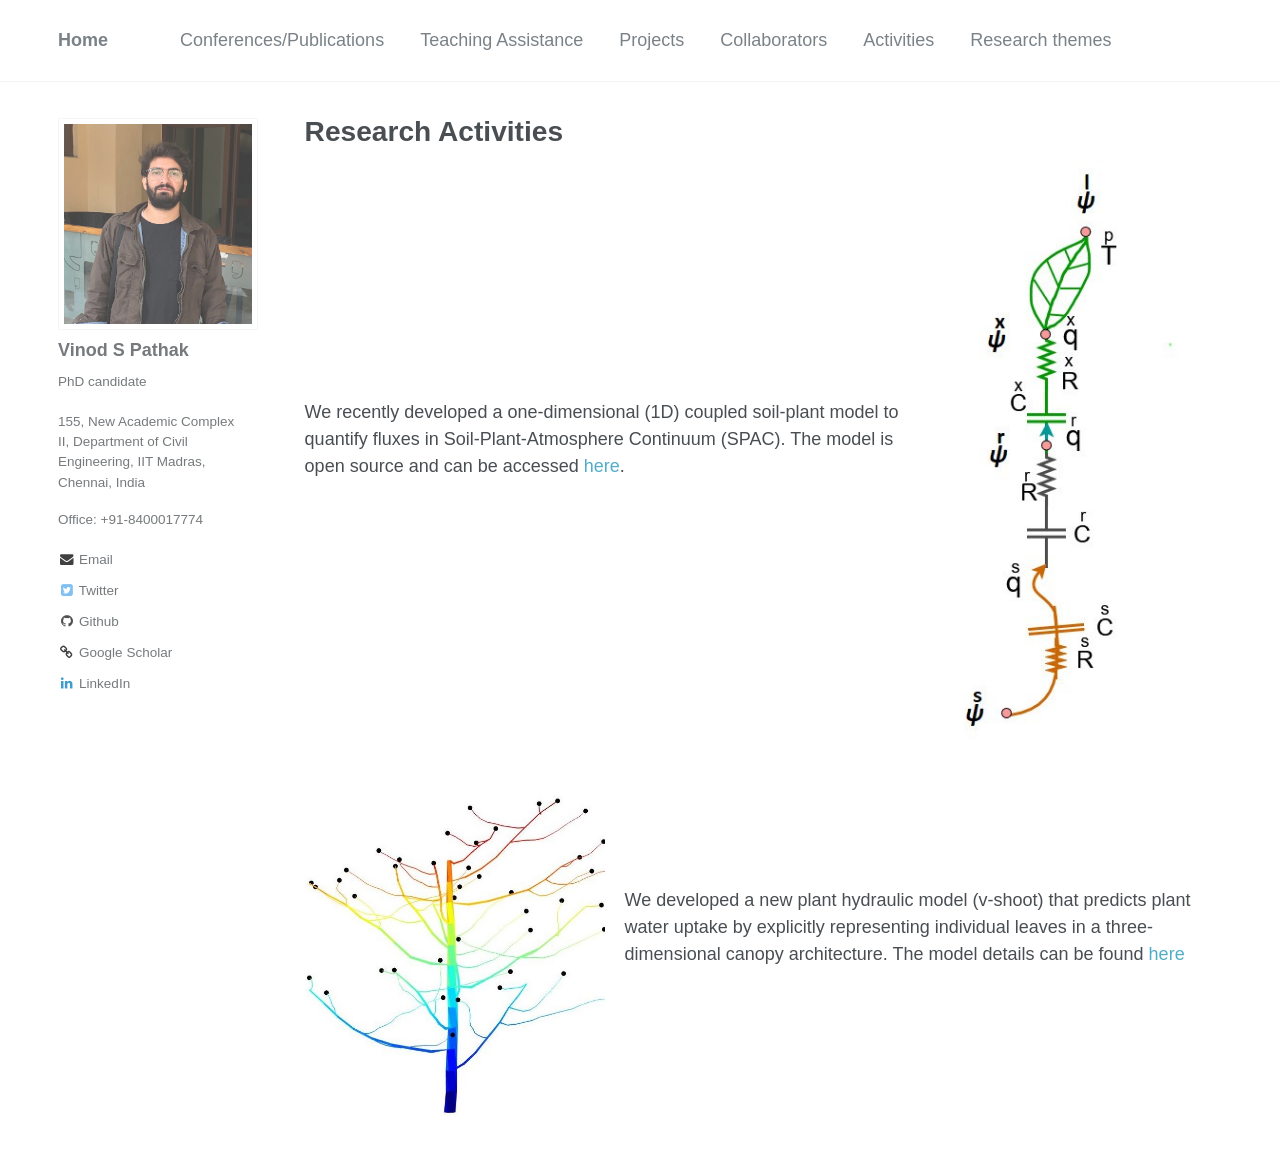
==== commit dfaa1dd3: "Update Activity.html" ====
--- a/Activity.html
+++ b/Activity.html
@@ -1,6 +1,7 @@
 <!DOCTYPE html>
 <html lang="en">
 <head>
+<meta name="robots" content="noindex">
 	<meta http-equiv="content-type" content="text/html; charset=UTF-8">
 	<meta charset="utf-8"> 
 	<title>Vinod S Pathak</title>
@@ -68,12 +69,12 @@
 						<div>
 							<p>We recently developed a one-dimensional (1D) coupled soil-plant model to quantify fluxes in Soil-Plant-Atmosphere Continuum (SPAC). The model is open source and can be accessed <a href="https://www.google.com/">here</a>.</p>
 						</div>
-						<img src="img/ThesisFig.JPG" alt="ThesisFig" style="width: 250px; height: auto;">
+						<img src="img/ThesisFig.jpg" alt="ThesisFig" style="width: 250px; height: auto;">
 					</div>
 
                                         <div class="collaborator-container">
 						<div>
-						<img src="img/Plant3D.JPG" alt="3DPlant" style="width: 400px; height: auto;">	
+						<img src="img/Plant3D.jpg" alt="3DPlant" style="width: 400px; height: auto;">	
 						</div>
 						<p>We developed a new plant hydraulic model (v-shoot) that predicts plant water uptake by explicitly representing individual leaves in a three-dimensional canopy architecture. The model details can be found <a href="https://www.iitm.ac.in/happenings/events/explicit-3d-canopy-architecture-approach-model-plant-water-uptake-and">here</a></p>
 					</div>
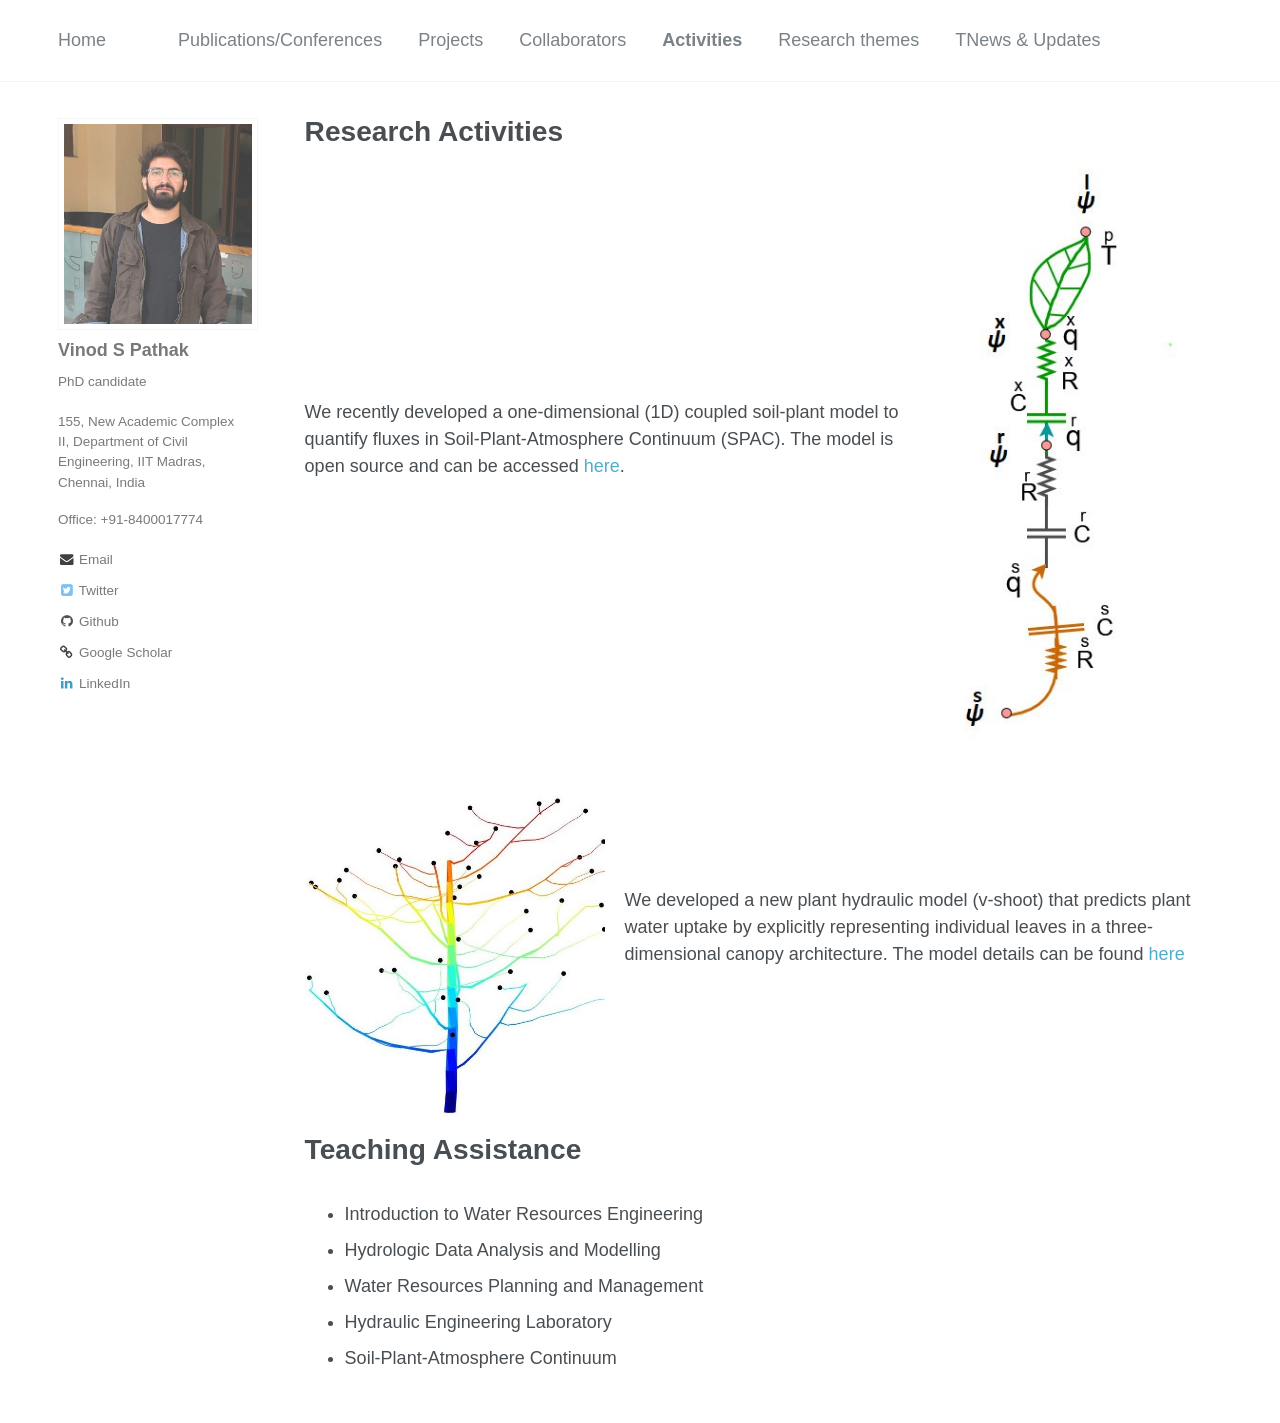
==== commit c971e271: "Update Activity.html" ====
--- a/Activity.html
+++ b/Activity.html
@@ -40,7 +40,7 @@
 		.collaborator-container img {
 			max-width: 300px;
 			height: auto;
-			order: 2; /* Moves image to the right */
+			order: 2;
 		}
 	</style>
 </head>
@@ -57,33 +57,59 @@
 				<div class="author__urls-wrapper" id="button"></div>
 			</div>
 		</div>
+
 		<article class="page">
-			<meta itemprop="headline" content="About me">
-			<meta itemprop="description" content="About me">
+			<meta itemprop="headline" content="Activities">
+			<meta itemprop="description" content="Research, teaching, and professional activities">
+
 			<div class="page__inner-wrap">
+
 				<header>
 					<h1 class="page__title" itemprop="headline">Research Activities</h1>
 				</header>
+
 				<section class="page__content" itemprop="text">
+
 					<div class="collaborator-container">
 						<div>
-							<p>We recently developed a one-dimensional (1D) coupled soil-plant model to quantify fluxes in Soil-Plant-Atmosphere Continuum (SPAC). The model is open source and can be accessed <a href="https://www.google.com/">here</a>.</p>
+							<p>We recently developed a one-dimensional (1D) coupled soil-plant model to quantify fluxes in Soil-Plant-Atmosphere Continuum (SPAC). The model is open source and can be accessed <a href="https://github.com/vinodspathak/vSPAC-1D">here</a>.</p>
 						</div>
 						<img src="img/ThesisFig.jpg" alt="ThesisFig" style="width: 250px; height: auto;">
 					</div>
 
-                                        <div class="collaborator-container">
+					<div class="collaborator-container">
 						<div>
-						<img src="img/Plant3D.jpg" alt="3DPlant" style="width: 400px; height: auto;">	
+							<img src="img/Plant3D.jpg" alt="3DPlant" style="width: 400px; height: auto;">	
 						</div>
 						<p>We developed a new plant hydraulic model (v-shoot) that predicts plant water uptake by explicitly representing individual leaves in a three-dimensional canopy architecture. The model details can be found <a href="https://www.iitm.ac.in/happenings/events/explicit-3d-canopy-architecture-approach-model-plant-water-uptake-and">here</a></p>
 					</div>
 
 				</section>
+
+				<header>
+					<h1 class="page__title" itemprop="headline">Teaching Assistance</h1>
+				</header>
+
+				<section class="page__content" itemprop="text">
+
+					<p>
+						<ul>
+							<li>Introduction to Water Resources Engineering</li>
+							<li>Hydrologic Data Analysis and Modelling</li>
+							<li>Water Resources Planning and Management</li>
+							<li>Hydraulic Engineering Laboratory</li>
+							<li>Soil-Plant-Atmosphere Continuum</li>
+						</ul>
+					</p>
+
+				</section>
+
 				<footer class="page__meta"></footer>
+
 			</div>
 		</article>
 	</div>
+
 	<script src="js/main.js"></script>
 </body>
 </html>
--- a/css/main.css
+++ b/css/main.css
@@ -1,4 +1,5 @@
-a:focus{outline:thin dotted #f89406;outline:5px auto #f89406;outline-offset:-2px}*,*:before,*:after{-moz-box-sizing:border-box;-webkit-box-sizing:border-box;box-sizing:border-box}html{box-sizing:border-box;background-color:#fff;font-size:16px;-webkit-text-size-adjust:100%;-ms-text-size-adjust:100%}@media (min-width: 31.25em){html{font-size:18px}}body{margin:0}::-moz-selection{color:#fff;background:#000}::selection{color:#fff;background:#000}article,aside,details,figcaption,figure,footer,header,hgroup,main,nav,section{display:block}audio,canvas,video{display:inline-block;*display:inline;*zoom:1}audio:not([controls]){display:none}a{color:#52adc8}a:hover,a:active{outline:0}sub,sup{position:relative;font-size:75%;line-height:0;vertical-align:baseline}sup{top:-0.5em}sub{bottom:-0.25em}img{max-width:100%;width:auto\9;height:auto;vertical-align:middle;border:0;-ms-interpolation-mode:bicubic}#map_canvas img,.google-maps img{max-width:none}button,input,select,textarea{margin:0;font-size:100%;vertical-align:middle}button,input{*overflow:visible;line-height:normal}button::-moz-focus-inner,input::-moz-focus-inner{padding:0;border:0}button,html input[type="button"],input[type="reset"],input[type="submit"]{-webkit-appearance:button;cursor:pointer}label,select,button,input[type="button"],input[type="reset"],input[type="submit"],input[type="radio"],input[type="checkbox"]{cursor:pointer}input[type="search"]{box-sizing:content-box;-webkit-appearance:textfield}input[type="search"]::-webkit-search-decoration,input[type="search"]::-webkit-search-cancel-button{-webkit-appearance:none}textarea{overflow:auto;vertical-align:top}body{margin:0;padding:0;color:#494e52;font-family:-apple-system,".SFNSText-Regular","San Francisco","Roboto","Segoe UI","Helvetica Neue","Lucida Grande",Arial,sans-serif;line-height:1.5}body.overflow--hidden{overflow:hidden}h1,h2,h3,h4,h5,h6{margin:2em 0 0.5em;line-height:1.2;font-family:-apple-system,".SFNSText-Regular","San Francisco","Roboto","Segoe UI","Helvetica Neue","Lucida Grande",Arial,sans-serif;font-weight:bold}h1{margin-top:0;font-size:1.563em}h2{font-size:1.25em}h3{font-size:1em}h4{font-size:.75em}h5{font-size:.75em}h6{font-size:.75em}small,.small{font-size:.75em}p{margin-bottom:1.3em}u,ins{text-decoration:none;border-bottom:1px solid #494e52}u a,ins a{color:inherit}del a{color:inherit}p,pre,blockquote,ul,ol,dl,figure,table,fieldset{orphans:3;widows:3}abbr[title],abbr[data-original-title]{text-decoration:none;cursor:help;border-bottom:1px dotted #494e52}blockquote{margin:2em 1em 2em 0;padding-left:1em;padding-right:1em;font-style:italic;border-left:0.25em solid #7a8288}blockquote cite{font-style:italic}blockquote cite:before{content:"\2014";padding-right:5px}a:hover,a:active{outline:0}tt,code,kbd,samp,pre{font-family:Monaco,Consolas,"Lucida Console",monospace}pre{overflow-x:auto}p>code,a>code,li>code,figcaption>code,td>code{padding-top:0.1rem;padding-bottom:0.1rem;font-size:.75em;background:#fafafa;border:1px solid #f2f3f3;border-radius:4px;box-shadow:0 1px 1px rgba(0,0,0,0.125)}p>code:before,p>code:after,a>code:before,a>code:after,li>code:before,li>code:after,figcaption>code:before,figcaption>code:after,td>code:before,td>code:after{letter-spacing:-0.2em;content:"\00a0"}hr{display:block;margin:1em 0;border:0;border-top:1px solid #f2f3f3}ul li,ol li{margin-bottom:0.5em}li ul,li ol{margin-top:0.5em}figure{display:-webkit-box;display:flex;-webkit-box-pack:justify;justify-content:space-between;-webkit-box-align:start;align-items:flex-start;flex-wrap:wrap;margin:2em 0}figure img,figure iframe,figure .fluid-width-video-wrapper{margin-bottom:1em}figure img{width:100%;border-radius:4px;-webkit-transition:all 0.2s ease-in-out;transition:all 0.2s ease-in-out}figure>a{display:block}@media (min-width: 25em){figure.half>a,figure.half>img{width:calc(50% - 0.5em)}}figure.half figcaption{width:100%}@media (min-width: 25em){figure.third>a,figure.third>img{width:calc(33.3333% - 0.5em)}}figure.third figcaption{width:100%}figcaption{margin-bottom:0.5em;color:#777a7d;font-family:Georgia,Times,serif;font-size:.75em}figcaption a{color:inherit;text-decoration:none;border-bottom:1px solid #bdc1c4;-webkit-transition:all 0.2s ease-in-out;transition:all 0.2s ease-in-out}figcaption a:hover{color:#000;border-bottom-color:#000}svg:not(:root){overflow:hidden}nav ul{margin:0;padding:0}nav li{list-style:none}nav a{text-decoration:none}nav ul li,nav ol li{margin-bottom:0}nav li ul,nav li ol{margin-top:0}b,i,strong,em,blockquote,p,q,span,figure,img,h1,h2,header,input,a,tr,td,form button,input[type="submit"],.btn,#goog-wm-sb,.highlight,.archive__item-teaser{-webkit-transition:all 0.2s ease-in-out;transition:all 0.2s ease-in-out}.hidden{display:none;visibility:hidden}.load{display:none}.transparent{opacity:0}.visually-hidden,.screen-reader-text,.screen-reader-text span,.screen-reader-shortcut{position:absolute !important;clip:rect(1px, 1px, 1px, 1px);height:1px !important;width:1px !important;border:0 !important;overflow:hidden}body:hover .visually-hidden a,body:hover .visually-hidden input,body:hover .visually-hidden button{display:none !important}.screen-reader-text:focus,.screen-reader-shortcut:focus{clip:auto !important;height:auto !important;width:auto !important;display:block;font-size:1em;font-weight:bold;padding:15px 23px 14px;background:#fff;z-index:100000;text-decoration:none;box-shadow:0 0 2px 2px rgba(0,0,0,0.6)}.skip-link{position:fixed;z-index:20;margin:0;font-family:-apple-system,".SFNSText-Regular","San Francisco","Roboto","Segoe UI","Helvetica Neue","Lucida Grande",Arial,sans-serif;white-space:nowrap}.skip-link li{height:0;width:0;list-style:none}.text-left{text-align:left}.text-center{text-align:center}.text-right{text-align:right}.text-justify{text-align:justify}.text-nowrap{white-space:nowrap}.cf{clear:both}.wrapper{max-width:600px;margin-left:auto;margin-right:auto}.wrapper:after{content:" ";display:block;clear:both}.align-left{display:block;margin-left:auto;margin-right:auto}@media (min-width: 25em){.align-left{float:left;margin-right:1em}}.align-right{display:block;margin-left:auto;margin-right:auto}@media (min-width: 25em){.align-right{float:right;margin-left:1em}}.align-center{display:block;margin-left:auto;margin-right:auto}@media (min-width: 37.5em){.full{margin-right:-19.49153% !important}}.icon{display:inline-block;fill:currentColor;width:1em;height:1.1em;line-height:1;position:relative;top:-0.1em;vertical-align:middle}.social-icons .fa{color:#000}.social-icons .fa-behance,.social-icons .fa-behance-square{color:#1769FF}.social-icons .fa-dribbble{color:#ea4c89}.social-icons .fa-facebook,.social-icons .fa-facebook-square{color:#3b5998}.social-icons .fa-flickr{color:#ff0084}.social-icons .fa-foursquare{color:#0072b1}.social-icons .fa-github,.social-icons .fa-github-alt,.social-icons .fa-github-square{color:#171516}.social-icons .fa-google-plus,.social-icons .fa-google-plus-square{color:#dd4b39}.social-icons .fa-instagram{color:#517fa4}.social-icons .fa-lastfm,.social-icons .fa-lastfm-square{color:#d51007}.social-icons .fa-linkedin,.social-icons .fa-linkedin-square{color:#007bb6}.social-icons .fa-pinterest,.social-icons .fa-pinterest-p,.social-icons .fa-pinterest-square{color:#cb2027}.social-icons .fa-rss,.social-icons .fa-rss-square{color:#fa9b39}.social-icons .fa-soundcloud{color:#f30}.social-icons .fa-stack-exchange,.social-icons .fa-stack-overflow{color:#fe7a15}.social-icons .fa-tumblr,.social-icons .fa-tumblr-square{color:#32506d}.social-icons .fa-twitter,.social-icons .fa-twitter-square{color:#55acee}.social-icons .fa-vimeo,.social-icons .fa-vimeo-square{color:#1ab7ea}.social-icons .fa-vine{color:#00bf8f}.social-icons .fa-youtube,.social-icons .fa-youtube-square,.social-icons .fa-youtube-play{color:#b00}.social-icons .fa-xing,.social-icons .fa-xing-square{color:#006567}.navicon{position:relative;width:28px;height:4px;background:#fff;margin:auto;-webkit-transition:0.3s;transition:0.3s}.navicon:before,.navicon:after{content:"";position:absolute;left:0;width:28px;height:4px;background:#fff;-webkit-transition:0.3s;transition:0.3s}.navicon:before{top:-8px}.navicon:after{bottom:-8px}.close .navicon{background:transparent}.close .navicon:before,.close .navicon:after{-webkit-transform-origin:50% 50%;-ms-transform-origin:50% 50%;transform-origin:50% 50%;top:0;width:28px}.close .navicon:before{-webkit-transform:rotate3d(0, 0, 1, 45deg);transform:rotate3d(0, 0, 1, 45deg)}.close .navicon:after{-webkit-transform:rotate3d(0, 0, 1, -45deg);transform:rotate3d(0, 0, 1, -45deg)}@media (min-width: 37.5em){.sticky{clear:both;position:-webkit-sticky;position:sticky;top:2em}.sticky::after{clear:both;content:"";display:table}.sticky>*{display:block}}.well{min-height:20px;padding:19px;margin-bottom:20px;background-color:#f5f5f5;border:1px solid #e3e3e3;border-radius:4px;box-shadow:inset 0 1px 1px rgba(0,0,0,0.05)}.show-modal{overflow:hidden;position:relative}.show-modal:before{position:absolute;content:"";top:0;left:0;width:100%;height:100%;z-index:999;background-color:rgba(255,255,255,0.85)}.show-modal .modal{display:block}.modal{display:none;position:fixed;width:300px;top:50%;left:50%;margin-left:-150px;margin-top:-150px;min-height:0;z-index:9999;background:#fff;border:1px solid #f2f3f3;border-radius:4px;box-shadow:0 1px 1px rgba(0,0,0,0.125)}.modal__title{margin:0;padding:0.5em 1em}.modal__supporting-text{padding:0 1em 0.5em 1em}.modal__actions{padding:0.5em 1em;border-top:1px solid #f2f3f3}.footnote{color:#9ba1a6;text-decoration:none}.footnotes{color:#9ba1a6}.footnotes ol,.footnotes li,.footnotes p{margin-bottom:0;font-size:.75em}a.reversefootnote{color:#7a8288;text-decoration:none}a.reversefootnote:hover{text-decoration:underline}.required{color:#ee5f5b;font-weight:bold}@-webkit-keyframes intro{0%{opacity:0}100%{opacity:1}}@keyframes intro{0%{opacity:0}100%{opacity:1}}table{margin-bottom:1em;width:100%;font-family:-apple-system,".SFNSText-Regular","San Francisco","Roboto","Segoe UI","Helvetica Neue","Lucida Grande",Arial,sans-serif;font-size:.75em;border-collapse:collapse;border:1px solid #bdc1c4}table+table{margin-top:1em}thead{background-color:#f2f3f3;border-bottom:1px solid #bdc1c4}th{padding:0.5em;font-weight:bold;text-align:left;border-right:1px solid #bdc1c4}td{padding:0.5em;border-bottom:1px solid #bdc1c4;border-right:1px solid #bdc1c4}tr,td,th{vertical-align:middle}.btn,#goog-wm-sb{display:inline-block;margin-bottom:0.25em;padding:0.5em 1em;color:#fff !important;font-family:-apple-system,".SFNSText-Regular","San Francisco","Roboto","Segoe UI","Helvetica Neue","Lucida Grande",Arial,sans-serif;font-size:.75em;font-weight:bold;text-align:center;text-decoration:none;background-color:#7a8288;border:0 !important;border-radius:4px;cursor:pointer}.btn:hover,#goog-wm-sb:hover{background-color:#333}.btn .icon,#goog-wm-sb .icon{margin-right:0.5em}.btn .icon+.hidden,#goog-wm-sb .icon+.hidden{margin-left:-0.5em}.btn--block{display:block;width:100%}.btn--block+.btn--block{margin-top:0.25em}.btn--inverse{color:#7a8288 !important;border:1px solid #bdc1c4 !important;background-color:#fff}.btn--inverse:hover{color:#fff !important;border-color:#7a8288}.btn--light-outline{border:1px solid #fff !important;background-color:transparent}.btn--info{background-color:#52adc8}.btn--info:hover{background-color:#428aa0}.btn--warning{background-color:#f89406}.btn--warning:hover{background-color:#c67605}.btn--success{background-color:#62c462}.btn--success:hover{background-color:#4e9d4e}.btn--danger{background-color:#ee5f5b}.btn--danger:hover{background-color:#be4c49}.btn--disabled{pointer-events:none;cursor:not-allowed;filter:alpha(opacity=65);box-shadow:none;opacity:0.65}.btn--facebook{background-color:#3b5998}.btn--facebook:hover{background-color:#2f477a}.btn--twitter{background-color:#55acee}.btn--twitter:hover{background-color:#448abe}.btn--google-plus{background-color:#dd4b39}.btn--google-plus:hover{background-color:#b13c2e}.btn--linkedin{background-color:#007bb6}.btn--linkedin:hover{background-color:#006292}.btn--x-large{font-size:1.25em}.btn--large{font-size:1em}.btn--small{font-size:.6875em}.notice{margin:2em 0 !important;padding:1em;font-family:-apple-system,".SFNSText-Regular","San Francisco","Roboto","Segoe UI","Helvetica Neue","Lucida Grande",Arial,sans-serif;font-size:.75em !important;text-indent:initial;background-color:#f8f9f9;border-radius:4px;box-shadow:0 1px 1px rgba(189,193,196,0.25)}.notice h4{margin-top:0 !important;margin-bottom:0.75em}.page__content .notice h4{margin-bottom:0;font-size:1em}.notice p:last-child{margin-bottom:0 !important}.notice h4+p{margin-top:0;padding-top:0}.notice a{color:#bdc1c4}.notice a:hover{color:#717476}.notice code{background-color:#fcfcfc}.notice ul:last-child{margin-bottom:0}.notice--primary{margin:2em 0 !important;padding:1em;font-family:-apple-system,".SFNSText-Regular","San Francisco","Roboto","Segoe UI","Helvetica Neue","Lucida Grande",Arial,sans-serif;font-size:.75em !important;text-indent:initial;background-color:#f2f3f3;border-radius:4px;box-shadow:0 1px 1px rgba(122,130,136,0.25)}.notice--primary h4{margin-top:0 !important;margin-bottom:0.75em}.page__content .notice--primary h4{margin-bottom:0;font-size:1em}.notice--primary p:last-child{margin-bottom:0 !important}.notice--primary h4+p{margin-top:0;padding-top:0}.notice--primary a{color:#7a8288}.notice--primary a:hover{color:#494e52}.notice--primary code{background-color:#f8f9f9}.notice--primary ul:last-child{margin-bottom:0}.notice--info{margin:2em 0 !important;padding:1em;font-family:-apple-system,".SFNSText-Regular","San Francisco","Roboto","Segoe UI","Helvetica Neue","Lucida Grande",Arial,sans-serif;font-size:.75em !important;text-indent:initial;background-color:#eef7fa;border-radius:4px;box-shadow:0 1px 1px rgba(82,173,200,0.25)}.notice--info h4{margin-top:0 !important;margin-bottom:0.75em}.page__content .notice--info h4{margin-bottom:0;font-size:1em}.notice--info p:last-child{margin-bottom:0 !important}.notice--info h4+p{margin-top:0;padding-top:0}.notice--info a{color:#52adc8}.notice--info a:hover{color:#316878}.notice--info code{background-color:#f6fbfc}.notice--info ul:last-child{margin-bottom:0}.notice--warning{margin:2em 0 !important;padding:1em;font-family:-apple-system,".SFNSText-Regular","San Francisco","Roboto","Segoe UI","Helvetica Neue","Lucida Grande",Arial,sans-serif;font-size:.75em !important;text-indent:initial;background-color:#fef4e6;border-radius:4px;box-shadow:0 1px 1px rgba(248,148,6,0.25)}.notice--warning h4{margin-top:0 !important;margin-bottom:0.75em}.page__content .notice--warning h4{margin-bottom:0;font-size:1em}.notice--warning p:last-child{margin-bottom:0 !important}.notice--warning h4+p{margin-top:0;padding-top:0}.notice--warning a{color:#f89406}.notice--warning a:hover{color:#955904}.notice--warning code{background-color:#fffaf3}.notice--warning ul:last-child{margin-bottom:0}.notice--success{margin:2em 0 !important;padding:1em;font-family:-apple-system,".SFNSText-Regular","San Francisco","Roboto","Segoe UI","Helvetica Neue","Lucida Grande",Arial,sans-serif;font-size:.75em !important;text-indent:initial;background-color:#eff9ef;border-radius:4px;box-shadow:0 1px 1px rgba(98,196,98,0.25)}.notice--success h4{margin-top:0 !important;margin-bottom:0.75em}.page__content .notice--success h4{margin-bottom:0;font-size:1em}.notice--success p:last-child{margin-bottom:0 !important}.notice--success h4+p{margin-top:0;padding-top:0}.notice--success a{color:#62c462}.notice--success a:hover{color:#3b763b}.notice--success code{background-color:#f7fcf7}.notice--success ul:last-child{margin-bottom:0}.notice--danger{margin:2em 0 !important;padding:1em;font-family:-apple-system,".SFNSText-Regular","San Francisco","Roboto","Segoe UI","Helvetica Neue","Lucida Grande",Arial,sans-serif;font-size:.75em !important;text-indent:initial;background-color:#fdefef;border-radius:4px;box-shadow:0 1px 1px rgba(238,95,91,0.25)}.notice--danger h4{margin-top:0 !important;margin-bottom:0.75em}.page__content .notice--danger h4{margin-bottom:0;font-size:1em}.notice--danger p:last-child{margin-bottom:0 !important}.notice--danger h4+p{margin-top:0;padding-top:0}.notice--danger a{color:#ee5f5b}.notice--danger a:hover{color:#8f3937}.notice--danger code{background-color:#fef7f7}.notice--danger ul:last-child{margin-bottom:0}.masthead{position:relative;border-bottom:1px solid #f2f3f3;-webkit-animation:intro 0.3s both;animation:intro 0.3s both;-webkit-animation-delay:0.15s;animation-delay:0.15s;z-index:20}.masthead__inner-wrap{max-width:600px;margin-left:auto;margin-right:auto;clear:both;padding:1em 1em 1em;font-family:-apple-system,".SFNSText-Regular","San Francisco","Roboto","Segoe UI","Helvetica Neue","Lucida Grande",Arial,sans-serif}.masthead__inner-wrap:after{content:" ";display:block;clear:both}.masthead__inner-wrap::after{clear:both;content:"";display:table}@media (min-width: 75em){.masthead__inner-wrap{max-width:1200px}}.masthead__inner-wrap nav{z-index:10}.masthead__inner-wrap a{text-decoration:none}.masthead__menu ul{margin:0;padding:0;clear:both;list-style-type:none}.masthead__menu-item{display:block;list-style-type:none;white-space:nowrap}.masthead__menu-item--lg{padding-right:2em;font-weight:700}.breadcrumbs{max-width:600px;margin-left:auto;margin-right:auto;clear:both;margin-top:0;margin-bottom:0;padding-left:2em;padding-right:2em;font-family:-apple-system,".SFNSText-Regular","San Francisco","Roboto","Segoe UI","Helvetica Neue","Lucida Grande",Arial,sans-serif;-webkit-animation:intro 0.3s both;animation:intro 0.3s both;-webkit-animation-delay:0.30s;animation-delay:0.30s}.breadcrumbs:after{content:" ";display:block;clear:both}.breadcrumbs::after{clear:both;content:"";display:table}@media (min-width: 37.5em){.breadcrumbs{padding-left:1em;padding-right:1em}}@media (min-width: 75em){.breadcrumbs{max-width:1200px}}.breadcrumbs ol{padding:0;list-style:none;font-size:.75em}@media (min-width: 37.5em){.breadcrumbs ol{width:83.05085%;float:right;margin-right:0}}@media (min-width: 75em){.breadcrumbs ol{padding-left:4.23729%}}.breadcrumbs li{display:inline}.breadcrumbs .current{font-weight:bold}.pagination{clear:both;width:100%;float:left;margin-left:0;margin-right:0;clear:both;margin-top:1em;padding-top:1em}.pagination::after{clear:both;content:"";display:table}.pagination ul{margin:0;padding:0;list-style-type:none;font-family:-apple-system,".SFNSText-Regular","San Francisco","Roboto","Segoe UI","Helvetica Neue","Lucida Grande",Arial,sans-serif}.pagination li{display:block;float:left;margin-left:-1px}.pagination li a{margin-bottom:0.25em;padding:0.5em 1em;font-family:-apple-system,".SFNSText-Regular","San Francisco","Roboto","Segoe UI","Helvetica Neue","Lucida Grande",Arial,sans-serif;font-size:14px;font-weight:bold;line-height:1.5;text-align:center;text-decoration:none;color:#9ba1a6;border:1px solid #bdc1c4;border-radius:0}.pagination li a:hover{color:#3e8296}.pagination li a.current{color:#fff;background:#7a8288}.pagination li a.disabled{color:#dee0e1;pointer-events:none;cursor:not-allowed}.pagination li:first-child{margin-left:0}.pagination li:first-child a{border-top-left-radius:4px;border-bottom-left-radius:4px}.pagination li:last-child a{border-top-right-radius:4px;border-bottom-right-radius:4px}.pagination--pager{display:block;padding:1em 2em;float:left;width:50%;font-family:-apple-system,".SFNSText-Regular","San Francisco","Roboto","Segoe UI","Helvetica Neue","Lucida Grande",Arial,sans-serif;font-size:1em;font-weight:bold;text-align:center;text-decoration:none;color:#bdc1c4;border:1px solid #bdc1c4;border-radius:4px}.pagination--pager:hover{color:#3e8296}.pagination--pager:first-child{border-top-right-radius:0;border-bottom-right-radius:0}.pagination--pager:last-child{margin-left:-1px;border-top-left-radius:0;border-bottom-left-radius:0}.pagination--pager.disabled{color:#dee0e1;pointer-events:none;cursor:not-allowed}.page__content+.pagination,.page__meta+.pagination,.comment__date+.pagination,.page__share+.pagination,.page__comments+.pagination{margin-top:2em;padding-top:2em;border-top:1px solid #f2f3f3}.greedy-nav{position:relative;min-width:250px;background:#fff}.greedy-nav a{display:block;margin:0 1rem;padding:0.5rem 0;color:#7a8288;text-decoration:none}.greedy-nav a:hover{color:#5c6266}.greedy-nav button{position:absolute;height:100%;right:0;padding:0 0.5rem;border:0;outline:none;background-color:#7a8288;color:#fff;cursor:pointer}.greedy-nav .visible-links{display:table}.greedy-nav .visible-links li{display:table-cell;vertical-align:middle}.greedy-nav .visible-links li:first-child{font-weight:bold}.greedy-nav .visible-links li:first-child a{margin-left:0}.greedy-nav .visible-links li:last-child a{margin-right:0}.greedy-nav .visible-links a{position:relative}.greedy-nav .visible-links a:before{content:"";position:absolute;left:0;bottom:0;height:4px;background:#bdc1c4;width:100%;-webkit-transition:all 0.2s ease-in-out;transition:all 0.2s ease-in-out;-webkit-transform:scaleX(0);-ms-transform:scaleX(0);transform:scaleX(0)}.greedy-nav .visible-links a:hover:before{-webkit-transform:scaleX(1);-ms-transform:scaleX(1);transform:scaleX(1)}.greedy-nav .hidden-links{position:absolute;top:100%;right:0;margin-top:15px;padding:5px;border:1px solid #f2f3f3;border-radius:4px;background:#fff;box-shadow:0 0 10px rgba(0,0,0,0.25)}.greedy-nav .hidden-links a{margin:0;padding:10px 20px;font-size:1em}.greedy-nav .hidden-links a:hover{color:#5c6266;background:#dee0e1}.greedy-nav .hidden-links:before{content:"";position:absolute;top:-11px;right:10px;width:0;border-style:solid;border-width:0 10px 10px;border-color:#f2f3f3 transparent;display:block;z-index:0}.greedy-nav .hidden-links:after{content:"";position:absolute;top:-10px;right:10px;width:0;border-style:solid;border-width:0 10px 10px;border-color:#fff transparent;display:block;z-index:1}.greedy-nav .hidden-links li{display:block;border-bottom:1px solid #f2f3f3}.greedy-nav .hidden-links li:last-child{border-bottom:none}.nav__list{font-size:1.25rem}.nav__list ul{margin-bottom:1em}.nav__list a{display:block;padding:0.125em 0;color:inherit}.nav__list a:hover{text-decoration:underline}.nav__list .active{margin-left:-0.5em;padding-left:0.5em;padding-right:0.5em;color:#fff;font-weight:bold;background:#7a8288;border-radius:4px}.nav__list .active:hover{color:#fff}.nav__title{margin:0;padding:0.5rem 1rem;font-family:-apple-system,".SFNSText-Regular","San Francisco","Roboto","Segoe UI","Helvetica Neue","Lucida Grande",Arial,sans-serif;font-size:1em;font-weight:bold}.nav__sub-title{display:block;margin:0.5rem 0;padding:0.5rem 0;font-family:-apple-system,".SFNSText-Regular","San Francisco","Roboto","Segoe UI","Helvetica Neue","Lucida Grande",Arial,sans-serif;font-size:.75em;font-weight:bold;text-transform:uppercase;border-bottom:1px solid #f2f3f3}.toc{font-family:-apple-system,".SFNSText-Regular","San Francisco","Roboto","Segoe UI","Helvetica Neue","Lucida Grande",Arial,sans-serif;color:#7a8288;text-transform:uppercase;letter-spacing:1px;background-color:#fff;border:1px solid #f2f3f3;border-radius:4px;box-shadow:0 1px 1px rgba(0,0,0,0.125)}.toc .nav__title{color:#fff;font-size:.75em;background:#7a8288;border-top-left-radius:4px;border-top-right-radius:4px}.toc__menu{margin:0;padding:0;width:100%;list-style:none;font-size:0.8rem}.toc__menu a{display:block;padding:0.5rem 1rem;color:#7a8288;font-size:.6875em;font-weight:bold;line-height:1.5;border-bottom:1px solid #f2f3f3}.toc__menu a:hover{color:#000;background:#f2f3f3}.toc__menu>li:last-child a{border-bottom:none}.toc__menu li ul>li a{padding-left:2rem;font-weight:normal}.toc__menu li>ul li{display:none}@media (min-width: 31.25em){.toc__menu li>ul li{display:block}}.page__footer{clear:both;width:100%;float:left;margin-left:0;margin-right:0;clear:both;margin-top:3em;color:#9ba1a6;-webkit-animation:intro 0.3s both;animation:intro 0.3s both;-webkit-animation-delay:0.45s;animation-delay:0.45s;background-color:#f2f3f3;border-top:1px solid #bdc1c4}.page__footer::after{clear:both;content:"";display:table}.page__footer footer{max-width:600px;margin-left:auto;margin-right:auto;clear:both;margin-top:2em;padding:0 1em 2em}.page__footer footer:after{content:" ";display:block;clear:both}.page__footer footer::after{clear:both;content:"";display:table}@media (min-width: 75em){.page__footer footer{max-width:1200px}}.page__footer a{color:inherit;text-decoration:none}.page__footer a:hover{text-decoration:underline}.page__footer .fa{color:#9ba1a6}.page__footer-copyright{font-family:-apple-system,".SFNSText-Regular","San Francisco","Roboto","Segoe UI","Helvetica Neue","Lucida Grande",Arial,sans-serif;font-size:.6875em}.page__footer-follow ul{margin:0;padding:0;list-style-type:none}.page__footer-follow li{display:inline-block;padding-top:5px;padding-bottom:5px;font-family:-apple-system,".SFNSText-Regular","San Francisco","Roboto","Segoe UI","Helvetica Neue","Lucida Grande",Arial,sans-serif;font-size:.75em;text-transform:uppercase}.page__footer-follow li+li:before{content:"";padding-right:5px}.page__footer-follow a{padding-right:10px;font-weight:bold}div.highlighter-rouge,figure.highlight{position:relative;margin-bottom:1em;padding:1em;border:1px solid #f2f3f3;border-radius:4px;background-color:#fafafa;box-shadow:0 1px 1px rgba(0,0,0,0.125)}div.highlighter-rouge:before,figure.highlight:before{position:absolute;top:0;right:0;padding:0.5em;background-color:#f2f3f3;content:"\f121";font-family:"fontawesome" !important;font-size:.75em;line-height:1;text-transform:none;speak:none}div.highlighter-rouge .highlight,figure.highlight .highlight{margin:0;font-family:Monaco,Consolas,"Lucida Console",monospace;font-size:.6875em;line-height:1.8}.highlight table td{padding:5px}.highlight table pre{margin:0}.highlight .c{color:#93a1a1}.highlight .err{color:#586e75}.highlight .g{color:#586e75}.highlight .k{color:#859900}.highlight .l{color:#586e75}.highlight .n{color:#586e75}.highlight .o{color:#859900}.highlight .x{color:#cb4b16}.highlight .p{color:#586e75}.highlight .cm{color:#93a1a1}.highlight .cp{color:#859900}.highlight .c1{color:#93a1a1}.highlight .cs{color:#859900}.highlight .gd{color:#2aa198}.highlight .ge{color:#586e75;font-style:italic}.highlight .gr{color:#dc322f}.highlight .gh{color:#cb4b16}.highlight .gi{color:#859900}.highlight .go{color:#586e75}.highlight .gp{color:#586e75}.highlight .gs{color:#586e75;font-weight:bold}.highlight .gu{color:#cb4b16}.highlight .gt{color:#586e75}.highlight .kc{color:#cb4b16}.highlight .kd{color:#22b3eb}.highlight .kn{color:#859900}.highlight .kp{color:#859900}.highlight .kr{color:#22b3eb}.highlight .kt{color:#dc322f}.highlight .ld{color:#586e75}.highlight .m{color:#2aa198}.highlight .s{color:#2aa198}.highlight .na{color:#586e75}.highlight .nb{color:#B58900}.highlight .nc{color:#22b3eb}.highlight .no{color:#cb4b16}.highlight .nd{color:#22b3eb}.highlight .ni{color:#cb4b16}.highlight .ne{color:#cb4b16}.highlight .nf{color:#22b3eb}.highlight .nl{color:#586e75}.highlight .nn{color:#586e75}.highlight .nx{color:#586e75}.highlight .py{color:#586e75}.highlight .nt{color:#22b3eb}.highlight .nv{color:#22b3eb}.highlight .ow{color:#859900}.highlight .w{color:#586e75}.highlight .mf{color:#2aa198}.highlight .mh{color:#2aa198}.highlight .mi{color:#2aa198}.highlight .mo{color:#2aa198}.highlight .sb{color:#93a1a1}.highlight .sc{color:#2aa198}.highlight .sd{color:#586e75}.highlight .s2{color:#2aa198}.highlight .se{color:#cb4b16}.highlight .sh{color:#586e75}.highlight .si{color:#2aa198}.highlight .sx{color:#2aa198}.highlight .sr{color:#dc322f}.highlight .s1{color:#2aa198}.highlight .ss{color:#2aa198}.highlight .bp{color:#22b3eb}.highlight .vc{color:#22b3eb}.highlight .vg{color:#22b3eb}.highlight .vi{color:#22b3eb}.highlight .il{color:#2aa198}form{margin:0 0 5px 0}form fieldset{margin-bottom:5px;padding:0;border-width:0}form legend{display:block;width:100%;margin-bottom:10px;*margin-left:-7px;padding:0;color:#494e52;border:0;border-bottom:1px solid #ccc;white-space:normal}form p{margin-bottom:5px / 2}form ul{list-style-type:none;margin:0 0 5px 0;padding:0}form br{display:none}label,input,button,select,textarea{vertical-align:baseline;*vertical-align:middle}input,button,select,textarea{box-sizing:border-box;font-family:-apple-system,".SFNSText-Regular","San Francisco","Roboto","Segoe UI","Helvetica Neue","Lucida Grande",Arial,sans-serif}label{display:block;margin-bottom:0.25em;color:#494e52;cursor:pointer}label small{font-size:.75em}label input,label textarea,label select{display:block}input,textarea,select{display:inline-block;width:100%;padding:0.25em;margin-bottom:0.5em;color:#494e52;background-color:#fff;border:1px solid #ccc;border-radius:4px;box-shadow:0 1px 1px rgba(0,0,0,0.125)}input:hover,textarea:hover,select:hover{border-color:#bdc1c4}.input-mini{width:60px}.input-small{width:90px}input[type="image"],input[type="checkbox"],input[type="radio"]{width:auto;height:auto;padding:0;margin:3px 0;*margin-top:0;line-height:normal;cursor:pointer;border-radius:0;border:0 \9}input[type="checkbox"],input[type="radio"]{box-sizing:border-box;padding:0;*width:13px;*height:13px}input[type="image"]{border:0;box-shadow:none}input[type="file"]{width:auto;padding:initial;line-height:initial;border:initial;background-color:transparent;background-color:initial;box-shadow:none}input[type="button"],input[type="reset"],input[type="submit"]{width:auto;height:auto;cursor:pointer;*overflow:visible}select,input[type="file"]{*margin-top:4px}select{width:auto;background-color:#fff}select[multiple],select[size]{height:auto}textarea{resize:vertical;height:auto;overflow:auto;vertical-align:top}input[type="hidden"]{display:none}.form{position:relative}.radio,.checkbox{padding-left:18px;font-weight:normal}.radio input[type="radio"],.checkbox input[type="checkbox"]{float:left;margin-left:-18px}.radio.inline,.checkbox.inline{display:inline-block;padding-top:5px;margin-bottom:0;vertical-align:middle}.radio.inline+.radio.inline,.checkbox.inline+.checkbox.inline{margin-left:10px}input[disabled],select[disabled],textarea[disabled],input[readonly],select[readonly],textarea[readonly]{opacity:0.5;cursor:not-allowed}input:focus,textarea:focus{border-color:#7a8288;outline:0;outline:thin dotted \9}input[type="file"]:focus,input[type="radio"]:focus,input[type="checkbox"]:focus,select:focus{box-shadow:none}.help-block,.help-inline{color:#52adc8}.help-block{display:block;margin-bottom:1em;line-height:1em}.help-inline{display:inline-block;vertical-align:middle;padding-left:5px}.form-inline input,.form-inline textarea,.form-inline select{display:inline-block;margin-bottom:0}.form-inline label{display:inline-block}.form-inline .radio,.form-inline .checkbox,.form-inline .radio{padding-left:0;margin-bottom:0;vertical-align:middle}.form-inline .radio input[type="radio"],.form-inline .checkbox input[type="checkbox"]{float:left;margin-left:0;margin-right:3px}.form-search input,.form-search textarea,.form-search select{display:inline-block;margin-bottom:0}.form-search .search-query{padding-left:14px;padding-right:14px;margin-bottom:0;border-radius:14px}.form-search label{display:inline-block}.form-search .radio,.form-search .checkbox,.form-inline .radio{padding-left:0;margin-bottom:0;vertical-align:middle}.form-search .radio input[type="radio"],.form-search .checkbox input[type="checkbox"]{float:left;margin-left:0;margin-right:3px}.form--loading:before{content:''}.form--loading .form__spinner{display:block}.form:before{position:absolute;top:0;left:0;width:100%;height:100%;background-color:rgba(255,255,255,0.7);z-index:10}.form__spinner{display:none;position:absolute;top:50%;left:50%;z-index:11}#goog-fixurl ul{list-style:none;margin-left:0;padding-left:0}#goog-fixurl ul li{list-style-type:none}#goog-wm-qt{width:auto;margin-right:10px;margin-bottom:20px;padding:8px 20px;display:inline-block;font-size:.75em;background-color:#fff;color:#000;border-width:2px !important;border-style:solid !important;border-color:gray;border-radius:4px}#main{max-width:600px;margin-left:auto;margin-right:auto;clear:both;margin-top:2em;padding-left:1em;padding-right:1em;animation:intro 0.3s both;animation-delay:0.35s}#main:after{content:" ";display:block;clear:both}#main::after{clear:both;content:"";display:table}@media (min-width: 75em){#main{max-width:1200px}}@media (min-width: 37.5em){.page{width:83.05085%;float:right;margin-right:0;padding-left:4.23729%;padding-right:1.94915%}}.page .page__inner-wrap{clear:both;width:100%;float:left;margin-left:0;margin-right:0}.page .page__inner-wrap .page__content,.page .page__inner-wrap .page__meta,.page .page__inner-wrap .comment__date,.page .page__inner-wrap .page__share{clear:both;width:100%;float:left;margin-left:0;margin-right:0}.page__title{margin-top:0;line-height:1}.page__title+.page__meta,.page__title+.comment__date{margin-top:-0.5em}.page__lead{font-family:-apple-system,".SFNSText-Regular","San Francisco","Roboto","Segoe UI","Helvetica Neue","Lucida Grande",Arial,sans-serif;font-size:1.25em}.page__content h2{padding-bottom:0.5em;border-bottom:1px solid #f2f3f3}.page__content p,.page__content li,.page__content dl{font-size:1em}.page__content p{margin:0 0 1.3em}.page__content a{text-decoration:none}.page__content a:hover{text-decoration:underline}.page__content a:hover img{box-shadow:0 0 10px rgba(0,0,0,0.25)}.page__content dt{margin-top:1em;font-family:-apple-system,".SFNSText-Regular","San Francisco","Roboto","Segoe UI","Helvetica Neue","Lucida Grande",Arial,sans-serif;font-weight:bold}.page__content dd{margin-left:1em;font-family:-apple-system,".SFNSText-Regular","San Francisco","Roboto","Segoe UI","Helvetica Neue","Lucida Grande",Arial,sans-serif;font-size:.75em}.page__content .small{font-size:.75em}.page__content blockquote+.small{margin-top:-1.5em;padding-left:1.25rem}.page__hero{position:relative;margin-bottom:2em;clear:both;animation:intro 0.3s both;animation-delay:0.25s}.page__hero::after{clear:both;content:"";display:table}.page__hero--overlay{position:relative;margin-bottom:2em;padding:3em 0;clear:both;background-size:cover;background-repeat:no-repeat;background-position:center;animation:intro 0.3s both;animation-delay:0.25s}.page__hero--overlay::after{clear:both;content:"";display:table}.page__hero--overlay a{color:#fff}.page__hero--overlay .wrapper{padding-left:1em;padding-right:1em}@media (min-width: 75em){.page__hero--overlay .wrapper{max-width:1200px}}.page__hero--overlay .page__title,.page__hero--overlay .page__meta,.page__hero--overlay .comment__date,.page__hero--overlay .page__lead,.page__hero--overlay .btn,.page__hero--overlay #goog-wm-sb{color:#fff;text-shadow:1px 1px 4px rgba(0,0,0,0.5)}.page__hero--overlay .page__lead{max-width:500px}.page__hero--overlay .page__title{font-size:1.953em}@media (min-width: 25em){.page__hero--overlay .page__title{font-size:2.441em}}.page__hero-image{width:100%;height:auto;-ms-interpolation-mode:bicubic}.page__hero-caption{position:absolute;bottom:0;right:0;margin:0 auto;padding:2px 5px;color:#fff;font-family:Georgia,Times,serif;font-size:.6875em;background:#000;text-align:right;z-index:5;opacity:0.5;border-radius:4px 0 4px 0}@media (min-width: 37.5em){.page__hero-caption{padding:5px 10px}}.page__hero-caption a{color:#fff;text-decoration:none}.page__share{margin-top:2em;padding-top:1em;border-top:1px solid #f2f3f3}@media (max-width: 25em){.page__share .btn span,.page__share #goog-wm-sb span{border:0;clip:rect(0 0 0 0);height:1px;margin:-1px;overflow:hidden;padding:0;position:absolute;width:1px}}.page__share-title{margin-bottom:10px;font-size:.75em;text-transform:uppercase}.page__meta,.comment__date{margin-top:2em;color:#9ba1a6;font-family:-apple-system,".SFNSText-Regular","San Francisco","Roboto","Segoe UI","Helvetica Neue","Lucida Grande",Arial,sans-serif;font-size:.75em}.page__meta p,.comment__date p{margin:0}.page__meta a,.comment__date a{color:inherit}.page__meta-title{margin-bottom:10px;font-size:.75em;text-transform:uppercase}.page__taxonomy .sep{display:none}.page__taxonomy strong{margin-right:10px}.page__taxonomy-item{display:inline-block;margin-right:5px;margin-bottom:8px;padding:5px 10px;text-decoration:none;border:1px solid #bdc1c4;border-radius:4px}.page__taxonomy-item:hover{text-decoration:none;color:#3e8296}.page__comments{clear:both;width:100%;float:left;margin-left:0;margin-right:0}.page__comments-title{margin-top:2rem;margin-bottom:10px;padding-top:2rem;font-size:.75em;border-top:1px solid #f2f3f3;text-transform:uppercase}.page__comments-form{padding:1em;background:#f2f3f3;transition:all 0.2s ease-in-out}.page__comments-form.disabled input,.page__comments-form.disabled button,.page__comments-form.disabled textarea,.page__comments-form.disabled label{pointer-events:none;cursor:not-allowed;filter:alpha(opacity=65);box-shadow:none;opacity:0.65}.comment{clear:both;margin:1em 0}.comment::after{clear:both;content:"";display:table}.comment:not(:last-child){border-bottom:1px solid #f2f3f3}.comment__avatar-wrapper{float:left;width:60px;height:60px}@media (min-width: 37.5em){.comment__avatar-wrapper{width:100px;height:100px}}.comment__avatar{width:40px;height:40px;border-radius:50%}@media (min-width: 37.5em){.comment__avatar{width:80px;height:80px;padding:5px;border:1px solid #f2f3f3}}.comment__content-wrapper{float:right;width:calc(100% - 60px)}@media (min-width: 37.5em){.comment__content-wrapper{width:calc(100% - 100px)}}.comment__author{margin:0}.comment__author a{text-decoration:none}.comment__date{margin:0}.comment__date a{text-decoration:none}.page__related{margin-top:2em;padding-top:1em;border-top:1px solid #f2f3f3;clear:both;float:left}.page__related::after{clear:both;content:"";display:table}@media (min-width: 37.5em){.page__related{margin-left:21.18644%}}.page__related a{color:inherit;text-decoration:none}.page__related-title{margin-bottom:10px;font-size:.75em;text-transform:uppercase}.archive{margin-bottom:2em}@media (min-width: 31.25em){.archive{width:100%;float:left;margin-left:0;margin-right:0}}@media (min-width: 37.5em){.archive{width:83.05085%;float:right;margin-right:0;padding-left:4.23729%}}.archive a{color:inherit;text-decoration:none}.archive__subtitle{margin:1.414em 0 0;padding-bottom:0.5em;font-size:1em;color:#9ba1a6;border-bottom:1px solid #f2f3f3}.archive__subtitle+.list__item .archive__item-title{margin-top:0.5em}.archive__item-title{margin-bottom:0.25em;font-family:-apple-system,".SFNSText-Regular","San Francisco","Roboto","Segoe UI","Helvetica Neue","Lucida Grande",Arial,sans-serif}.archive__item-title a+a{opacity:0.5}.page__content .archive__item-title{margin-top:1em;border-bottom:none}.archive__item-excerpt{margin-top:0;font-size:.75em}.archive__item-excerpt+p{text-indent:0}.archive__item-teaser{border-radius:4px;overflow:hidden}.archive__item-teaser img{width:100%}.archive__item:hover .archive__item-teaser{box-shadow:0 0 10px rgba(0,0,0,0.25)}.archive__item:hover .archive__item-title{text-decoration:underline}@media (min-width: 31.25em){.list__item{padding-right:0px}}@media (min-width: 37.5em){.list__item{padding-right:0px}}@media (min-width: 75em){.list__item{padding-right:0px}}.list__item .page__meta,.list__item .comment__date{margin:0 0 4px}.grid__item{margin-bottom:2em}.grid__item .page__meta,.grid__item .comment__date{margin:0 0 4px}.grid__item .archive__item-title{margin-top:0.5em;font-size:1em}.grid__item .archive__item-excerpt{display:none}@media (min-width: 25em){.grid__item{width:48.97959%;float:left}.grid__item:nth-child(2n+1){margin-left:0;margin-right:-100%;clear:both;margin-left:0}.grid__item:nth-child(2n+2){margin-left:51.02041%;margin-right:-100%;clear:none}.grid__item .archive__item-teaser{max-height:200px}}@media (min-width: 31.25em){.grid__item{margin-left:0;margin-right:0;width:23.46939%;float:left}.grid__item:nth-child(4n+1){margin-left:0;margin-right:-100%;clear:both;margin-left:0}.grid__item:nth-child(4n+2){margin-left:25.5102%;margin-right:-100%;clear:none}.grid__item:nth-child(4n+3){margin-left:51.02041%;margin-right:-100%;clear:none}.grid__item:nth-child(4n+4){margin-left:76.53061%;margin-right:-100%;clear:none}.grid__item .archive__item-teaser{max-height:120px}.grid__item .archive__item-excerpt{display:block;font-size:.75em}}.feature__wrapper{clear:both;margin-bottom:2em;border-bottom:1px solid #f2f3f3}.feature__wrapper::after{clear:both;content:"";display:table}.feature__item{margin-bottom:2em;font-size:1.25rem}@media (min-width: 25em){.feature__item{margin-bottom:0;width:32.20339%;float:left}.feature__item:nth-child(3n+1){margin-left:0;margin-right:-100%;clear:both;margin-left:0}.feature__item:nth-child(3n+2){margin-left:33.89831%;margin-right:-100%;clear:none}.feature__item:nth-child(3n+3){margin-left:67.79661%;margin-right:-100%;clear:none}.feature__item .feature__item-teaser{max-height:200px;overflow:hidden}}.feature__item--left{clear:both;width:100%;float:left;margin-left:0;margin-right:0;font-size:1.25rem}.feature__item--left .archive__item-teaser{margin-bottom:2em}@media (min-width: 25em){.feature__item--left .archive__item-teaser{width:40.67797%;float:left;margin-right:1.69492%}.feature__item--left .archive__item-body{width:57.62712%;float:right;margin-right:0;padding-left:4.23729%;padding-right:8.47458%}}.feature__item--right{clear:both;width:100%;float:left;margin-left:0;margin-right:0;font-size:1.25rem}.feature__item--right .archive__item-teaser{margin-bottom:2em}@media (min-width: 25em){.feature__item--right{text-align:right}.feature__item--right .archive__item-teaser{width:40.67797%;float:right;margin-left:1.69492%}.feature__item--right .archive__item-body{width:57.62712%;float:left;margin-left:0;padding-left:4.23729%;padding-right:8.47458%}}.feature__item--center{clear:both;width:100%;float:left;margin-left:0;margin-right:0;font-size:1.25rem}.feature__item--center .archive__item-teaser{margin-bottom:2em}@media (min-width: 25em){.feature__item--center{text-align:center}.feature__item--center .archive__item-teaser{margin:0 auto;width:40.67797%}.feature__item--center .archive__item-body{margin:0 auto;width:57.62712%}}.sidebar{clear:both;margin-bottom:1em}.sidebar::after{clear:both;content:"";display:table}@media (min-width: 37.5em){.sidebar{width:15.25424%;float:left;margin-right:1.69492%;opacity:0.75;-webkit-transition:opacity 0.2s ease-in-out;transition:opacity 0.2s ease-in-out}.sidebar:hover{opacity:1}}@media (min-width: 75em){.sidebar{padding-right:0}}.sidebar h2,.sidebar h3,.sidebar h4,.sidebar h5,.sidebar h6{margin-bottom:0;font-family:-apple-system,".SFNSText-Regular","San Francisco","Roboto","Segoe UI","Helvetica Neue","Lucida Grande",Arial,sans-serif}.sidebar h3,.sidebar h4{font-size:1em}.sidebar p,.sidebar li{font-family:-apple-system,".SFNSText-Regular","San Francisco","Roboto","Segoe UI","Helvetica Neue","Lucida Grande",Arial,sans-serif;font-size:.75em;line-height:1.5}.sidebar img{width:100%}.sidebar__right{margin-bottom:1em}@media (min-width: 37.5em){.sidebar__right{position:relative;float:right;width:0px;margin-left:2.54237%;z-index:10}}@media (min-width: 75em){.sidebar__right{width:0px}}.author__avatar{display:table-cell;vertical-align:top;width:36px;height:36px}@media (min-width: 37.5em){.author__avatar{display:block;width:auto;height:auto}}.author__avatar img{max-width:200px;border-radius:1}@media (min-width: 37.5em){.author__avatar img{padding:5px;border:1px solid #f2f3f3}}.author__content{display:table-cell;vertical-align:top;padding-left:15px;padding-right:25px;line-height:1}@media (min-width: 37.5em){.author__content{display:block;width:100%;padding-left:0;padding-right:0}}.author__name{margin:0}@media (min-width: 37.5em){.author__name{margin-top:10px;margin-bottom:10px}}.sidebar .author__name{font-family:-apple-system,".SFNSText-Regular","San Francisco","Roboto","Segoe UI","Helvetica Neue","Lucida Grande",Arial,sans-serif;font-size:1em}.author__bio{margin:0}@media (min-width: 37.5em){.author__bio{margin-top:10px;margin-bottom:20px}}.author__urls-wrapper{position:relative;display:table-cell;vertical-align:middle;font-family:-apple-system,".SFNSText-Regular","San Francisco","Roboto","Segoe UI","Helvetica Neue","Lucida Grande",Arial,sans-serif;z-index:10;position:relative;cursor:pointer}.author__urls-wrapper li:last-child a{margin-bottom:0}@media (min-width: 37.5em){.author__urls-wrapper{display:block}}.author__urls-wrapper button{margin-bottom:0}@media (min-width: 37.5em){.author__urls-wrapper button{display:none}}.author__urls{display:none;position:absolute;right:0;margin-top:15px;padding:10px;list-style-type:none;border:1px solid #f2f3f3;border-radius:4px;background:#fff;z-index:-1;box-shadow:0 0 10px rgba(0,0,0,0.25);cursor:default}@media (min-width: 37.5em){.author__urls{display:block;position:relative;margin:0;padding:0;border:0;background:transparent;box-shadow:none}}.author__urls:before{display:block;content:"";position:absolute;top:-11px;left:calc(50% - 10px);width:0;border-style:solid;border-width:0 10px 10px;border-color:#f2f3f3 transparent;z-index:0}@media (min-width: 37.5em){.author__urls:before{display:none}}.author__urls:after{display:block;content:"";position:absolute;top:-10px;left:calc(50% - 10px);width:0;border-style:solid;border-width:0 10px 10px;border-color:#fff transparent;z-index:1}@media (min-width: 37.5em){.author__urls:after{display:none}}.author__urls li{white-space:nowrap}.author__urls a{display:block;margin-bottom:5px;padding-right:5px;padding-top:2px;padding-bottom:2px;color:inherit;font-size:1em;text-decoration:none}.author__urls a:hover{text-decoration:underline}/*!
+a:focus{outline:thin dotted #f89406;outline:5px auto #f89406;outline-offset:-2px}*,*:before,*:after{-moz-box-sizing:border-box;-webkit-box-sizing:border-box;box-sizing:border-box}html{box-sizing:border-box;background-color:#fff;font-size:16px;-webkit-text-size-adjust:100%;-ms-text-size-adjust:100%}@media (min-width: 31.25em){html{font-size:18px}}body{margin:0}::-moz-selection{color:#fff;background:#000}::selection{color:#fff;background:#000}article,aside,details,figcaption,figure,footer,header,hgroup,main,nav,section{display:block}audio,canvas,video{display:inline-block;*display:inline;*zoom:1}audio:not([controls]){display:none}a{color:#52adc8}a:hover,a:active{outline:0}sub,sup{position:relative;font-size:75%;line-height:0;vertical-align:baseline}sup{top:-0.5em}sub{bottom:-0.25em}img{max-width:100%;width:auto\9;height:auto;vertical-align:middle;border:0;-ms-interpolation-mode:bicubic}#map_canvas img,.google-maps img{max-width:none}button,input,select,textarea{margin:0;font-size:100%;vertical-align:middle}button,input{*overflow:visible;line-height:normal}button::-moz-focus-inner,input::-moz-focus-inner{padding:0;border:0}button,html input[type="button"],input[type="reset"],input[type="submit"]{-webkit-appearance:button;cursor:pointer}label,select,button,input[type="button"],input[type="reset"],input[type="submit"],input[type="radio"],input[type="checkbox"]{cursor:pointer}input[type="search"]{box-sizing:content-box;-webkit-appearance:textfield}input[type="search"]::-webkit-search-decoration,input[type="search"]::-webkit-search-cancel-button{-webkit-appearance:none}textarea{overflow:auto;vertical-align:top}body{margin:0;padding:0;color:#494e52;font-family:-apple-system,".SFNSText-Regular","San Francisco","Roboto","Segoe UI","Helvetica Neue","Lucida Grande",Arial,sans-serif;line-height:1.5}body.overflow--hidden{overflow:hidden}h1,h2,h3,h4,h5,h6{margin:2em 0 0.5em;line-height:1.2;font-family:-apple-system,".SFNSText-Regular","San Francisco","Roboto","Segoe UI","Helvetica Neue","Lucida Grande",Arial,sans-serif;font-weight:bold}h1{margin-top:0;font-size:1.563em}h2{font-size:1.25em}h3{font-size:1em}h4{font-size:.75em}h5{font-size:.75em}h6{font-size:.75em}small,.small{font-size:.75em}p{margin-bottom:1.3em}u,ins{text-decoration:none;border-bottom:1px solid #494e52}u a,ins a{color:inherit}del a{color:inherit}p,pre,blockquote,ul,ol,dl,figure,table,fieldset{orphans:3;widows:3}abbr[title],abbr[data-original-title]{text-decoration:none;cursor:help;border-bottom:1px dotted #494e52}blockquote{margin:2em 1em 2em 0;padding-left:1em;padding-right:1em;font-style:italic;border-left:0.25em solid #7a8288}blockquote cite{font-style:italic}blockquote cite:before{content:"\2014";padding-right:5px}a:hover,a:active{outline:0}tt,code,kbd,samp,pre{font-family:Monaco,Consolas,"Lucida Console",monospace}pre{overflow-x:auto}p>code,a>code,li>code,figcaption>code,td>code{padding-top:0.1rem;padding-bottom:0.1rem;font-size:.75em;background:#fafafa;border:1px solid #f2f3f3;border-radius:4px;box-shadow:0 1px 1px rgba(0,0,0,0.125)}p>code:before,p>code:after,a>code:before,a>code:after,li>code:before,li>code:after,figcaption>code:before,figcaption>code:after,td>code:before,td>code:after{letter-spacing:-0.2em;content:"\00a0"}hr{display:block;margin:1em 0;border:0;border-top:1px solid #f2f3f3}ul li,ol li{margin-bottom:0.5em}li ul,li ol{margin-top:0.5em}figure{display:-webkit-box;display:flex;-webkit-box-pack:justify;justify-content:space-between;-webkit-box-align:start;align-items:flex-start;flex-wrap:wrap;margin:2em 0}figure img,figure iframe,figure .fluid-width-video-wrapper{margin-bottom:1em}figure img{width:100%;border-radius:4px;-webkit-transition:all 0.2s ease-in-out;transition:all 0.2s ease-in-out}figure>a{display:block}@media (min-width: 25em){figure.half>a,figure.half>img{width:calc(50% - 0.5em)}}figure.half figcaption{width:100%}@media (min-width: 25em){figure.third>a,figure.third>img{width:calc(33.3333% - 0.5em)}}figure.third figcaption{width:100%}figcaption{margin-bottom:0.5em;color:#777a7d;font-family:Georgia,Times,serif;font-size:.75em}figcaption a{color:inherit;text-decoration:none;border-bottom:1px solid #bdc1c4;-webkit-transition:all 0.2s ease-in-out;transition:all 0.2s ease-in-out}figcaption a:hover{color:#000;border-bottom-color:#000}svg:not(:root){overflow:hidden}nav ul{margin:0;padding:0}nav li{list-style:none}nav a{text-decoration:none}nav ul li,nav ol li{margin-bottom:0}nav li ul,nav li ol{margin-top:0}b,i,strong,em,blockquote,p,q,span,figure,img,h1,h2,header,input,a,tr,td,form button,input[type="submit"],.btn,#goog-wm-sb,.highlight,.archive__item-teaser{-webkit-transition:all 0.2s ease-in-out;transition:all 0.2s ease-in-out}.hidden{display:none;visibility:hidden}.load{display:none}.transparent{opacity:0}.visually-hidden,.screen-reader-text,.screen-reader-text span,.screen-reader-shortcut{position:absolute !important;clip:rect(1px, 1px, 1px, 1px);height:1px !important;width:1px !important;border:0 !important;overflow:hidden}body:hover .visually-hidden a,body:hover .visually-hidden input,body:hover .visually-hidden button{display:none !important}.screen-reader-text:focus,.screen-reader-shortcut:focus{clip:auto !important;height:auto !important;width:auto !important;display:block;font-size:1em;font-weight:bold;padding:15px 23px 14px;background:#fff;z-index:100000;text-decoration:none;box-shadow:0 0 2px 2px rgba(0,0,0,0.6)}.skip-link{position:fixed;z-index:20;margin:0;font-family:-apple-system,".SFNSText-Regular","San Francisco","Roboto","Segoe UI","Helvetica Neue","Lucida Grande",Arial,sans-serif;white-space:nowrap}.skip-link li{height:0;width:0;list-style:none}.text-left{text-align:left}.text-center{text-align:center}.text-right{text-align:right}.text-justify{text-align:justify}.text-nowrap{white-space:nowrap}.cf{clear:both}.wrapper{max-width:600px;margin-left:auto;margin-right:auto}.wrapper:after{content:" ";display:block;clear:both}.align-left{display:block;margin-left:auto;margin-right:auto}@media (min-width: 25em){.align-left{float:left;margin-right:1em}}.align-right{display:block;margin-left:auto;margin-right:auto}@media (min-width: 25em){.align-right{float:right;margin-left:1em}}.align-center{display:block;margin-left:auto;margin-right:auto}@media (min-width: 37.5em){.full{margin-right:-19.49153% !important}}.icon{display:inline-block;fill:currentColor;width:1em;height:1.1em;line-height:1;position:relative;top:-0.1em;vertical-align:middle}.social-icons .fa{color:#000}.social-icons .fa-behance,.social-icons .fa-behance-square{color:#1769FF}.social-icons .fa-dribbble{color:#ea4c89}.social-icons .fa-facebook,.social-icons .fa-facebook-square{color:#3b5998}.social-icons .fa-flickr{color:#ff0084}.social-icons .fa-foursquare{color:#0072b1}.social-icons .fa-github,.social-icons .fa-github-alt,.social-icons .fa-github-square{color:#171516}.social-icons .fa-google-plus,.social-icons .fa-google-plus-square{color:#dd4b39}.social-icons .fa-instagram{color:#517fa4}.social-icons .fa-lastfm,.social-icons .fa-lastfm-square{color:#d51007}.social-icons .fa-linkedin,.social-icons .fa-linkedin-square{color:#007bb6}.social-icons .fa-pinterest,.social-icons .fa-pinterest-p,.social-icons .fa-pinterest-square{color:#cb2027}.social-icons .fa-rss,.social-icons .fa-rss-square{color:#fa9b39}.social-icons .fa-soundcloud{color:#f30}.social-icons .fa-stack-exchange,.social-icons .fa-stack-overflow{color:#fe7a15}.social-icons .fa-tumblr,.social-icons .fa-tumblr-square{color:#32506d}.social-icons .fa-twitter,.social-icons .fa-twitter-square{color:#55acee}.social-icons .fa-vimeo,.social-icons .fa-vimeo-square{color:#1ab7ea}.social-icons .fa-vine{color:#00bf8f}.social-icons .fa-youtube,.social-icons .fa-youtube-square,.social-icons .fa-youtube-play{color:#b00}.social-icons .fa-xing,.social-icons .fa-xing-square{color:#006567}.navicon{position:relative;width:28px;height:4px;background:#fff;margin:auto;-webkit-transition:0.3s;transition:0.3s}.navicon:before,.navicon:after{content:"";position:absolute;left:0;width:28px;height:4px;background:#fff;-webkit-transition:0.3s;transition:0.3s}.navicon:before{top:-8px}.navicon:after{bottom:-8px}.close .navicon{background:transparent}.close .navicon:before,.close .navicon:after{-webkit-transform-origin:50% 50%;-ms-transform-origin:50% 50%;transform-origin:50% 50%;top:0;width:28px}.close .navicon:before{-webkit-transform:rotate3d(0, 0, 1, 45deg);transform:rotate3d(0, 0, 1, 45deg)}.close .navicon:after{-webkit-transform:rotate3d(0, 0, 1, -45deg);transform:rotate3d(0, 0, 1, -45deg)}@media (min-width: 37.5em){.sticky{clear:both;position:-webkit-sticky;position:sticky;top:2em}.sticky::after{clear:both;content:"";display:table}.sticky>*{display:block}}.well{min-height:20px;padding:19px;margin-bottom:20px;background-color:#f5f5f5;border:1px solid #e3e3e3;border-radius:4px;box-shadow:inset 0 1px 1px rgba(0,0,0,0.05)}.show-modal{overflow:hidden;position:relative}.show-modal:before{position:absolute;content:"";top:0;left:0;width:100%;height:100%;z-index:999;background-color:rgba(255,255,255,0.85)}.show-modal .modal{display:block}.modal{display:none;position:fixed;width:300px;top:50%;left:50%;margin-left:-150px;margin-top:-150px;min-height:0;z-index:9999;background:#fff;border:1px solid #f2f3f3;border-radius:4px;box-shadow:0 1px 1px rgba(0,0,0,0.125)}.modal__title{margin:0;padding:0.5em 1em}.modal__supporting-text{padding:0 1em 0.5em 1em}.modal__actions{padding:0.5em 1em;border-top:1px solid #f2f3f3}.footnote{color:#9ba1a6;text-decoration:none}.footnotes{color:#9ba1a6}.footnotes ol,.footnotes li,.footnotes p{margin-bottom:0;font-size:.75em}a.reversefootnote{color:#7a8288;text-decoration:none}a.reversefootnote:hover{text-decoration:underline}.required{color:#ee5f5b;font-weight:bold}@-webkit-keyframes intro{0%{opacity:0}100%{opacity:1}}@keyframes intro{0%{opacity:0}100%{opacity:1}}table{margin-bottom:1em;width:100%;font-family:-apple-system,".SFNSText-Regular","San Francisco","Roboto","Segoe UI","Helvetica Neue","Lucida Grande",Arial,sans-serif;font-size:.75em;border-collapse:collapse;border:1px solid #bdc1c4}table+table{margin-top:1em}thead{background-color:#f2f3f3;border-bottom:1px solid #bdc1c4}th{padding:0.5em;font-weight:bold;text-align:left;border-right:1px solid #bdc1c4}td{padding:0.5em;border-bottom:1px solid #bdc1c4;border-right:1px solid #bdc1c4}tr,td,th{vertical-align:middle}.btn,#goog-wm-sb{display:inline-block;margin-bottom:0.25em;padding:0.5em 1em;color:#fff !important;font-family:-apple-system,".SFNSText-Regular","San Francisco","Roboto","Segoe UI","Helvetica Neue","Lucida Grande",Arial,sans-serif;font-size:.75em;font-weight:bold;text-align:center;text-decoration:none;background-color:#7a8288;border:0 !important;border-radius:4px;cursor:pointer}.btn:hover,#goog-wm-sb:hover{background-color:#333}.btn .icon,#goog-wm-sb .icon{margin-right:0.5em}.btn .icon+.hidden,#goog-wm-sb .icon+.hidden{margin-left:-0.5em}.btn--block{display:block;width:100%}.btn--block+.btn--block{margin-top:0.25em}.btn--inverse{color:#7a8288 !important;border:1px solid #bdc1c4 !important;background-color:#fff}.btn--inverse:hover{color:#fff !important;border-color:#7a8288}.btn--light-outline{border:1px solid #fff !important;background-color:transparent}.btn--info{background-color:#52adc8}.btn--info:hover{background-color:#428aa0}.btn--warning{background-color:#f89406}.btn--warning:hover{background-color:#c67605}.btn--success{background-color:#62c462}.btn--success:hover{background-color:#4e9d4e}.btn--danger{background-color:#ee5f5b}.btn--danger:hover{background-color:#be4c49}.btn--disabled{pointer-events:none;cursor:not-allowed;filter:alpha(opacity=65);box-shadow:none;opacity:0.65}.btn--facebook{background-color:#3b5998}.btn--facebook:hover{background-color:#2f477a}.btn--twitter{background-color:#55acee}.btn--twitter:hover{background-color:#448abe}.btn--google-plus{background-color:#dd4b39}.btn--google-plus:hover{background-color:#b13c2e}.btn--linkedin{background-color:#007bb6}.btn--linkedin:hover{background-color:#006292}.btn--x-large{font-size:1.25em}.btn--large{font-size:1em}.btn--small{font-size:.6875em}.notice{margin:2em 0 !important;padding:1em;font-family:-apple-system,".SFNSText-Regular","San Francisco","Roboto","Segoe UI","Helvetica Neue","Lucida Grande",Arial,sans-serif;font-size:.75em !important;text-indent:initial;background-color:#f8f9f9;border-radius:4px;box-shadow:0 1px 1px rgba(189,193,196,0.25)}.notice h4{margin-top:0 !important;margin-bottom:0.75em}.page__content .notice h4{margin-bottom:0;font-size:1em}.notice p:last-child{margin-bottom:0 !important}.notice h4+p{margin-top:0;padding-top:0}.notice a{color:#bdc1c4}.notice a:hover{color:#717476}.notice code{background-color:#fcfcfc}.notice ul:last-child{margin-bottom:0}.notice--primary{margin:2em 0 !important;padding:1em;font-family:-apple-system,".SFNSText-Regular","San Francisco","Roboto","Segoe UI","Helvetica Neue","Lucida Grande",Arial,sans-serif;font-size:.75em !important;text-indent:initial;background-color:#f2f3f3;border-radius:4px;box-shadow:0 1px 1px rgba(122,130,136,0.25)}.notice--primary h4{margin-top:0 !important;margin-bottom:0.75em}.page__content .notice--primary h4{margin-bottom:0;font-size:1em}.notice--primary p:last-child{margin-bottom:0 !important}.notice--primary h4+p{margin-top:0;padding-top:0}.notice--primary a{color:#7a8288}.notice--primary a:hover{color:#494e52}.notice--primary code{background-color:#f8f9f9}.notice--primary ul:last-child{margin-bottom:0}.notice--info{margin:2em 0 !important;padding:1em;font-family:-apple-system,".SFNSText-Regular","San Francisco","Roboto","Segoe UI","Helvetica Neue","Lucida Grande",Arial,sans-serif;font-size:.75em !important;text-indent:initial;background-color:#eef7fa;border-radius:4px;box-shadow:0 1px 1px rgba(82,173,200,0.25)}.notice--info h4{margin-top:0 !important;margin-bottom:0.75em}.page__content .notice--info h4{margin-bottom:0;font-size:1em}.notice--info p:last-child{margin-bottom:0 !important}.notice--info h4+p{margin-top:0;padding-top:0}.notice--info a{color:#52adc8}.notice--info a:hover{color:#316878}.notice--info code{background-color:#f6fbfc}.notice--info ul:last-child{margin-bottom:0}.notice--warning{margin:2em 0 !important;padding:1em;font-family:-apple-system,".SFNSText-Regular","San Francisco","Roboto","Segoe UI","Helvetica Neue","Lucida Grande",Arial,sans-serif;font-size:.75em !important;text-indent:initial;background-color:#fef4e6;border-radius:4px;box-shadow:0 1px 1px rgba(248,148,6,0.25)}.notice--warning h4{margin-top:0 !important;margin-bottom:0.75em}.page__content .notice--warning h4{margin-bottom:0;font-size:1em}.notice--warning p:last-child{margin-bottom:0 !important}.notice--warning h4+p{margin-top:0;padding-top:0}.notice--warning a{color:#f89406}.notice--warning a:hover{color:#955904}.notice--warning code{background-color:#fffaf3}.notice--warning ul:last-child{margin-bottom:0}.notice--success{margin:2em 0 !important;padding:1em;font-family:-apple-system,".SFNSText-Regular","San Francisco","Roboto","Segoe UI","Helvetica Neue","Lucida Grande",Arial,sans-serif;font-size:.75em !important;text-indent:initial;background-color:#eff9ef;border-radius:4px;box-shadow:0 1px 1px rgba(98,196,98,0.25)}.notice--success h4{margin-top:0 !important;margin-bottom:0.75em}.page__content .notice--success h4{margin-bottom:0;font-size:1em}.notice--success p:last-child{margin-bottom:0 !important}.notice--success h4+p{margin-top:0;padding-top:0}.notice--success a{color:#62c462}.notice--success a:hover{color:#3b763b}.notice--success code{background-color:#f7fcf7}.notice--success ul:last-child{margin-bottom:0}.notice--danger{margin:2em 0 !important;padding:1em;font-family:-apple-system,".SFNSText-Regular","San Francisco","Roboto","Segoe UI","Helvetica Neue","Lucida Grande",Arial,sans-serif;font-size:.75em !important;text-indent:initial;background-color:#fdefef;border-radius:4px;box-shadow:0 1px 1px rgba(238,95,91,0.25)}.notice--danger h4{margin-top:0 !important;margin-bottom:0.75em}.page__content .notice--danger h4{margin-bottom:0;font-size:1em}.notice--danger p:last-child{margin-bottom:0 !important}.notice--danger h4+p{margin-top:0;padding-top:0}.notice--danger a{color:#ee5f5b}.notice--danger a:hover{color:#8f3937}.notice--danger code{background-color:#fef7f7}.notice--danger ul:last-child{margin-bottom:0}.masthead{position:relative;border-bottom:1px solid #f2f3f3;-webkit-animation:intro 0.3s both;animation:intro 0.3s both;-webkit-animation-delay:0.15s;animation-delay:0.15s;z-index:20}.masthead__inner-wrap{max-width:600px;margin-left:auto;margin-right:auto;clear:both;padding:1em 1em 1em;font-family:-apple-system,".SFNSText-Regular","San Francisco","Roboto","Segoe UI","Helvetica Neue","Lucida Grande",Arial,sans-serif}.masthead__inner-wrap:after{content:" ";display:block;clear:both}.masthead__inner-wrap::after{clear:both;content:"";display:table}@media (min-width: 75em){.masthead__inner-wrap{max-width:1200px}}.masthead__inner-wrap nav{z-index:10}.masthead__inner-wrap a{text-decoration:none}.masthead__menu ul{margin:0;padding:0;clear:both;list-style-type:none}.masthead__menu-item{display:block;list-style-type:none;white-space:nowrap}.masthead__menu-item--lg{padding-right:2em}.breadcrumbs{max-width:600px;margin-left:auto;margin-right:auto;clear:both;margin-top:0;margin-bottom:0;padding-left:2em;padding-right:2em;font-family:-apple-system,".SFNSText-Regular","San Francisco","Roboto","Segoe UI","Helvetica Neue","Lucida Grande",Arial,sans-serif;-webkit-animation:intro 0.3s both;animation:intro 0.3s both;-webkit-animation-delay:0.30s;animation-delay:0.30s}.breadcrumbs:after{content:" ";display:block;clear:both}.breadcrumbs::after{clear:both;content:"";display:table}@media (min-width: 37.5em){.breadcrumbs{padding-left:1em;padding-right:1em}}@media (min-width: 75em){.breadcrumbs{max-width:1200px}}.breadcrumbs ol{padding:0;list-style:none;font-size:.75em}@media (min-width: 37.5em){.breadcrumbs ol{width:83.05085%;float:right;margin-right:0}}@media (min-width: 75em){.breadcrumbs ol{padding-left:4.23729%}}.breadcrumbs li{display:inline}.breadcrumbs .current{font-weight:bold}.pagination{clear:both;width:100%;float:left;margin-left:0;margin-right:0;clear:both;margin-top:1em;padding-top:1em}.pagination::after{clear:both;content:"";display:table}.pagination ul{margin:0;padding:0;list-style-type:none;font-family:-apple-system,".SFNSText-Regular","San Francisco","Roboto","Segoe UI","Helvetica Neue","Lucida Grande",Arial,sans-serif}.pagination li{display:block;float:left;margin-left:-1px}.pagination li a{margin-bottom:0.25em;padding:0.5em 1em;font-family:-apple-system,".SFNSText-Regular","San Francisco","Roboto","Segoe UI","Helvetica Neue","Lucida Grande",Arial,sans-serif;font-size:14px;font-weight:bold;line-height:1.5;text-align:center;text-decoration:none;color:#9ba1a6;border:1px solid #bdc1c4;border-radius:0}.pagination li a:hover{color:#3e8296}.pagination li a.current{color:#fff;background:#7a8288}.pagination li a.disabled{color:#dee0e1;pointer-events:none;cursor:not-allowed}.pagination li:first-child{margin-left:0}.pagination li:first-child a{border-top-left-radius:4px;border-bottom-left-radius:4px}.pagination li:last-child a{border-top-right-radius:4px;border-bottom-right-radius:4px}.pagination--pager{display:block;padding:1em 2em;float:left;width:50%;font-family:-apple-system,".SFNSText-Regular","San Francisco","Roboto","Segoe UI","Helvetica Neue","Lucida Grande",Arial,sans-serif;font-size:1em;font-weight:bold;text-align:center;text-decoration:none;color:#bdc1c4;border:1px solid #bdc1c4;border-radius:4px}.pagination--pager:hover{color:#3e8296}.pagination--pager:first-child{border-top-right-radius:0;border-bottom-right-radius:0}.pagination--pager:last-child{margin-left:-1px;border-top-left-radius:0;border-bottom-left-radius:0}.pagination--pager.disabled{color:#dee0e1;pointer-events:none;cursor:not-allowed}.page__content+.pagination,.page__meta+.pagination,.comment__date+.pagination,.page__share+.pagination,.page__comments+.pagination{margin-top:2em;padding-top:2em;border-top:1px solid #f2f3f3}.greedy-nav{position:relative;min-width:250px;background:#fff}.greedy-nav a{display:block;margin:0 1rem;padding:0.5rem 0;color:#7a8288;text-decoration:none}.greedy-nav a:hover{color:#5c6266}.greedy-nav button{position:absolute;height:100%;right:0;padding:0 0.5rem;border:0;outline:none;background-color:#7a8288;color:#fff;cursor:pointer}.greedy-nav .visible-links{display:table}.greedy-nav .visible-links li{display:table-cell;vertical-align:middle}.greedy-nav .visible-links li:first-child a{margin-left:0}.greedy-nav .visible-links li:last-child a{margin-right:0}.greedy-nav .visible-links a{position:relative}.greedy-nav .visible-links a:before{content:"";position:absolute;left:0;bottom:0;height:4px;background:#bdc1c4;width:100%;-webkit-transition:all 0.2s ease-in-out;transition:all 0.2s ease-in-out;-webkit-transform:scaleX(0);-ms-transform:scaleX(0);transform:scaleX(0)}.greedy-nav .visible-links a:hover:before{-webkit-transform:scaleX(1);-ms-transform:scaleX(1);transform:scaleX(1)}.greedy-nav .hidden-links{position:absolute;top:100%;right:0;margin-top:15px;padding:5px;border:1px solid #f2f3f3;border-radius:4px;background:#fff;box-shadow:0 0 10px rgba(0,0,0,0.25)}.greedy-nav .hidden-links a{margin:0;padding:10px 20px;font-size:1em}.greedy-nav .hidden-links a:hover{color:#5c6266;background:#dee0e1}.greedy-nav .hidden-links:before{content:"";position:absolute;top:-11px;right:10px;width:0;border-style:solid;border-width:0 10px 10px;border-color:#f2f3f3 transparent;display:block;z-index:0}.greedy-nav .hidden-links:after{content:"";position:absolute;top:-10px;right:10px;width:0;border-style:solid;border-width:0 10px 10px;border-color:#fff transparent;display:block;z-index:1}.greedy-nav .hidden-links li{display:block;border-bottom:1px solid #f2f3f3}.greedy-nav .hidden-links li:last-child{border-bottom:none}.nav__list{font-size:1.25rem}.nav__list ul{margin-bottom:1em}.nav__list a{display:block;padding:0.125em 0;color:inherit}.nav__list a:hover{text-decoration:underline}.nav__list .active{margin-left:-0.5em;padding-left:0.5em;padding-right:0.5em;color:#fff;font-weight:bold;background:#7a8288;border-radius:4px}.nav__list .active:hover{color:#fff}.nav__title{margin:0;padding:0.5rem 1rem;font-family:-apple-system,".SFNSText-Regular","San Francisco","Roboto","Segoe UI","Helvetica Neue","Lucida Grande",Arial,sans-serif;font-size:1em;font-weight:bold}.nav__sub-title{display:block;margin:0.5rem 0;padding:0.5rem 0;font-family:-apple-system,".SFNSText-Regular","San Francisco","Roboto","Segoe UI","Helvetica Neue","Lucida Grande",Arial,sans-serif;font-size:.75em;font-weight:bold;text-transform:uppercase;border-bottom:1px solid #f2f3f3}.toc{font-family:-apple-system,".SFNSText-Regular","San Francisco","Roboto","Segoe UI","Helvetica Neue","Lucida Grande",Arial,sans-serif;color:#7a8288;text-transform:uppercase;letter-spacing:1px;background-color:#fff;border:1px solid #f2f3f3;border-radius:4px;box-shadow:0 1px 1px rgba(0,0,0,0.125)}.toc .nav__title{color:#fff;font-size:.75em;background:#7a8288;border-top-left-radius:4px;border-top-right-radius:4px}.toc__menu{margin:0;padding:0;width:100%;list-style:none;font-size:0.8rem}.toc__menu a{display:block;padding:0.5rem 1rem;color:#7a8288;font-size:.6875em;font-weight:bold;line-height:1.5;border-bottom:1px solid #f2f3f3}.toc__menu a:hover{color:#000;background:#f2f3f3}.toc__menu>li:last-child a{border-bottom:none}.toc__menu li ul>li a{padding-left:2rem;font-weight:normal}.toc__menu li>ul li{display:none}@media (min-width: 31.25em){.toc__menu li>ul li{display:block}}.page__footer{clear:both;width:100%;float:left;margin-left:0;margin-right:0;clear:both;margin-top:3em;color:#9ba1a6;-webkit-animation:intro 0.3s both;animation:intro 0.3s both;-webkit-animation-delay:0.45s;animation-delay:0.45s;background-color:#f2f3f3;border-top:1px solid #bdc1c4}.page__footer::after{clear:both;content:"";display:table}.page__footer footer{max-width:600px;margin-left:auto;margin-right:auto;clear:both;margin-top:2em;padding:0 1em 2em}.page__footer footer:after{content:" ";display:block;clear:both}.page__footer footer::after{clear:both;content:"";display:table}@media (min-width: 75em){.page__footer footer{max-width:1200px}}.page__footer a{color:inherit;text-decoration:none}.page__footer a:hover{text-decoration:underline}.page__footer .fa{color:#9ba1a6}.page__footer-copyright{font-family:-apple-system,".SFNSText-Regular","San Francisco","Roboto","Segoe UI","Helvetica Neue","Lucida Grande",Arial,sans-serif;font-size:.6875em}.page__footer-follow ul{margin:0;padding:0;list-style-type:none}.page__footer-follow li{display:inline-block;padding-top:5px;padding-bottom:5px;font-family:-apple-system,".SFNSText-Regular","San Francisco","Roboto","Segoe UI","Helvetica Neue","Lucida Grande",Arial,sans-serif;font-size:.75em;text-transform:uppercase}.page__footer-follow li+li:before{content:"";padding-right:5px}.page__footer-follow a{padding-right:10px;font-weight:bold}div.highlighter-rouge,figure.highlight{position:relative;margin-bottom:1em;padding:1em;border:1px solid #f2f3f3;border-radius:4px;background-color:#fafafa;box-shadow:0 1px 1px rgba(0,0,0,0.125)}div.highlighter-rouge:before,figure.highlight:before{position:absolute;top:0;right:0;padding:0.5em;background-color:#f2f3f3;content:"\f121";font-family:"fontawesome" !important;font-size:.75em;line-height:1;text-transform:none;speak:none}div.highlighter-rouge .highlight,figure.highlight .highlight{margin:0;font-family:Monaco,Consolas,"Lucida Console",monospace;font-size:.6875em;line-height:1.8}.highlight table td{padding:5px}.highlight table pre{margin:0}.highlight .c{color:#93a1a1}.highlight .err{color:#586e75}.highlight .g{color:#586e75}.highlight .k{color:#859900}.highlight .l{color:#586e75}.highlight .n{color:#586e75}.highlight .o{color:#859900}.highlight .x{color:#cb4b16}.highlight .p{color:#586e75}.highlight .cm{color:#93a1a1}.highlight .cp{color:#859900}.highlight .c1{color:#93a1a1}.highlight .cs{color:#859900}.highlight .gd{color:#2aa198}.highlight .ge{color:#586e75;font-style:italic}.highlight .gr{color:#dc322f}.highlight .gh{color:#cb4b16}.highlight .gi{color:#859900}.highlight .go{color:#586e75}.highlight .gp{color:#586e75}.highlight .gs{color:#586e75;font-weight:bold}.highlight .gu{color:#cb4b16}.highlight .gt{color:#586e75}.highlight .kc{color:#cb4b16}.highlight .kd{color:#22b3eb}.highlight .kn{color:#859900}.highlight .kp{color:#859900}.highlight .kr{color:#22b3eb}.highlight .kt{color:#dc322f}.highlight .ld{color:#586e75}.highlight .m{color:#2aa198}.highlight .s{color:#2aa198}.highlight .na{color:#586e75}.highlight .nb{color:#B58900}.highlight .nc{color:#22b3eb}.highlight .no{color:#cb4b16}.highlight .nd{color:#22b3eb}.highlight .ni{color:#cb4b16}.highlight .ne{color:#cb4b16}.highlight .nf{color:#22b3eb}.highlight .nl{color:#586e75}.highlight .nn{color:#586e75}.highlight .nx{color:#586e75}.highlight .py{color:#586e75}.highlight .nt{color:#22b3eb}.highlight .nv{color:#22b3eb}.highlight .ow{color:#859900}.highlight .w{color:#586e75}.highlight .mf{color:#2aa198}.highlight .mh{color:#2aa198}.highlight .mi{color:#2aa198}.highlight .mo{color:#2aa198}.highlight .sb{color:#93a1a1}.highlight .sc{color:#2aa198}.highlight .sd{color:#586e75}.highlight .s2{color:#2aa198}.highlight .se{color:#cb4b16}.highlight .sh{color:#586e75}.highlight .si{color:#2aa198}.highlight .sx{color:#2aa198}.highlight .sr{color:#dc322f}.highlight .s1{color:#2aa198}.highlight .ss{color:#2aa198}.highlight .bp{color:#22b3eb}.highlight .vc{color:#22b3eb}.highlight .vg{color:#22b3eb}.highlight .vi{color:#22b3eb}.highlight .il{color:#2aa198}form{margin:0 0 5px 0}form fieldset{margin-bottom:5px;padding:0;border-width:0}form legend{display:block;width:100%;margin-bottom:10px;*margin-left:-7px;padding:0;color:#494e52;border:0;border-bottom:1px solid #ccc;white-space:normal}form p{margin-bottom:5px / 2}form ul{list-style-type:none;margin:0 0 5px 0;padding:0}form br{display:none}label,input,button,select,textarea{vertical-align:baseline;*vertical-align:middle}input,button,select,textarea{box-sizing:border-box;font-family:-apple-system,".SFNSText-Regular","San Francisco","Roboto","Segoe UI","Helvetica Neue","Lucida Grande",Arial,sans-serif}label{display:block;margin-bottom:0.25em;color:#494e52;cursor:pointer}label small{font-size:.75em}label input,label textarea,label select{display:block}input,textarea,select{display:inline-block;width:100%;padding:0.25em;margin-bottom:0.5em;color:#494e52;background-color:#fff;border:1px solid #ccc;border-radius:4px;box-shadow:0 1px 1px rgba(0,0,0,0.125)}input:hover,textarea:hover,select:hover{border-color:#bdc1c4}.input-mini{width:60px}.input-small{width:90px}input[type="image"],input[type="checkbox"],input[type="radio"]{width:auto;height:auto;padding:0;margin:3px 0;*margin-top:0;line-height:normal;cursor:pointer;border-radius:0;border:0 \9}input[type="checkbox"],input[type="radio"]{box-sizing:border-box;padding:0;*width:13px;*height:13px}input[type="image"]{border:0;box-shadow:none}input[type="file"]{width:auto;padding:initial;line-height:initial;border:initial;background-color:transparent;background-color:initial;box-shadow:none}input[type="button"],input[type="reset"],input[type="submit"]{width:auto;height:auto;cursor:pointer;*overflow:visible}select,input[type="file"]{*margin-top:4px}select{width:auto;background-color:#fff}select[multiple],select[size]{height:auto}textarea{resize:vertical;height:auto;overflow:auto;vertical-align:top}input[type="hidden"]{display:none}.form{position:relative}.radio,.checkbox{padding-left:18px;font-weight:normal}.radio input[type="radio"],.checkbox input[type="checkbox"]{float:left;margin-left:-18px}.radio.inline,.checkbox.inline{display:inline-block;padding-top:5px;margin-bottom:0;vertical-align:middle}.radio.inline+.radio.inline,.checkbox.inline+.checkbox.inline{margin-left:10px}input[disabled],select[disabled],textarea[disabled],input[readonly],select[readonly],textarea[readonly]{opacity:0.5;cursor:not-allowed}input:focus,textarea:focus{border-color:#7a8288;outline:0;outline:thin dotted \9}input[type="file"]:focus,input[type="radio"]:focus,input[type="checkbox"]:focus,select:focus{box-shadow:none}.help-block,.help-inline{color:#52adc8}.help-block{display:block;margin-bottom:1em;line-height:1em}.help-inline{display:inline-block;vertical-align:middle;padding-left:5px}.form-inline input,.form-inline textarea,.form-inline select{display:inline-block;margin-bottom:0}.form-inline label{display:inline-block}.form-inline .radio,.form-inline .checkbox,.form-inline .radio{padding-left:0;margin-bottom:0;vertical-align:middle}.form-inline .radio input[type="radio"],.form-inline .checkbox input[type="checkbox"]{float:left;margin-left:0;margin-right:3px}.form-search input,.form-search textarea,.form-search select{display:inline-block;margin-bottom:0}.form-search .search-query{padding-left:14px;padding-right:14px;margin-bottom:0;border-radius:14px}.form-search label{display:inline-block}.form-search .radio,.form-search .checkbox,.form-inline .radio{padding-left:0;margin-bottom:0;vertical-align:middle}.form-search .radio input[type="radio"],.form-search .checkbox input[type="checkbox"]{float:left;margin-left:0;margin-right:3px}.form--loading:before{content:''}.form--loading .form__spinner{display:block}.form:before{position:absolute;top:0;left:0;width:100%;height:100%;background-color:rgba(255,255,255,0.7);z-index:10}.form__spinner{display:none;position:absolute;top:50%;left:50%;z-index:11}#goog-fixurl ul{list-style:none;margin-left:0;padding-left:0}#goog-fixurl ul li{list-style-type:none}#goog-wm-qt{width:auto;margin-right:10px;margin-bottom:20px;padding:8px 20px;display:inline-block;font-size:.75em;background-color:#fff;color:#000;border-width:2px !important;border-style:solid !important;border-color:gray;border-radius:4px}#main{max-width:600px;margin-left:auto;margin-right:auto;clear:both;margin-top:2em;padding-left:1em;padding-right:1em;animation:intro 0.3s both;animation-delay:0.35s}#main:after{content:" ";display:block;clear:both}#main::after{clear:both;content:"";display:table}@media (min-width: 75em){#main{max-width:1200px}}@media (min-width: 37.5em){.page{width:83.05085%;float:right;margin-right:0;padding-left:4.23729%;padding-right:1.94915%}}.page .page__inner-wrap{clear:both;width:100%;float:left;margin-left:0;margin-right:0}.page .page__inner-wrap .page__content,.page .page__inner-wrap .page__meta,.page .page__inner-wrap .comment__date,.page .page__inner-wrap .page__share{clear:both;width:100%;float:left;margin-left:0;margin-right:0}.page__title{margin-top:0;line-height:1}.page__title+.page__meta,.page__title+.comment__date{margin-top:-0.5em}.page__lead{font-family:-apple-system,".SFNSText-Regular","San Francisco","Roboto","Segoe UI","Helvetica Neue","Lucida Grande",Arial,sans-serif;font-size:1.25em}.page__content h2{padding-bottom:0.5em;border-bottom:1px solid #f2f3f3}.page__content p,.page__content li,.page__content dl{font-size:1em}.page__content p{margin:0 0 1.3em}.page__content a{text-decoration:none}.page__content a:hover{text-decoration:underline}.page__content a:hover img{box-shadow:0 0 10px rgba(0,0,0,0.25)}.page__content dt{margin-top:1em;font-family:-apple-system,".SFNSText-Regular","San Francisco","Roboto","Segoe UI","Helvetica Neue","Lucida Grande",Arial,sans-serif;font-weight:bold}.page__content dd{margin-left:1em;font-family:-apple-system,".SFNSText-Regular","San Francisco","Roboto","Segoe UI","Helvetica Neue","Lucida Grande",Arial,sans-serif;font-size:.75em}.page__content .small{font-size:.75em}.page__content blockquote+.small{margin-top:-1.5em;padding-left:1.25rem}.page__hero{position:relative;margin-bottom:2em;clear:both;animation:intro 0.3s both;animation-delay:0.25s}.page__hero::after{clear:both;content:"";display:table}.page__hero--overlay{position:relative;margin-bottom:2em;padding:3em 0;clear:both;background-size:cover;background-repeat:no-repeat;background-position:center;animation:intro 0.3s both;animation-delay:0.25s}.page__hero--overlay::after{clear:both;content:"";display:table}.page__hero--overlay a{color:#fff}.page__hero--overlay .wrapper{padding-left:1em;padding-right:1em}@media (min-width: 75em){.page__hero--overlay .wrapper{max-width:1200px}}.page__hero--overlay .page__title,.page__hero--overlay .page__meta,.page__hero--overlay .comment__date,.page__hero--overlay .page__lead,.page__hero--overlay .btn,.page__hero--overlay #goog-wm-sb{color:#fff;text-shadow:1px 1px 4px rgba(0,0,0,0.5)}.page__hero--overlay .page__lead{max-width:500px}.page__hero--overlay .page__title{font-size:1.953em}@media (min-width: 25em){.page__hero--overlay .page__title{font-size:2.441em}}.page__hero-image{width:100%;height:auto;-ms-interpolation-mode:bicubic}.page__hero-caption{position:absolute;bottom:0;right:0;margin:0 auto;padding:2px 5px;color:#fff;font-family:Georgia,Times,serif;font-size:.6875em;background:#000;text-align:right;z-index:5;opacity:0.5;border-radius:4px 0 4px 0}@media (min-width: 37.5em){.page__hero-caption{padding:5px 10px}}.page__hero-caption a{color:#fff;text-decoration:none}.page__share{margin-top:2em;padding-top:1em;border-top:1px solid #f2f3f3}@media (max-width: 25em){.page__share .btn span,.page__share #goog-wm-sb span{border:0;clip:rect(0 0 0 0);height:1px;margin:-1px;overflow:hidden;padding:0;position:absolute;width:1px}}.page__share-title{margin-bottom:10px;font-size:.75em;text-transform:uppercase}.page__meta,.comment__date{margin-top:2em;color:#9ba1a6;font-family:-apple-system,".SFNSText-Regular","San Francisco","Roboto","Segoe UI","Helvetica Neue","Lucida Grande",Arial,sans-serif;font-size:.75em}.page__meta p,.comment__date p{margin:0}.page__meta a,.comment__date a{color:inherit}.page__meta-title{margin-bottom:10px;font-size:.75em;text-transform:uppercase}.page__taxonomy .sep{display:none}.page__taxonomy strong{margin-right:10px}.page__taxonomy-item{display:inline-block;margin-right:5px;margin-bottom:8px;padding:5px 10px;text-decoration:none;border:1px solid #bdc1c4;border-radius:4px}.page__taxonomy-item:hover{text-decoration:none;color:#3e8296}.page__comments{clear:both;width:100%;float:left;margin-left:0;margin-right:0}.page__comments-title{margin-top:2rem;margin-bottom:10px;padding-top:2rem;font-size:.75em;border-top:1px solid #f2f3f3;text-transform:uppercase}.page__comments-form{padding:1em;background:#f2f3f3;transition:all 0.2s ease-in-out}.page__comments-form.disabled input,.page__comments-form.disabled button,.page__comments-form.disabled textarea,.page__comments-form.disabled label{pointer-events:none;cursor:not-allowed;filter:alpha(opacity=65);box-shadow:none;opacity:0.65}.comment{clear:both;margin:1em 0}.comment::after{clear:both;content:"";display:table}.comment:not(:last-child){border-bottom:1px solid #f2f3f3}.comment__avatar-wrapper{float:left;width:60px;height:60px}@media (min-width: 37.5em){.comment__avatar-wrapper{width:100px;height:100px}}.comment__avatar{width:40px;height:40px;border-radius:50%}@media (min-width: 37.5em){.comment__avatar{width:80px;height:80px;padding:5px;border:1px solid #f2f3f3}}.comment__content-wrapper{float:right;width:calc(100% - 60px)}@media (min-width: 37.5em){.comment__content-wrapper{width:calc(100% - 100px)}}.comment__author{margin:0}.comment__author a{text-decoration:none}.comment__date{margin:0}.comment__date a{text-decoration:none}.page__related{margin-top:2em;padding-top:1em;border-top:1px solid #f2f3f3;clear:both;float:left}.page__related::after{clear:both;content:"";display:table}@media (min-width: 37.5em){.page__related{margin-left:21.18644%}}.page__related a{color:inherit;text-decoration:none}.page__related-title{margin-bottom:10px;font-size:.75em;text-transform:uppercase}.archive{margin-bottom:2em}@media (min-width: 31.25em){.archive{width:100%;float:left;margin-left:0;margin-right:0}}@media (min-width: 37.5em){.archive{width:83.05085%;float:right;margin-right:0;padding-left:4.23729%}}.archive a{color:inherit;text-decoration:none}.archive__subtitle{margin:1.414em 0 0;padding-bottom:0.5em;font-size:1em;color:#9ba1a6;border-bottom:1px solid #f2f3f3}.archive__subtitle+.list__item .archive__item-title{margin-top:0.5em}.archive__item-title{margin-bottom:0.25em;font-family:-apple-system,".SFNSText-Regular","San Francisco","Roboto","Segoe UI","Helvetica Neue","Lucida Grande",Arial,sans-serif}.archive__item-title a+a{opacity:0.5}.page__content .archive__item-title{margin-top:1em;border-bottom:none}.archive__item-excerpt{margin-top:0;font-size:.75em}.archive__item-excerpt+p{text-indent:0}.archive__item-teaser{border-radius:4px;overflow:hidden}.archive__item-teaser img{width:100%}.archive__item:hover .archive__item-teaser{box-shadow:0 0 10px rgba(0,0,0,0.25)}.archive__item:hover .archive__item-title{text-decoration:underline}@media (min-width: 31.25em){.list__item{padding-right:0px}}@media (min-width: 37.5em){.list__item{padding-right:0px}}@media (min-width: 75em){.list__item{padding-right:0px}}.list__item .page__meta,.list__item .comment__date{margin:0 0 4px}.grid__item{margin-bottom:2em}.grid__item .page__meta,.grid__item .comment__date{margin:0 0 4px}.grid__item .archive__item-title{margin-top:0.5em;font-size:1em}.grid__item .archive__item-excerpt{display:none}@media (min-width: 25em){.grid__item{width:48.97959%;float:left}.grid__item:nth-child(2n+1){margin-left:0;margin-right:-100%;clear:both;margin-left:0}.grid__item:nth-child(2n+2){margin-left:51.02041%;margin-right:-100%;clear:none}.grid__item .archive__item-teaser{max-height:200px}}@media (min-width: 31.25em){.grid__item{margin-left:0;margin-right:0;width:23.46939%;float:left}.grid__item:nth-child(4n+1){margin-left:0;margin-right:-100%;clear:both;margin-left:0}.grid__item:nth-child(4n+2){margin-left:25.5102%;margin-right:-100%;clear:none}.grid__item:nth-child(4n+3){margin-left:51.02041%;margin-right:-100%;clear:none}.grid__item:nth-child(4n+4){margin-left:76.53061%;margin-right:-100%;clear:none}.grid__item .archive__item-teaser{max-height:120px}.grid__item .archive__item-excerpt{display:block;font-size:.75em}}.feature__wrapper{clear:both;margin-bottom:2em;border-bottom:1px solid #f2f3f3}.feature__wrapper::after{clear:both;content:"";display:table}.feature__item{margin-bottom:2em;font-size:1.25rem}@media (min-width: 25em){.feature__item{margin-bottom:0;width:32.20339%;float:left}.feature__item:nth-child(3n+1){margin-left:0;margin-right:-100%;clear:both;margin-left:0}.feature__item:nth-child(3n+2){margin-left:33.89831%;margin-right:-100%;clear:none}.feature__item:nth-child(3n+3){margin-left:67.79661%;margin-right:-100%;clear:none}.feature__item .feature__item-teaser{max-height:200px;overflow:hidden}}.feature__item--left{clear:both;width:100%;float:left;margin-left:0;margin-right:0;font-size:1.25rem}.feature__item--left .archive__item-teaser{margin-bottom:2em}@media (min-width: 25em){.feature__item--left .archive__item-teaser{width:40.67797%;float:left;margin-right:1.69492%}.feature__item--left .archive__item-body{width:57.62712%;float:right;margin-right:0;padding-left:4.23729%;padding-right:8.47458%}}.feature__item--right{clear:both;width:100%;float:left;margin-left:0;margin-right:0;font-size:1.25rem}.feature__item--right .archive__item-teaser{margin-bottom:2em}@media (min-width: 25em){.feature__item--right{text-align:right}.feature__item--right .archive__item-teaser{width:40.67797%;float:right;margin-left:1.69492%}.feature__item--right .archive__item-body{width:57.62712%;float:left;margin-left:0;padding-left:4.23729%;padding-right:8.47458%}}.feature__item--center{clear:both;width:100%;float:left;margin-left:0;margin-right:0;font-size:1.25rem}.feature__item--center .archive__item-teaser{margin-bottom:2em}@media (min-width: 25em){.feature__item--center{text-align:center}.feature__item--center .archive__item-teaser{margin:0 auto;width:40.67797%}.feature__item--center .archive__item-body{margin:0 auto;width:57.62712%}}.sidebar{clear:both;margin-bottom:1em}.sidebar::after{clear:both;content:"";display:table}@media (min-width: 37.5em){.sidebar{width:15.25424%;float:left;margin-right:1.69492%;opacity:0.75;-webkit-transition:opacity 0.2s ease-in-out;transition:opacity 0.2s ease-in-out}.sidebar:hover{opacity:1}}@media (min-width: 75em){.sidebar{padding-right:0}}.sidebar h2,.sidebar h3,.sidebar h4,.sidebar h5,.sidebar h6{margin-bottom:0;font-family:-apple-system,".SFNSText-Regular","San Francisco","Roboto","Segoe UI","Helvetica Neue","Lucida Grande",Arial,sans-serif}.sidebar h3,.sidebar h4{font-size:1em}.sidebar p,.sidebar li{font-family:-apple-system,".SFNSText-Regular","San Francisco","Roboto","Segoe UI","Helvetica Neue","Lucida Grande",Arial,sans-serif;font-size:.75em;line-height:1.5}.sidebar img{width:100%}.sidebar__right{margin-bottom:1em}@media (min-width: 37.5em){.sidebar__right{position:relative;float:right;width:0px;margin-left:2.54237%;z-index:10}}@media (min-width: 75em){.sidebar__right{width:0px}}.author__avatar{display:table-cell;vertical-align:top;width:36px;height:36px}@media (min-width: 37.5em){.author__avatar{display:block;width:auto;height:auto}}.author__avatar img{max-width:200px;border-radius:1}@media (min-width: 37.5em){.author__avatar img{padding:5px;border:1px solid #f2f3f3}}.author__content{display:table-cell;vertical-align:top;padding-left:15px;padding-right:25px;line-height:1}@media (min-width: 37.5em){.author__content{display:block;width:100%;padding-left:0;padding-right:0}}.author__name{margin:0}@media (min-width: 37.5em){.author__name{margin-top:10px;margin-bottom:10px}}.sidebar .author__name{font-family:-apple-system,".SFNSText-Regular","San Francisco","Roboto","Segoe UI","Helvetica Neue","Lucida Grande",Arial,sans-serif;font-size:1em}.author__bio{margin:0}@media (min-width: 37.5em){.author__bio{margin-top:10px;margin-bottom:20px}}.author__urls-wrapper{position:relative;display:table-cell;vertical-align:middle;font-family:-apple-system,".SFNSText-Regular","San Francisco","Roboto","Segoe UI","Helvetica Neue","Lucida Grande",Arial,sans-serif;z-index:10;position:relative;cursor:pointer}.author__urls-wrapper li:last-child a{margin-bottom:0}@media (min-width: 37.5em){.author__urls-wrapper{display:block}}.author__urls-wrapper button{margin-bottom:0}@media (min-width: 37.5em){.author__urls-wrapper button{display:none}}.author__urls{display:none;position:absolute;right:0;margin-top:15px;padding:10px;list-style-type:none;border:1px solid #f2f3f3;border-radius:4px;background:#fff;z-index:-1;box-shadow:0 0 10px rgba(0,0,0,0.25);cursor:default}@media (min-width: 37.5em){.author__urls{display:block;position:relative;margin:0;padding:0;border:0;background:transparent;box-shadow:none}}.author__urls:before{display:block;content:"";position:absolute;top:-11px;left:calc(50% - 10px);width:0;border-style:solid;border-width:0 10px 10px;border-color:#f2f3f3 transparent;z-index:0}@media (min-width: 37.5em){.author__urls:before{display:none}}.author__urls:after{display:block;content:"";position:absolute;top:-10px;left:calc(50% - 10px);width:0;border-style:solid;border-width:0 10px 10px;border-color:#fff transparent;z-index:1}@media (min-width: 37.5em){.author__urls:after{display:none}}.author__urls li{white-space:nowrap}.author__urls a{display:block;margin-bottom:5px;padding-right:5px;padding-top:2px;padding-bottom:2px;color:inherit;font-size:1em;text-decoration:none}.author__urls a:hover{text-decoration:underline}/*!
  *  Font Awesome 4.6.3 by @davegandy - http://fontawesome.io - @fontawesome
  *  License - http://fontawesome.io/license (Font: SIL OFL 1.1, CSS: MIT License)
  */@font-face{font-family:'FontAwesome';src:url("https://cdnjs.cloudflare.com/ajax/libs/font-awesome/4.6.3/fonts/fontawesome-webfont.eot");src:url("../fonts/fontawesome-webfont.eot?#iefix&v=4.6.3") format("embedded-opentype"),url("https://cdnjs.cloudflare.com/ajax/libs/font-awesome/4.6.3/fonts/fontawesome-webfont.woff2") format("woff2"),url("https://cdnjs.cloudflare.com/ajax/libs/font-awesome/4.6.3/fonts/fontawesome-webfont.woff") format("woff"),url("https://cdnjs.cloudflare.com/ajax/libs/font-awesome/4.6.3/fonts/fontawesome-webfont.ttf") format("truetype"),url("https://cdnjs.cloudflare.com/ajax/libs/font-awesome/4.6.3/fonts/fontawesome-webfont.svg") format("svg");font-weight:normal;font-style:normal}.fa{display:inline-block;font:normal normal normal 14px/1 FontAwesome;font-size:inherit;text-rendering:auto;-webkit-font-smoothing:antialiased;-moz-osx-font-smoothing:grayscale}.fa-lg{font-size:1.33333em;line-height:.75em;vertical-align:-15%}.fa-2x{font-size:2em}.fa-3x{font-size:3em}.fa-4x{font-size:4em}.fa-5x{font-size:5em}.fa-fw{width:1.28571em;text-align:center}.fa-ul{padding-left:0;margin-left:2.14286em;list-style-type:none}.fa-ul>li{position:relative}.fa-li{position:absolute;left:-2.14286em;width:2.14286em;top:.14286em;text-align:center}.fa-li.fa-lg{left:-1.85714em}.fa-border{padding:.2em .25em .15em;border:solid 0.08em #eee;border-radius:.1em}.fa-pull-left{float:left}.fa-pull-right{float:right}.fa.fa-pull-left{margin-right:.3em}.fa.fa-pull-right{margin-left:.3em}.pull-right{float:right}.pull-left{float:left}.fa.pull-left{margin-right:.3em}.fa.pull-right{margin-left:.3em}.fa-spin{-webkit-animation:fa-spin 2s infinite linear;animation:fa-spin 2s infinite linear}.fa-pulse{-webkit-animation:fa-spin 1s infinite steps(8);animation:fa-spin 1s infinite steps(8)}@-webkit-keyframes fa-spin{0%{-webkit-transform:rotate(0deg);transform:rotate(0deg)}100%{-webkit-transform:rotate(359deg);transform:rotate(359deg)}}@keyframes fa-spin{0%{-webkit-transform:rotate(0deg);transform:rotate(0deg)}100%{-webkit-transform:rotate(359deg);transform:rotate(359deg)}}.fa-rotate-90{-ms-filter:"progid:DXImageTransform.Microsoft.BasicImage(rotation=1)";-webkit-transform:rotate(90deg);-ms-transform:rotate(90deg);transform:rotate(90deg)}.fa-rotate-180{-ms-filter:"progid:DXImageTransform.Microsoft.BasicImage(rotation=2)";-webkit-transform:rotate(180deg);-ms-transform:rotate(180deg);transform:rotate(180deg)}.fa-rotate-270{-ms-filter:"progid:DXImageTransform.Microsoft.BasicImage(rotation=3)";-webkit-transform:rotate(270deg);-ms-transform:rotate(270deg);transform:rotate(270deg)}.fa-flip-horizontal{-ms-filter:"progid:DXImageTransform.Microsoft.BasicImage(rotation=0, mirror=1)";-webkit-transform:scale(-1, 1);-ms-transform:scale(-1, 1);transform:scale(-1, 1)}.fa-flip-vertical{-ms-filter:"progid:DXImageTransform.Microsoft.BasicImage(rotation=2, mirror=1)";-webkit-transform:scale(1, -1);-ms-transform:scale(1, -1);transform:scale(1, -1)}:root .fa-rotate-90,:root .fa-rotate-180,:root .fa-rotate-270,:root .fa-flip-horizontal,:root .fa-flip-vertical{filter:none}.fa-stack{position:relative;display:inline-block;width:2em;height:2em;line-height:2em;vertical-align:middle}.fa-stack-1x,.fa-stack-2x{position:absolute;left:0;width:100%;text-align:center}.fa-stack-1x{line-height:inherit}.fa-stack-2x{font-size:2em}.fa-inverse{color:#fff}.fa-glass:before{content:""}.fa-music:before{content:""}.fa-search:before{content:""}.fa-envelope-o:before{content:""}.fa-heart:before{content:""}.fa-star:before{content:""}.fa-star-o:before{content:""}.fa-user:before{content:""}.fa-film:before{content:""}.fa-th-large:before{content:""}.fa-th:before{content:""}.fa-th-list:before{content:""}.fa-check:before{content:""}.fa-remove:before,.fa-close:before,.fa-times:before{content:""}.fa-search-plus:before{content:""}.fa-search-minus:before{content:""}.fa-power-off:before{content:""}.fa-signal:before{content:""}.fa-gear:before,.fa-cog:before{content:""}.fa-trash-o:before{content:""}.fa-home:before{content:""}.fa-file-o:before{content:""}.fa-clock-o:before{content:""}.fa-road:before{content:""}.fa-download:before{content:""}.fa-arrow-circle-o-down:before{content:""}.fa-arrow-circle-o-up:before{content:""}.fa-inbox:before{content:""}.fa-play-circle-o:before{content:""}.fa-rotate-right:before,.fa-repeat:before{content:""}.fa-refresh:before{content:""}.fa-list-alt:before{content:""}.fa-lock:before{content:""}.fa-flag:before{content:""}.fa-headphones:before{content:""}.fa-volume-off:before{content:""}.fa-volume-down:before{content:""}.fa-volume-up:before{content:""}.fa-qrcode:before{content:""}.fa-barcode:before{content:""}.fa-tag:before{content:""}.fa-tags:before{content:""}.fa-book:before{content:""}.fa-bookmark:before{content:""}.fa-print:before{content:""}.fa-camera:before{content:""}.fa-font:before{content:""}.fa-bold:before{content:""}.fa-italic:before{content:""}.fa-text-height:before{content:""}.fa-text-width:before{content:""}.fa-align-left:before{content:""}.fa-align-center:before{content:""}.fa-align-right:before{content:""}.fa-align-justify:before{content:""}.fa-list:before{content:""}.fa-dedent:before,.fa-outdent:before{content:""}.fa-indent:before{content:""}.fa-video-camera:before{content:""}.fa-photo:before,.fa-image:before,.fa-picture-o:before{content:""}.fa-pencil:before{content:""}.fa-map-marker:before{content:""}.fa-adjust:before{content:""}.fa-tint:before{content:""}.fa-edit:before,.fa-pencil-square-o:before{content:""}.fa-share-square-o:before{content:""}.fa-check-square-o:before{content:""}.fa-arrows:before{content:""}.fa-step-backward:before{content:""}.fa-fast-backward:before{content:""}.fa-backward:before{content:""}.fa-play:before{content:""}.fa-pause:before{content:""}.fa-stop:before{content:""}.fa-forward:before{content:""}.fa-fast-forward:before{content:""}.fa-step-forward:before{content:""}.fa-eject:before{content:""}.fa-chevron-left:before{content:""}.fa-chevron-right:before{content:""}.fa-plus-circle:before{content:""}.fa-minus-circle:before{content:""}.fa-times-circle:before{content:""}.fa-check-circle:before{content:""}.fa-question-circle:before{content:""}.fa-info-circle:before{content:""}.fa-crosshairs:before{content:""}.fa-times-circle-o:before{content:""}.fa-check-circle-o:before{content:""}.fa-ban:before{content:""}.fa-arrow-left:before{content:""}.fa-arrow-right:before{content:""}.fa-arrow-up:before{content:""}.fa-arrow-down:before{content:""}.fa-mail-forward:before,.fa-share:before{content:""}.fa-expand:before{content:""}.fa-compress:before{content:""}.fa-plus:before{content:""}.fa-minus:before{content:""}.fa-asterisk:before{content:""}.fa-exclamation-circle:before{content:""}.fa-gift:before{content:""}.fa-leaf:before{content:""}.fa-fire:before{content:""}.fa-eye:before{content:""}.fa-eye-slash:before{content:""}.fa-warning:before,.fa-exclamation-triangle:before{content:""}.fa-plane:before{content:""}.fa-calendar:before{content:""}.fa-random:before{content:""}.fa-comment:before{content:""}.fa-magnet:before{content:""}.fa-chevron-up:before{content:""}.fa-chevron-down:before{content:""}.fa-retweet:before{content:""}.fa-shopping-cart:before{content:""}.fa-folder:before{content:""}.fa-folder-open:before{content:""}.fa-arrows-v:before{content:""}.fa-arrows-h:before{content:""}.fa-bar-chart-o:before,.fa-bar-chart:before{content:""}.fa-twitter-square:before{content:""}.fa-facebook-square:before{content:""}.fa-camera-retro:before{content:""}.fa-key:before{content:""}.fa-gears:before,.fa-cogs:before{content:""}.fa-comments:before{content:""}.fa-thumbs-o-up:before{content:""}.fa-thumbs-o-down:before{content:""}.fa-star-half:before{content:""}.fa-heart-o:before{content:""}.fa-sign-out:before{content:""}.fa-linkedin-square:before{content:""}.fa-thumb-tack:before{content:""}.fa-external-link:before{content:""}.fa-sign-in:before{content:""}.fa-trophy:before{content:""}.fa-github-square:before{content:""}.fa-upload:before{content:""}.fa-lemon-o:before{content:""}.fa-phone:before{content:""}.fa-square-o:before{content:""}.fa-bookmark-o:before{content:""}.fa-phone-square:before{content:""}.fa-twitter:before{content:""}.fa-facebook-f:before,.fa-facebook:before{content:""}.fa-github:before{content:""}.fa-unlock:before{content:""}.fa-credit-card:before{content:""}.fa-feed:before,.fa-rss:before{content:""}.fa-hdd-o:before{content:""}.fa-bullhorn:before{content:""}.fa-bell:before{content:""}.fa-certificate:before{content:""}.fa-hand-o-right:before{content:""}.fa-hand-o-left:before{content:""}.fa-hand-o-up:before{content:""}.fa-hand-o-down:before{content:""}.fa-arrow-circle-left:before{content:""}.fa-arrow-circle-right:before{content:""}.fa-arrow-circle-up:before{content:""}.fa-arrow-circle-down:before{content:""}.fa-globe:before{content:""}.fa-wrench:before{content:""}.fa-tasks:before{content:""}.fa-filter:before{content:""}.fa-briefcase:before{content:""}.fa-arrows-alt:before{content:""}.fa-group:before,.fa-users:before{content:""}.fa-chain:before,.fa-link:before{content:""}.fa-cloud:before{content:""}.fa-flask:before{content:""}.fa-cut:before,.fa-scissors:before{content:""}.fa-copy:before,.fa-files-o:before{content:""}.fa-paperclip:before{content:""}.fa-save:before,.fa-floppy-o:before{content:""}.fa-square:before{content:""}.fa-navicon:before,.fa-reorder:before,.fa-bars:before{content:""}.fa-list-ul:before{content:""}.fa-list-ol:before{content:""}.fa-strikethrough:before{content:""}.fa-underline:before{content:""}.fa-table:before{content:""}.fa-magic:before{content:""}.fa-truck:before{content:""}.fa-pinterest:before{content:""}.fa-pinterest-square:before{content:""}.fa-google-plus-square:before{content:""}.fa-google-plus:before{content:""}.fa-money:before{content:""}.fa-caret-down:before{content:""}.fa-caret-up:before{content:""}.fa-caret-left:before{content:""}.fa-caret-right:before{content:""}.fa-columns:before{content:""}.fa-unsorted:before,.fa-sort:before{content:""}.fa-sort-down:before,.fa-sort-desc:before{content:""}.fa-sort-up:before,.fa-sort-asc:before{content:""}.fa-envelope:before{content:""}.fa-linkedin:before{content:""}.fa-rotate-left:before,.fa-undo:before{content:""}.fa-legal:before,.fa-gavel:before{content:""}.fa-dashboard:before,.fa-tachometer:before{content:""}.fa-comment-o:before{content:""}.fa-comments-o:before{content:""}.fa-flash:before,.fa-bolt:before{content:""}.fa-sitemap:before{content:""}.fa-umbrella:before{content:""}.fa-paste:before,.fa-clipboard:before{content:""}.fa-lightbulb-o:before{content:""}.fa-exchange:before{content:""}.fa-cloud-download:before{content:""}.fa-cloud-upload:before{content:""}.fa-user-md:before{content:""}.fa-stethoscope:before{content:""}.fa-suitcase:before{content:""}.fa-bell-o:before{content:""}.fa-coffee:before{content:""}.fa-cutlery:before{content:""}.fa-file-text-o:before{content:""}.fa-building-o:before{content:""}.fa-hospital-o:before{content:""}.fa-ambulance:before{content:""}.fa-medkit:before{content:""}.fa-fighter-jet:before{content:""}.fa-beer:before{content:""}.fa-h-square:before{content:""}.fa-plus-square:before{content:""}.fa-angle-double-left:before{content:""}.fa-angle-double-right:before{content:""}.fa-angle-double-up:before{content:""}.fa-angle-double-down:before{content:""}.fa-angle-left:before{content:""}.fa-angle-right:before{content:""}.fa-angle-up:before{content:""}.fa-angle-down:before{content:""}.fa-desktop:before{content:""}.fa-laptop:before{content:""}.fa-tablet:before{content:""}.fa-mobile-phone:before,.fa-mobile:before{content:""}.fa-circle-o:before{content:""}.fa-quote-left:before{content:""}.fa-quote-right:before{content:""}.fa-spinner:before{content:""}.fa-circle:before{content:""}.fa-mail-reply:before,.fa-reply:before{content:""}.fa-github-alt:before{content:""}.fa-folder-o:before{content:""}.fa-folder-open-o:before{content:""}.fa-smile-o:before{content:""}.fa-frown-o:before{content:""}.fa-meh-o:before{content:""}.fa-gamepad:before{content:""}.fa-keyboard-o:before{content:""}.fa-flag-o:before{content:""}.fa-flag-checkered:before{content:""}.fa-terminal:before{content:""}.fa-code:before{content:""}.fa-mail-reply-all:before,.fa-reply-all:before{content:""}.fa-star-half-empty:before,.fa-star-half-full:before,.fa-star-half-o:before{content:""}.fa-location-arrow:before{content:""}.fa-crop:before{content:""}.fa-code-fork:before{content:""}.fa-unlink:before,.fa-chain-broken:before{content:""}.fa-question:before{content:""}.fa-info:before{content:""}.fa-exclamation:before{content:""}.fa-superscript:before{content:""}.fa-subscript:before{content:""}.fa-eraser:before{content:""}.fa-puzzle-piece:before{content:""}.fa-microphone:before{content:""}.fa-microphone-slash:before{content:""}.fa-shield:before{content:""}.fa-calendar-o:before{content:""}.fa-fire-extinguisher:before{content:""}.fa-rocket:before{content:""}.fa-maxcdn:before{content:""}.fa-chevron-circle-left:before{content:""}.fa-chevron-circle-right:before{content:""}.fa-chevron-circle-up:before{content:""}.fa-chevron-circle-down:before{content:""}.fa-html5:before{content:""}.fa-css3:before{content:""}.fa-anchor:before{content:""}.fa-unlock-alt:before{content:""}.fa-bullseye:before{content:""}.fa-ellipsis-h:before{content:""}.fa-ellipsis-v:before{content:""}.fa-rss-square:before{content:""}.fa-play-circle:before{content:""}.fa-ticket:before{content:""}.fa-minus-square:before{content:""}.fa-minus-square-o:before{content:""}.fa-level-up:before{content:""}.fa-level-down:before{content:""}.fa-check-square:before{content:""}.fa-pencil-square:before{content:""}.fa-external-link-square:before{content:""}.fa-share-square:before{content:""}.fa-compass:before{content:""}.fa-toggle-down:before,.fa-caret-square-o-down:before{content:""}.fa-toggle-up:before,.fa-caret-square-o-up:before{content:""}.fa-toggle-right:before,.fa-caret-square-o-right:before{content:""}.fa-euro:before,.fa-eur:before{content:""}.fa-gbp:before{content:""}.fa-dollar:before,.fa-usd:before{content:""}.fa-rupee:before,.fa-inr:before{content:""}.fa-cny:before,.fa-rmb:before,.fa-yen:before,.fa-jpy:before{content:""}.fa-ruble:before,.fa-rouble:before,.fa-rub:before{content:""}.fa-won:before,.fa-krw:before{content:""}.fa-bitcoin:before,.fa-btc:before{content:""}.fa-file:before{content:""}.fa-file-text:before{content:""}.fa-sort-alpha-asc:before{content:""}.fa-sort-alpha-desc:before{content:""}.fa-sort-amount-asc:before{content:""}.fa-sort-amount-desc:before{content:""}.fa-sort-numeric-asc:before{content:""}.fa-sort-numeric-desc:before{content:""}.fa-thumbs-up:before{content:""}.fa-thumbs-down:before{content:""}.fa-youtube-square:before{content:""}.fa-youtube:before{content:""}.fa-xing:before{content:""}.fa-xing-square:before{content:""}.fa-youtube-play:before{content:""}.fa-dropbox:before{content:""}.fa-stack-overflow:before{content:""}.fa-instagram:before{content:""}.fa-flickr:before{content:""}.fa-adn:before{content:""}.fa-bitbucket:before{content:""}.fa-bitbucket-square:before{content:""}.fa-tumblr:before{content:""}.fa-tumblr-square:before{content:""}.fa-long-arrow-down:before{content:""}.fa-long-arrow-up:before{content:""}.fa-long-arrow-left:before{content:""}.fa-long-arrow-right:before{content:""}.fa-apple:before{content:""}.fa-windows:before{content:""}.fa-android:before{content:""}.fa-linux:before{content:""}.fa-dribbble:before{content:""}.fa-skype:before{content:""}.fa-foursquare:before{content:""}.fa-trello:before{content:""}.fa-female:before{content:""}.fa-male:before{content:""}.fa-gittip:before,.fa-gratipay:before{content:""}.fa-sun-o:before{content:""}.fa-moon-o:before{content:""}.fa-archive:before{content:""}.fa-bug:before{content:""}.fa-vk:before{content:""}.fa-weibo:before{content:""}.fa-renren:before{content:""}.fa-pagelines:before{content:""}.fa-stack-exchange:before{content:""}.fa-arrow-circle-o-right:before{content:""}.fa-arrow-circle-o-left:before{content:""}.fa-toggle-left:before,.fa-caret-square-o-left:before{content:""}.fa-dot-circle-o:before{content:""}.fa-wheelchair:before{content:""}.fa-vimeo-square:before{content:""}.fa-turkish-lira:before,.fa-try:before{content:""}.fa-plus-square-o:before{content:""}.fa-space-shuttle:before{content:""}.fa-slack:before{content:""}.fa-envelope-square:before{content:""}.fa-wordpress:before{content:""}.fa-openid:before{content:""}.fa-institution:before,.fa-bank:before,.fa-university:before{content:""}.fa-mortar-board:before,.fa-graduation-cap:before{content:""}.fa-yahoo:before{content:""}.fa-google:before{content:""}.fa-reddit:before{content:""}.fa-reddit-square:before{content:""}.fa-stumbleupon-circle:before{content:""}.fa-stumbleupon:before{content:""}.fa-delicious:before{content:""}.fa-digg:before{content:""}.fa-pied-piper-pp:before{content:""}.fa-pied-piper-alt:before{content:""}.fa-drupal:before{content:""}.fa-joomla:before{content:""}.fa-language:before{content:""}.fa-fax:before{content:""}.fa-building:before{content:""}.fa-child:before{content:""}.fa-paw:before{content:""}.fa-spoon:before{content:""}.fa-cube:before{content:""}.fa-cubes:before{content:""}.fa-behance:before{content:""}.fa-behance-square:before{content:""}.fa-steam:before{content:""}.fa-steam-square:before{content:""}.fa-recycle:before{content:""}.fa-automobile:before,.fa-car:before{content:""}.fa-cab:before,.fa-taxi:before{content:""}.fa-tree:before{content:""}.fa-spotify:before{content:""}.fa-deviantart:before{content:""}.fa-soundcloud:before{content:""}.fa-database:before{content:""}.fa-file-pdf-o:before{content:""}.fa-file-word-o:before{content:""}.fa-file-excel-o:before{content:""}.fa-file-powerpoint-o:before{content:""}.fa-file-photo-o:before,.fa-file-picture-o:before,.fa-file-image-o:before{content:""}.fa-file-zip-o:before,.fa-file-archive-o:before{content:""}.fa-file-sound-o:before,.fa-file-audio-o:before{content:""}.fa-file-movie-o:before,.fa-file-video-o:before{content:""}.fa-file-code-o:before{content:""}.fa-vine:before{content:""}.fa-codepen:before{content:""}.fa-jsfiddle:before{content:""}.fa-life-bouy:before,.fa-life-buoy:before,.fa-life-saver:before,.fa-support:before,.fa-life-ring:before{content:""}.fa-circle-o-notch:before{content:""}.fa-ra:before,.fa-resistance:before,.fa-rebel:before{content:""}.fa-ge:before,.fa-empire:before{content:""}.fa-git-square:before{content:""}.fa-git:before{content:""}.fa-y-combinator-square:before,.fa-yc-square:before,.fa-hacker-news:before{content:""}.fa-tencent-weibo:before{content:""}.fa-qq:before{content:""}.fa-wechat:before,.fa-weixin:before{content:""}.fa-send:before,.fa-paper-plane:before{content:""}.fa-send-o:before,.fa-paper-plane-o:before{content:""}.fa-history:before{content:""}.fa-circle-thin:before{content:""}.fa-header:before{content:""}.fa-paragraph:before{content:""}.fa-sliders:before{content:""}.fa-share-alt:before{content:""}.fa-share-alt-square:before{content:""}.fa-bomb:before{content:""}.fa-soccer-ball-o:before,.fa-futbol-o:before{content:""}.fa-tty:before{content:""}.fa-binoculars:before{content:""}.fa-plug:before{content:""}.fa-slideshare:before{content:""}.fa-twitch:before{content:""}.fa-yelp:before{content:""}.fa-newspaper-o:before{content:""}.fa-wifi:before{content:""}.fa-calculator:before{content:""}.fa-paypal:before{content:""}.fa-google-wallet:before{content:""}.fa-cc-visa:before{content:""}.fa-cc-mastercard:before{content:""}.fa-cc-discover:before{content:""}.fa-cc-amex:before{content:""}.fa-cc-paypal:before{content:""}.fa-cc-stripe:before{content:""}.fa-bell-slash:before{content:""}.fa-bell-slash-o:before{content:""}.fa-trash:before{content:""}.fa-copyright:before{content:""}.fa-at:before{content:""}.fa-eyedropper:before{content:""}.fa-paint-brush:before{content:""}.fa-birthday-cake:before{content:""}.fa-area-chart:before{content:""}.fa-pie-chart:before{content:""}.fa-line-chart:before{content:""}.fa-lastfm:before{content:""}.fa-lastfm-square:before{content:""}.fa-toggle-off:before{content:""}.fa-toggle-on:before{content:""}.fa-bicycle:before{content:""}.fa-bus:before{content:""}.fa-ioxhost:before{content:""}.fa-angellist:before{content:""}.fa-cc:before{content:""}.fa-shekel:before,.fa-sheqel:before,.fa-ils:before{content:""}.fa-meanpath:before{content:""}.fa-buysellads:before{content:""}.fa-connectdevelop:before{content:""}.fa-dashcube:before{content:""}.fa-forumbee:before{content:""}.fa-leanpub:before{content:""}.fa-sellsy:before{content:""}.fa-shirtsinbulk:before{content:""}.fa-simplybuilt:before{content:""}.fa-skyatlas:before{content:""}.fa-cart-plus:before{content:""}.fa-cart-arrow-down:before{content:""}.fa-diamond:before{content:""}.fa-ship:before{content:""}.fa-user-secret:before{content:""}.fa-motorcycle:before{content:""}.fa-street-view:before{content:""}.fa-heartbeat:before{content:""}.fa-venus:before{content:""}.fa-mars:before{content:""}.fa-mercury:before{content:""}.fa-intersex:before,.fa-transgender:before{content:""}.fa-transgender-alt:before{content:""}.fa-venus-double:before{content:""}.fa-mars-double:before{content:""}.fa-venus-mars:before{content:""}.fa-mars-stroke:before{content:""}.fa-mars-stroke-v:before{content:""}.fa-mars-stroke-h:before{content:""}.fa-neuter:before{content:""}.fa-genderless:before{content:""}.fa-facebook-official:before{content:""}.fa-pinterest-p:before{content:""}.fa-whatsapp:before{content:""}.fa-server:before{content:""}.fa-user-plus:before{content:""}.fa-user-times:before{content:""}.fa-hotel:before,.fa-bed:before{content:""}.fa-viacoin:before{content:""}.fa-train:before{content:""}.fa-subway:before{content:""}.fa-medium:before{content:""}.fa-yc:before,.fa-y-combinator:before{content:""}.fa-optin-monster:before{content:""}.fa-opencart:before{content:""}.fa-expeditedssl:before{content:""}.fa-battery-4:before,.fa-battery-full:before{content:""}.fa-battery-3:before,.fa-battery-three-quarters:before{content:""}.fa-battery-2:before,.fa-battery-half:before{content:""}.fa-battery-1:before,.fa-battery-quarter:before{content:""}.fa-battery-0:before,.fa-battery-empty:before{content:""}.fa-mouse-pointer:before{content:""}.fa-i-cursor:before{content:""}.fa-object-group:before{content:""}.fa-object-ungroup:before{content:""}.fa-sticky-note:before{content:""}.fa-sticky-note-o:before{content:""}.fa-cc-jcb:before{content:""}.fa-cc-diners-club:before{content:""}.fa-clone:before{content:""}.fa-balance-scale:before{content:""}.fa-hourglass-o:before{content:""}.fa-hourglass-1:before,.fa-hourglass-start:before{content:""}.fa-hourglass-2:before,.fa-hourglass-half:before{content:""}.fa-hourglass-3:before,.fa-hourglass-end:before{content:""}.fa-hourglass:before{content:""}.fa-hand-grab-o:before,.fa-hand-rock-o:before{content:""}.fa-hand-stop-o:before,.fa-hand-paper-o:before{content:""}.fa-hand-scissors-o:before{content:""}.fa-hand-lizard-o:before{content:""}.fa-hand-spock-o:before{content:""}.fa-hand-pointer-o:before{content:""}.fa-hand-peace-o:before{content:""}.fa-trademark:before{content:""}.fa-registered:before{content:""}.fa-creative-commons:before{content:""}.fa-gg:before{content:""}.fa-gg-circle:before{content:""}.fa-tripadvisor:before{content:""}.fa-odnoklassniki:before{content:""}.fa-odnoklassniki-square:before{content:""}.fa-get-pocket:before{content:""}.fa-wikipedia-w:before{content:""}.fa-safari:before{content:""}.fa-chrome:before{content:""}.fa-firefox:before{content:""}.fa-opera:before{content:""}.fa-internet-explorer:before{content:""}.fa-tv:before,.fa-television:before{content:""}.fa-contao:before{content:""}.fa-500px:before{content:""}.fa-amazon:before{content:""}.fa-calendar-plus-o:before{content:""}.fa-calendar-minus-o:before{content:""}.fa-calendar-times-o:before{content:""}.fa-calendar-check-o:before{content:""}.fa-industry:before{content:""}.fa-map-pin:before{content:""}.fa-map-signs:before{content:""}.fa-map-o:before{content:""}.fa-map:before{content:""}.fa-commenting:before{content:""}.fa-commenting-o:before{content:""}.fa-houzz:before{content:""}.fa-vimeo:before{content:""}.fa-black-tie:before{content:""}.fa-fonticons:before{content:""}.fa-reddit-alien:before{content:""}.fa-edge:before{content:""}.fa-credit-card-alt:before{content:""}.fa-codiepie:before{content:""}.fa-modx:before{content:""}.fa-fort-awesome:before{content:""}.fa-usb:before{content:""}.fa-product-hunt:before{content:""}.fa-mixcloud:before{content:""}.fa-scribd:before{content:""}.fa-pause-circle:before{content:""}.fa-pause-circle-o:before{content:""}.fa-stop-circle:before{content:""}.fa-stop-circle-o:before{content:""}.fa-shopping-bag:before{content:""}.fa-shopping-basket:before{content:""}.fa-hashtag:before{content:""}.fa-bluetooth:before{content:""}.fa-bluetooth-b:before{content:""}.fa-percent:before{content:""}.fa-gitlab:before{content:""}.fa-wpbeginner:before{content:""}.fa-wpforms:before{content:""}.fa-envira:before{content:""}.fa-universal-access:before{content:""}.fa-wheelchair-alt:before{content:""}.fa-question-circle-o:before{content:""}.fa-blind:before{content:""}.fa-audio-description:before{content:""}.fa-volume-control-phone:before{content:""}.fa-braille:before{content:""}.fa-assistive-listening-systems:before{content:""}.fa-asl-interpreting:before,.fa-american-sign-language-interpreting:before{content:""}.fa-deafness:before,.fa-hard-of-hearing:before,.fa-deaf:before{content:""}.fa-glide:before{content:""}.fa-glide-g:before{content:""}.fa-signing:before,.fa-sign-language:before{content:""}.fa-low-vision:before{content:""}.fa-viadeo:before{content:""}.fa-viadeo-square:before{content:""}.fa-snapchat:before{content:""}.fa-snapchat-ghost:before{content:""}.fa-snapchat-square:before{content:""}.fa-pied-piper:before{content:""}.fa-first-order:before{content:""}.fa-yoast:before{content:""}.fa-themeisle:before{content:""}.fa-google-plus-circle:before,.fa-google-plus-official:before{content:""}.fa-fa:before,.fa-font-awesome:before{content:""}.sr-only{position:absolute;width:1px;height:1px;padding:0;margin:-1px;overflow:hidden;clip:rect(0, 0, 0, 0);border:0}.sr-only-focusable:active,.sr-only-focusable:focus{position:static;width:auto;height:auto;margin:0;overflow:visible;clip:auto}.mfp-counter{font-family:Georgia,Times,serif}.mfp-bg{top:0;left:0;width:100%;height:100%;z-index:1042;overflow:hidden;position:fixed;background:#000;opacity:.8;filter:alpha(opacity=80)}.mfp-wrap{top:0;left:0;width:100%;height:100%;z-index:1043;position:fixed;outline:none !important;-webkit-backface-visibility:hidden}.mfp-container{text-align:center;position:absolute;width:100%;height:100%;left:0;top:0;padding:0 8px;-webkit-box-sizing:border-box;-moz-box-sizing:border-box;box-sizing:border-box}.mfp-container:before{content:'';display:inline-block;height:100%;vertical-align:middle}.mfp-align-top .mfp-container:before{display:none}.mfp-content{position:relative;display:inline-block;vertical-align:middle;margin:0 auto;text-align:left;z-index:1045}.mfp-inline-holder .mfp-content,.mfp-ajax-holder .mfp-content{width:100%;cursor:auto}.mfp-ajax-cur{cursor:progress}.mfp-zoom-out-cur,.mfp-zoom-out-cur .mfp-image-holder .mfp-close{cursor:-moz-zoom-out;cursor:-webkit-zoom-out;cursor:zoom-out}.mfp-zoom{cursor:pointer;cursor:-webkit-zoom-in;cursor:-moz-zoom-in;cursor:zoom-in}.mfp-auto-cursor .mfp-content{cursor:auto}.mfp-close,.mfp-arrow,.mfp-preloader,.mfp-counter{-webkit-user-select:none;-moz-user-select:none;user-select:none}.mfp-loading.mfp-figure{display:none}.mfp-hide{display:none !important}.mfp-preloader{color:#ccc;position:absolute;top:50%;width:auto;text-align:center;margin-top:-0.8em;left:8px;right:8px;z-index:1044}.mfp-preloader a{color:#ccc}.mfp-preloader a:hover{color:#fff}.mfp-s-ready .mfp-preloader{display:none}.mfp-s-error .mfp-content{display:none}button.mfp-close,button.mfp-arrow{overflow:visible;cursor:pointer;background:transparent;border:0;-webkit-appearance:none;display:block;outline:none;padding:0;z-index:1046;-webkit-box-shadow:none;box-shadow:none}button::-moz-focus-inner{padding:0;border:0}.mfp-close{width:44px;height:44px;line-height:44px;position:absolute;right:0;top:0;text-decoration:none;text-align:center;opacity:1;filter:alpha(opacity=100);padding:0 0 18px 10px;color:#fff;font-style:normal;font-size:28px;font-family:Georgia,Times,serif}.mfp-close:hover,.mfp-close:focus{opacity:1;filter:alpha(opacity=100)}.mfp-close:active{top:1px}.mfp-close-btn-in .mfp-close{color:#fff}.mfp-image-holder .mfp-close,.mfp-iframe-holder .mfp-close{color:#fff;right:-6px;text-align:right;padding-right:6px;width:100%}.mfp-counter{position:absolute;top:0;right:0;color:#ccc;font-size:12px;line-height:18px}.mfp-arrow{position:absolute;opacity:1;filter:alpha(opacity=100);margin:0;top:50%;margin-top:-55px;padding:0;width:90px;height:110px;-webkit-tap-highlight-color:transparent}.mfp-arrow:active{margin-top:-54px}.mfp-arrow:hover,.mfp-arrow:focus{opacity:1;filter:alpha(opacity=100)}.mfp-arrow:before,.mfp-arrow:after,.mfp-arrow .mfp-b,.mfp-arrow .mfp-a{content:'';display:block;width:0;height:0;position:absolute;left:0;top:0;margin-top:35px;margin-left:35px;border:medium inset transparent}.mfp-arrow:after,.mfp-arrow .mfp-a{border-top-width:13px;border-bottom-width:13px;top:8px}.mfp-arrow:before,.mfp-arrow .mfp-b{border-top-width:21px;border-bottom-width:21px;opacity:0.7}.mfp-arrow-left{left:0}.mfp-arrow-left:after,.mfp-arrow-left .mfp-a{border-right:17px solid #fff;margin-left:31px}.mfp-arrow-left:before,.mfp-arrow-left .mfp-b{margin-left:25px;border-right:27px solid #fff}.mfp-arrow-right{right:0}.mfp-arrow-right:after,.mfp-arrow-right .mfp-a{border-left:17px solid #fff;margin-left:39px}.mfp-arrow-right:before,.mfp-arrow-right .mfp-b{border-left:27px solid #fff}.mfp-iframe-holder{padding-top:40px;padding-bottom:40px}.mfp-iframe-holder .mfp-content{line-height:0;width:100%;max-width:900px}.mfp-iframe-holder .mfp-close{top:-40px}.mfp-iframe-scaler{width:100%;height:0;overflow:hidden;padding-top:56.25%}.mfp-iframe-scaler iframe{position:absolute;display:block;top:0;left:0;width:100%;height:100%;box-shadow:0 0 8px rgba(0,0,0,0.6);background:#000}img.mfp-img{width:auto;max-width:100%;height:auto;display:block;line-height:0;-webkit-box-sizing:border-box;-moz-box-sizing:border-box;box-sizing:border-box;padding:40px 0 40px;margin:0 auto}.mfp-figure{line-height:0}.mfp-figure:after{content:'';position:absolute;left:0;top:40px;bottom:40px;display:block;right:0;width:auto;height:auto;z-index:-1;box-shadow:0 0 8px rgba(0,0,0,0.6);background:#444}.mfp-figure small{color:#bdbdbd;display:block;font-size:12px;line-height:14px}.mfp-figure figure{margin:0}.mfp-figure figcaption{margin-top:0;margin-bottom:0}.mfp-bottom-bar{margin-top:-36px;position:absolute;top:100%;left:0;width:100%;cursor:auto}.mfp-title{text-align:left;line-height:18px;color:#f3f3f3;word-wrap:break-word;padding-right:36px}.mfp-image-holder .mfp-content{max-width:100%}.mfp-gallery .mfp-image-holder .mfp-figure{cursor:pointer}@media screen and (max-width: 800px) and (orientation: landscape), screen and (max-height: 300px){.mfp-img-mobile .mfp-image-holder{padding-left:0;padding-right:0}.mfp-img-mobile img.mfp-img{padding:0}.mfp-img-mobile .mfp-figure:after{top:0;bottom:0}.mfp-img-mobile .mfp-figure small{display:inline;margin-left:5px}.mfp-img-mobile .mfp-bottom-bar{background:rgba(0,0,0,0.6);bottom:0;margin:0;top:auto;padding:3px 5px;position:fixed;-webkit-box-sizing:border-box;-moz-box-sizing:border-box;box-sizing:border-box}.mfp-img-mobile .mfp-bottom-bar:empty{padding:0}.mfp-img-mobile .mfp-counter{right:5px;top:3px}.mfp-img-mobile .mfp-close{top:0;right:0;width:35px;height:35px;line-height:35px;background:rgba(0,0,0,0.6);position:fixed;text-align:center;padding:0}}@media all and (max-width: 900px){.mfp-arrow{-webkit-transform:scale(0.75);transform:scale(0.75)}.mfp-arrow-left{-webkit-transform-origin:0;transform-origin:0}.mfp-arrow-right{-webkit-transform-origin:100%;transform-origin:100%}.mfp-container{padding-left:6px;padding-right:6px}}.mfp-ie7 .mfp-img{padding:0}.mfp-ie7 .mfp-bottom-bar{width:600px;left:50%;margin-left:-300px;margin-top:5px;padding-bottom:5px}.mfp-ie7 .mfp-container{padding:0}.mfp-ie7 .mfp-content{padding-top:44px}.mfp-ie7 .mfp-close{top:0;right:0;padding-top:0}@media print{.masthead,.toc,.page__share,.page__related,.ads,.page__footer{display:none}}
+.greedy-nav .visible-links li.active{font-weight:bold}
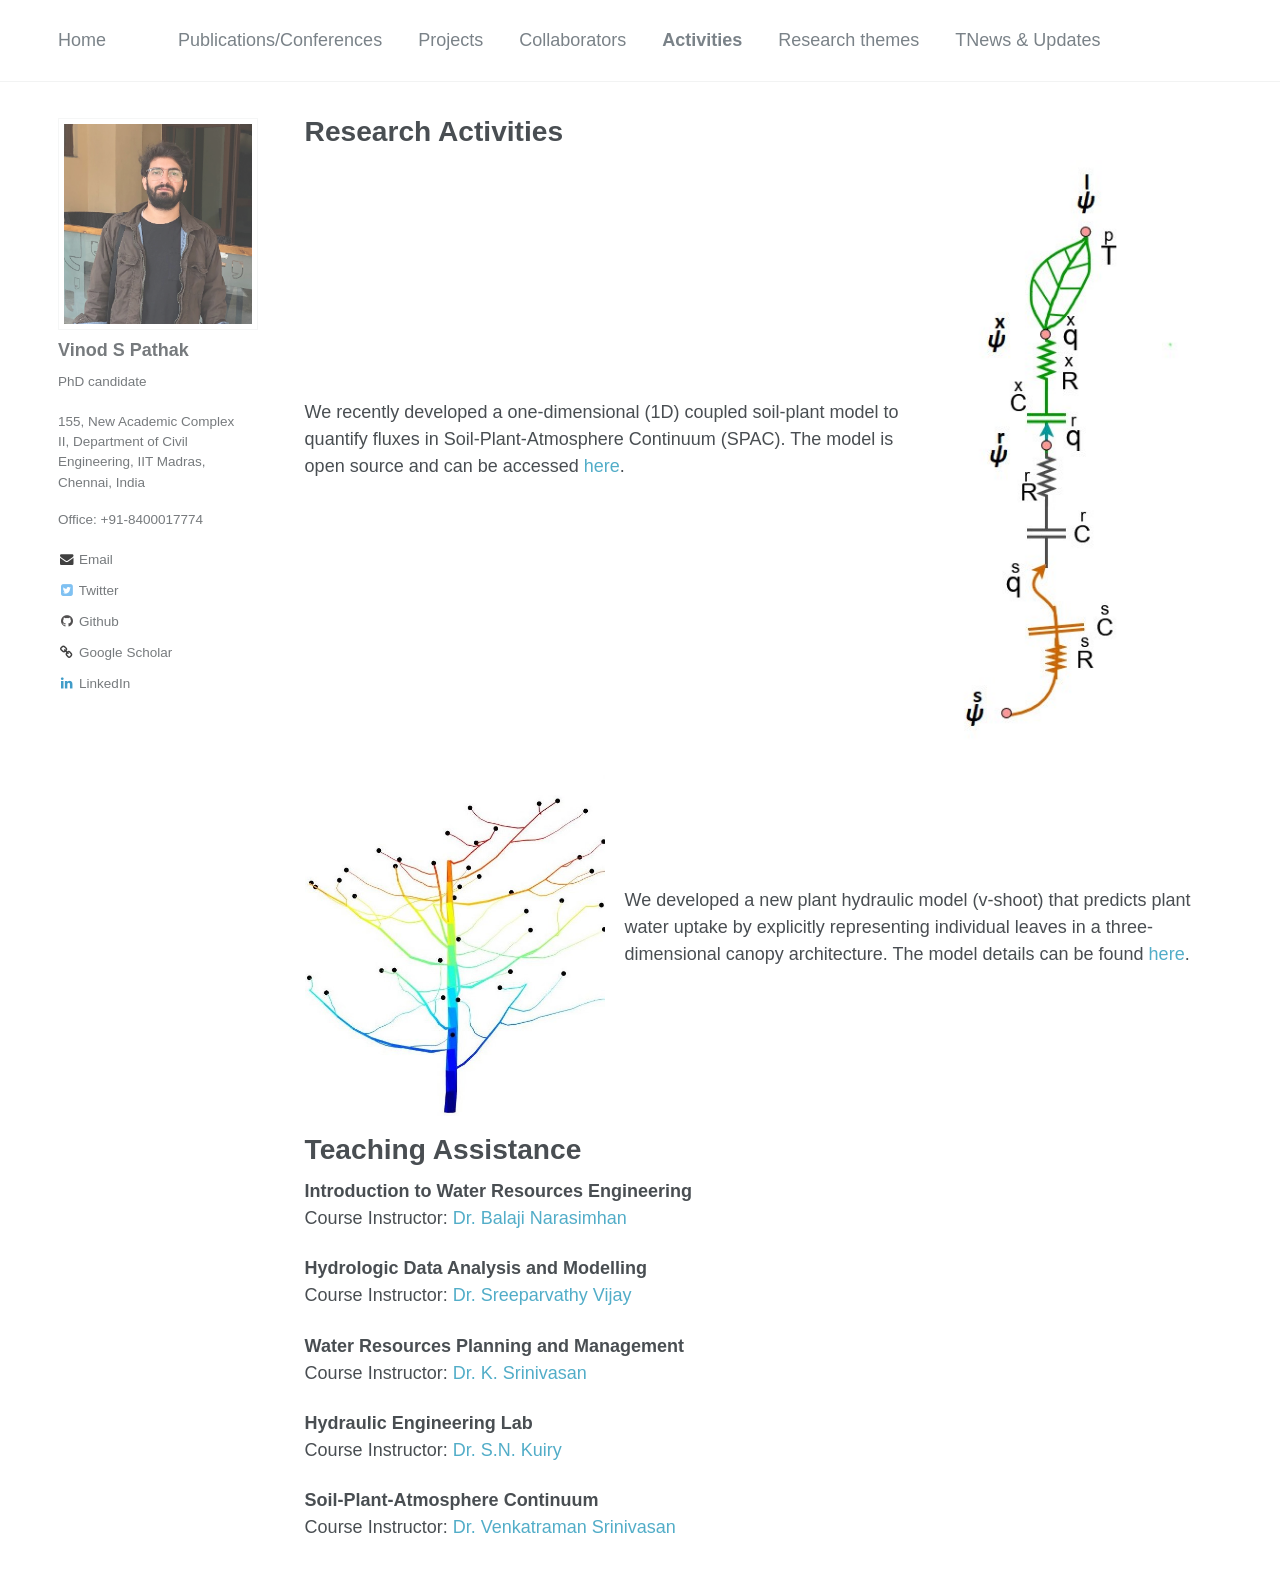
==== commit 2ee10a61: "Update Activity.html" ====
--- a/Activity.html
+++ b/Activity.html
@@ -26,6 +26,7 @@
 	  ga('create', 'UA-96174454-1', 'auto');
 	  ga('send', 'pageview');
 	</script> 
+
 	<style>
 		.collaborator-container {
 			display: flex;
@@ -34,9 +35,11 @@
 			gap: 20px;
 			margin-bottom: 20px;
 		}
+
 		.collaborator-container div {
 			flex: 1;
 		}
+
 		.collaborator-container img {
 			max-width: 300px;
 			height: auto;
@@ -47,23 +50,31 @@
 
 <body>
 	<div class="masthead" id="header"></div>
+
 	<div id="main" role="main">
+
 		<div class="sidebar sticky">
 			<div itemscope itemtype="http://schema.org/Person">
+
 				<div class="author__avatar"> 
 					<img src="img/mypic.jpg" alt="Vinod S Pathak" style="width: 300px; height: auto;">
 				</div>
+
 				<div id="profile_intro" class="author__content"></div>
+
 				<div class="author__urls-wrapper" id="button"></div>
+
 			</div>
 		</div>
 
 		<article class="page">
+
 			<meta itemprop="headline" content="Activities">
-			<meta itemprop="description" content="Research, teaching, and professional activities">
+			<meta itemprop="description" content="Research and teaching activities">
 
 			<div class="page__inner-wrap">
 
+				<!-- Research Activities -->
 				<header>
 					<h1 class="page__title" itemprop="headline">Research Activities</h1>
 				</header>
@@ -72,20 +83,31 @@
 
 					<div class="collaborator-container">
 						<div>
-							<p>We recently developed a one-dimensional (1D) coupled soil-plant model to quantify fluxes in Soil-Plant-Atmosphere Continuum (SPAC). The model is open source and can be accessed <a href="https://github.com/vinodspathak/vSPAC-1D">here</a>.</p>
+							<p>
+								We recently developed a one-dimensional (1D) coupled soil-plant model to quantify fluxes in Soil-Plant-Atmosphere Continuum (SPAC). The model is open source and can be accessed 
+								<a href="https://github.com/vinodspathak/vSPAC-1D">here</a>.
+							</p>
 						</div>
+
 						<img src="img/ThesisFig.jpg" alt="ThesisFig" style="width: 250px; height: auto;">
 					</div>
+
 
 					<div class="collaborator-container">
 						<div>
 							<img src="img/Plant3D.jpg" alt="3DPlant" style="width: 400px; height: auto;">	
 						</div>
-						<p>We developed a new plant hydraulic model (v-shoot) that predicts plant water uptake by explicitly representing individual leaves in a three-dimensional canopy architecture. The model details can be found <a href="https://www.iitm.ac.in/happenings/events/explicit-3d-canopy-architecture-approach-model-plant-water-uptake-and">here</a></p>
+
+						<p>
+							We developed a new plant hydraulic model (v-shoot) that predicts plant water uptake by explicitly representing individual leaves in a three-dimensional canopy architecture. The model details can be found 
+							<a href="https://www.iitm.ac.in/happenings/events/explicit-3d-canopy-architecture-approach-model-plant-water-uptake-and">here</a>.
+						</p>
 					</div>
 
 				</section>
 
+
+				<!-- Teaching Assistance -->
 				<header>
 					<h1 class="page__title" itemprop="headline">Teaching Assistance</h1>
 				</header>
@@ -93,23 +115,41 @@
 				<section class="page__content" itemprop="text">
 
 					<p>
-						<ul>
-							<li>Introduction to Water Resources Engineering</li>
-							<li>Hydrologic Data Analysis and Modelling</li>
-							<li>Water Resources Planning and Management</li>
-							<li>Hydraulic Engineering Laboratory</li>
-							<li>Soil-Plant-Atmosphere Continuum</li>
-						</ul>
+						<b>Introduction to Water Resources Engineering</b><br>
+						Course Instructor: <a href="https://civil.iitm.ac.in/faculty/nbalaji/">Dr. Balaji Narasimhan</a>
+					</p>
+
+					<p>
+						<b>Hydrologic Data Analysis and Modelling</b><br>
+						Course Instructor: <a href="https://civil.iitm.ac.in/faculty/sreeparvathyvijay/">Dr. Sreeparvathy Vijay</a>
+					</p>
+
+					<p>
+						<b>Water Resources Planning and Management</b><br>
+						Course Instructor: <a href="https://civil.iitm.ac.in/faculty/ksrini/">Dr. K. Srinivasan</a>
+					</p>
+
+					<p>
+						<b>Hydraulic Engineering Lab</b><br>
+						Course Instructor: <a href="https://civil.iitm.ac.in/faculty/snkuiry/">Dr. S.N. Kuiry</a>
+					</p>
+
+					<p>
+						<b>Soil-Plant-Atmosphere Continuum</b><br>
+						Course Instructor: <a href="https://civil.iitm.ac.in/faculty/venkatraman/">Dr. Venkatraman Srinivasan</a>
 					</p>
 
 				</section>
+
 
 				<footer class="page__meta"></footer>
 
 			</div>
 		</article>
+
 	</div>
 
 	<script src="js/main.js"></script>
+
 </body>
 </html>
